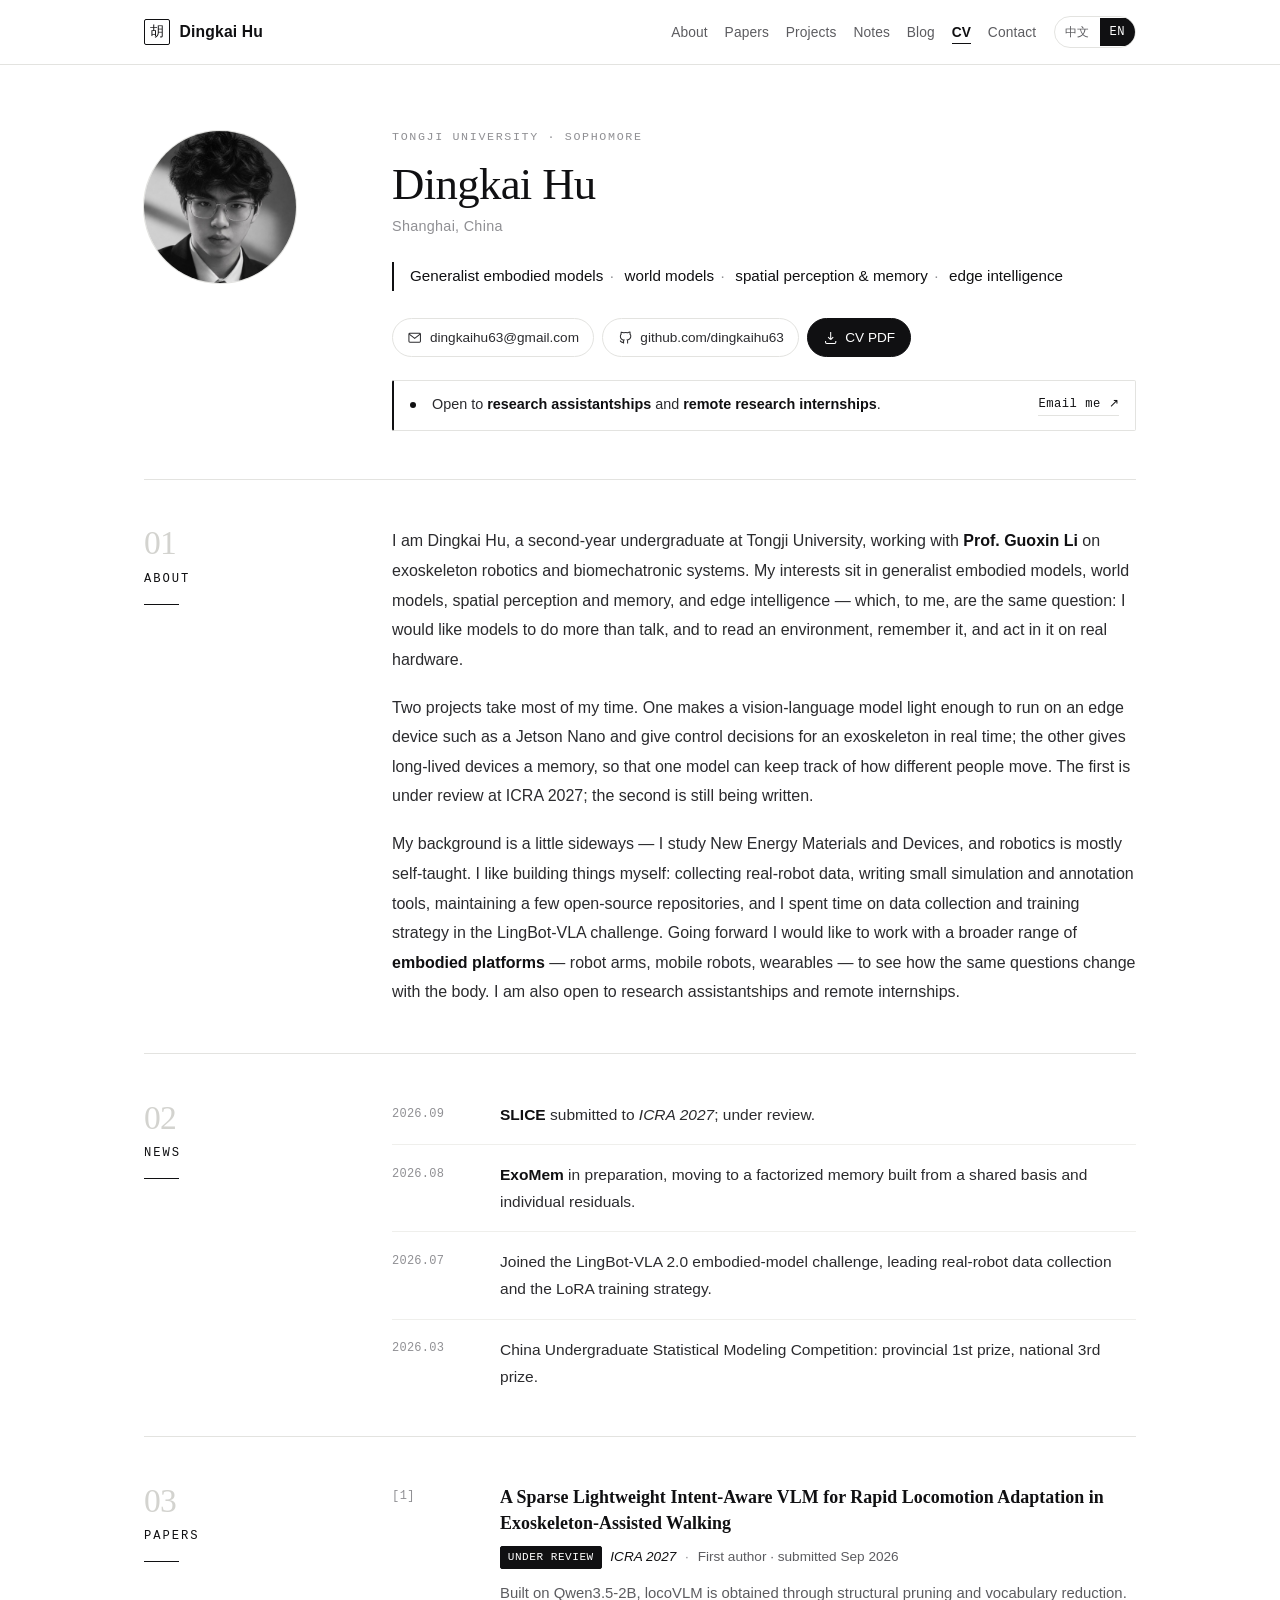
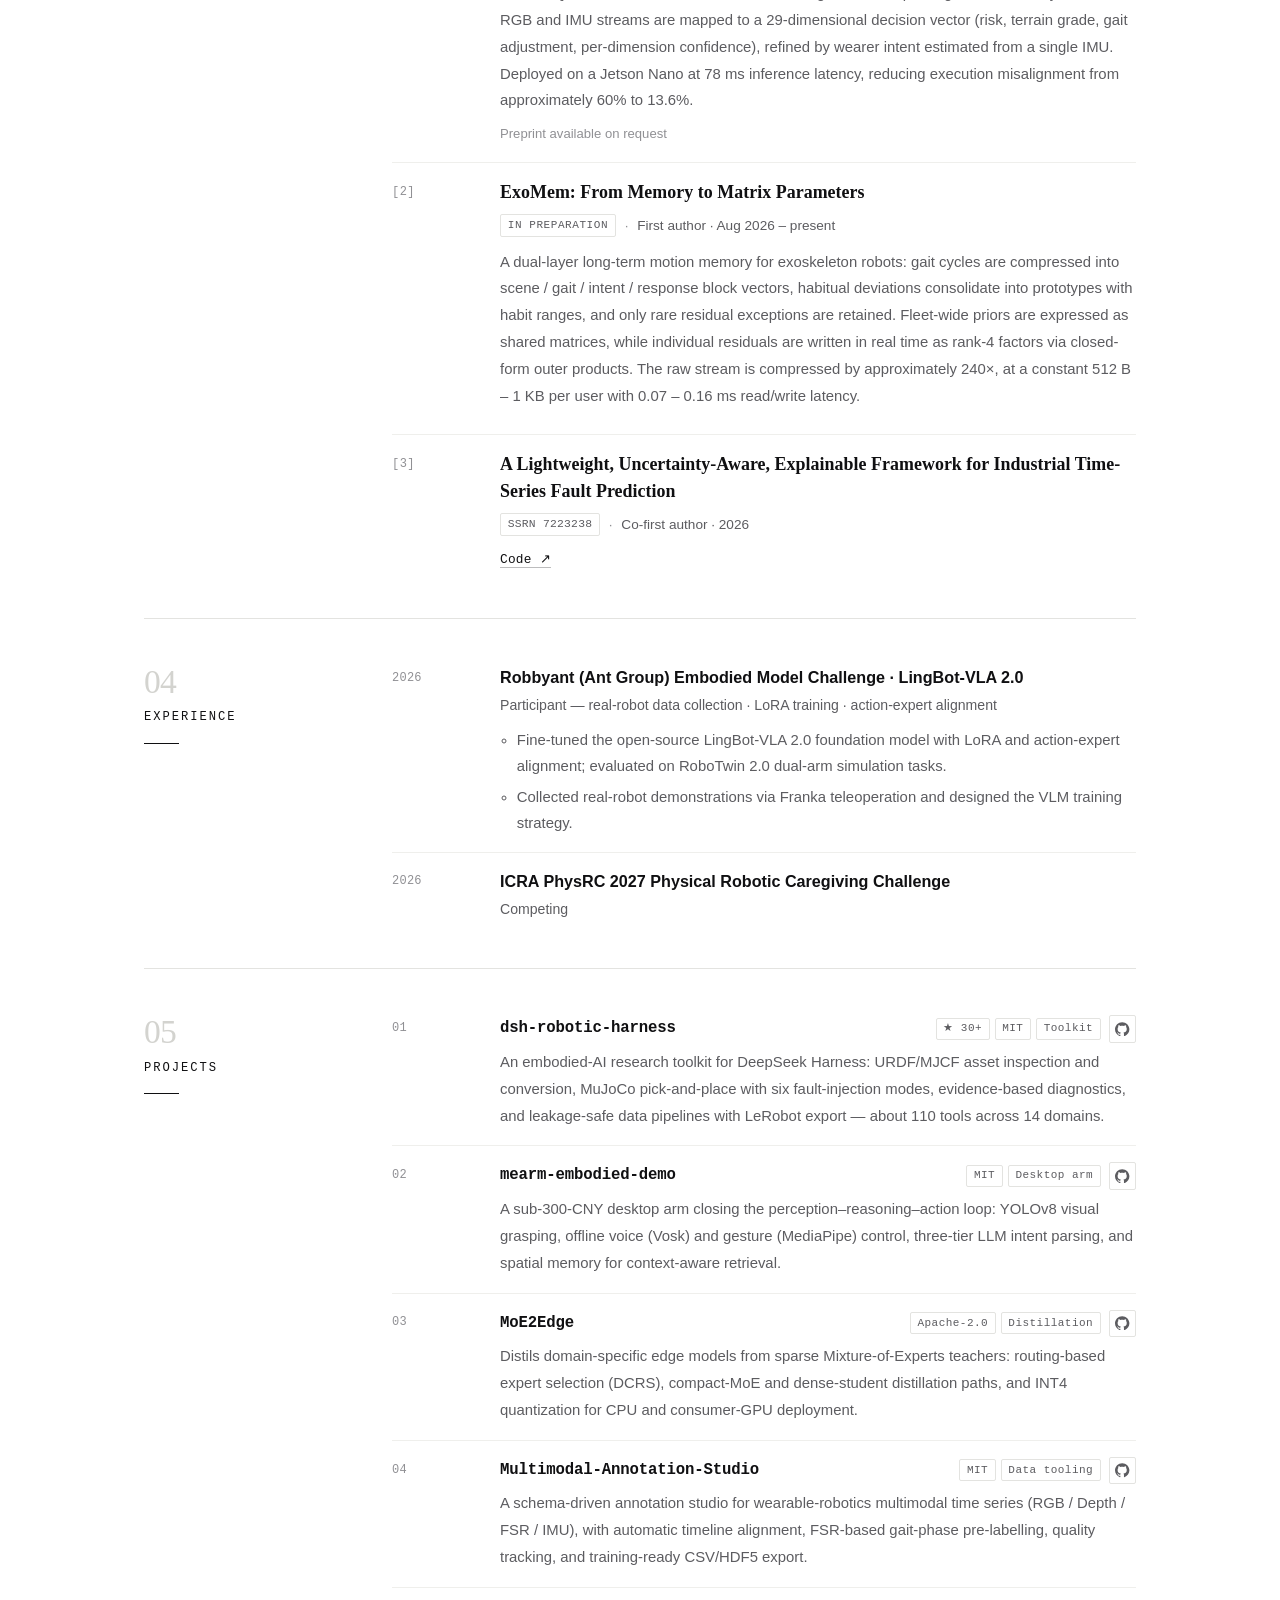
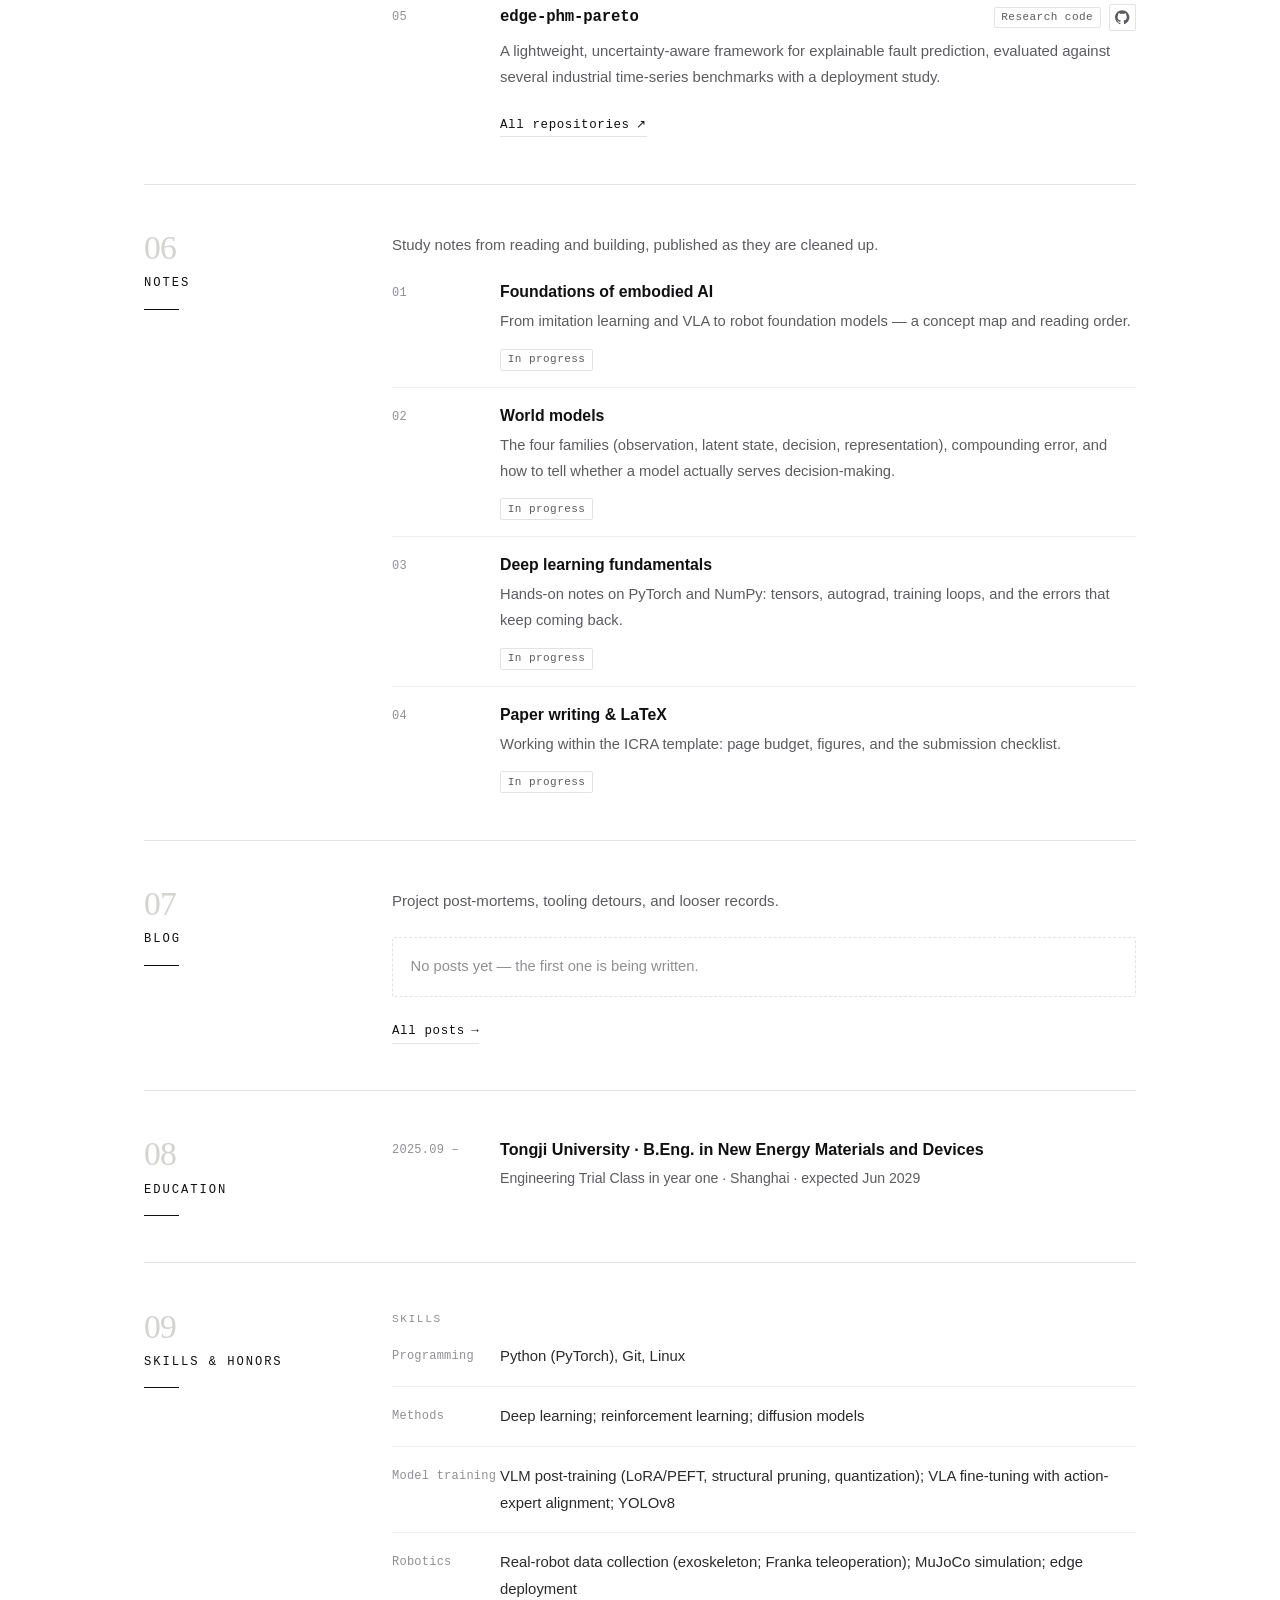
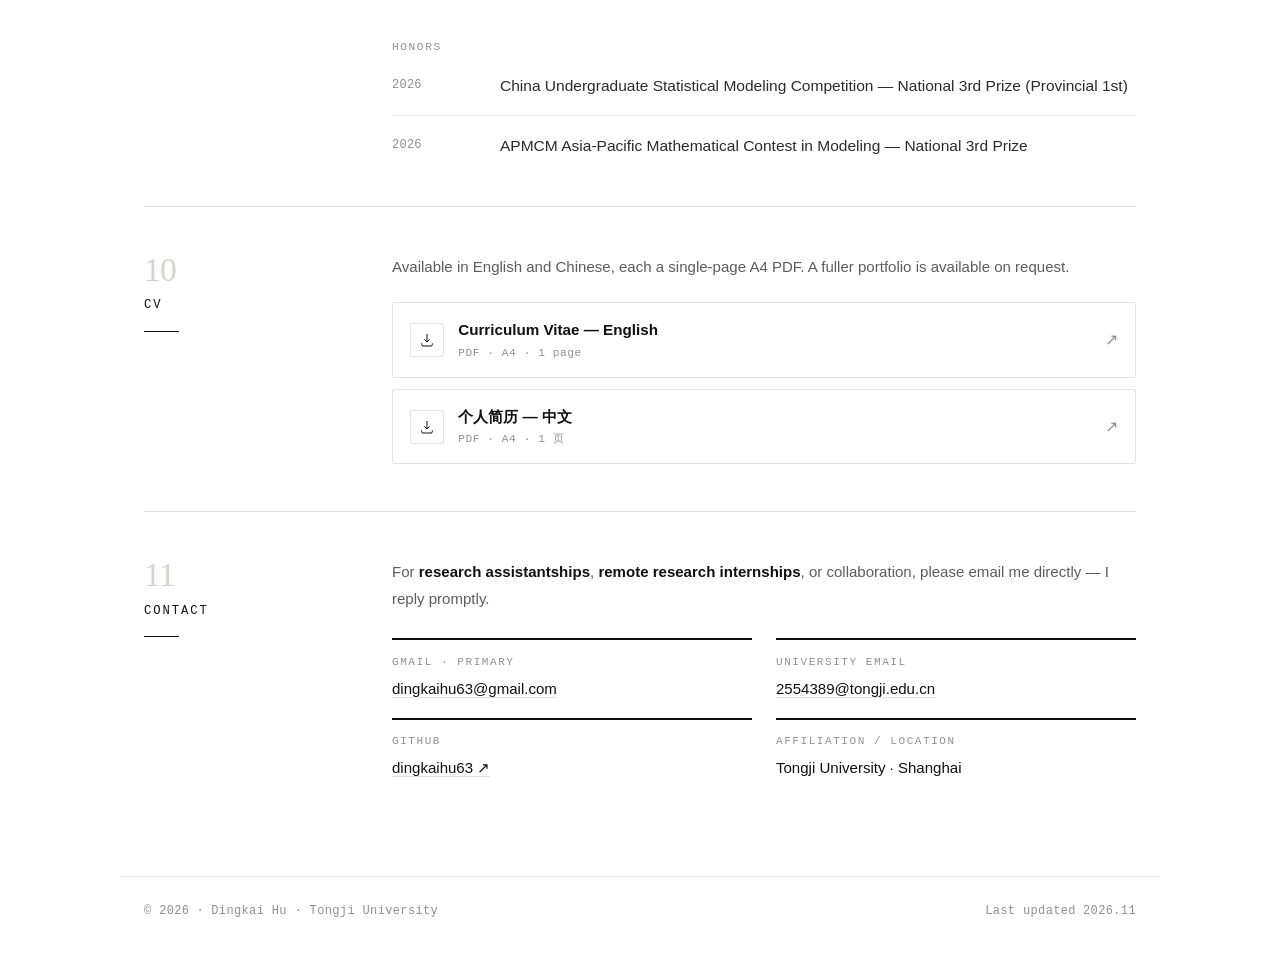
==== index.html @ b49ff292 "Rewrite bio in a plainer voice; switch portrait to circular avatar; pure white surfaces; tighter her" ====
<!DOCTYPE html>
<html lang="en">
  <head>
    <meta charset="utf-8" />
    <meta name="viewport" content="width=device-width, initial-scale=1" />
    <title>Dingkai Hu · Personal Homepage</title>
    <meta
      name="description"
      content="Dingkai Hu (胡定锴), undergraduate at Tongji University. Research interests: generalist embodied models, world models, spatial perception and memory, edge intelligence. Open to research assistantships and remote research internships."
    />
    <meta name="author" content="Dingkai Hu" />
    <meta property="og:title" content="Dingkai Hu · 胡定锴" />
    <meta
      property="og:description"
      content="Generalist embodied models, world models, spatial perception &amp; memory, and edge intelligence."
    />
    <meta property="og:type" content="website" />
    <link rel="stylesheet" href="css/style.css" />
    <script>
      /* 在首帧前套用上次选择的语言，避免默认英文闪一下再切回中文 */
      (function () {
        try {
          var l = localStorage.getItem("site-lang");
          if (l === "zh-CN" || l === "en") document.documentElement.lang = l;
        } catch (e) {}
      })();
    </script>
  </head>
  <body
    id="top"
    data-title-zh="胡定锴 · 个人主页"
    data-title-en="Dingkai Hu · Personal Homepage"
  >
    <header class="site-header">
      <div class="progress" aria-hidden="true"><span id="progress-bar"></span></div>
      <div class="site-header__inner">
        <a class="site-logo" href="#top">
          <span class="site-logo__mark" aria-hidden="true">胡</span>
          <span class="site-logo__text">
            <span data-lang="zh">胡定锴</span>
            <span data-lang="en">Dingkai Hu</span>
          </span>
        </a>

        <div class="header-right">
          <button
            class="nav-toggle"
            type="button"
            aria-expanded="false"
            aria-controls="site-nav"
          >
            <span data-lang="zh">目录</span>
            <span data-lang="en">Index</span>
          </button>
          <nav id="site-nav" aria-label="Site">
            <ul class="nav">
              <li><a href="#about"><span data-lang="zh">关于</span><span data-lang="en">About</span></a></li>
              <li><a href="#publications"><span data-lang="zh">论文</span><span data-lang="en">Papers</span></a></li>
              <li><a href="#projects"><span data-lang="zh">项目</span><span data-lang="en">Projects</span></a></li>
              <li><a href="#notes"><span data-lang="zh">笔记</span><span data-lang="en">Notes</span></a></li>
              <li><a href="#blog"><span data-lang="zh">博客</span><span data-lang="en">Blog</span></a></li>
              <li><a href="#cv"><span data-lang="zh">简历</span><span data-lang="en">CV</span></a></li>
              <li><a href="#contact"><span data-lang="zh">联系</span><span data-lang="en">Contact</span></a></li>
            </ul>
          </nav>
          <div class="lang-switch" role="group" aria-label="Language">
            <button type="button" id="lang-zh" aria-pressed="false">中文</button>
            <button type="button" id="lang-en" aria-pressed="true">EN</button>
          </div>
        </div>
      </div>
    </header>

    <section class="hero">
      <div class="hero__portrait">
        <div class="hero__frame">
          <img src="assets/profile.jpg" alt="Dingkai Hu" width="320" height="320" />
        </div>
      </div>

      <div class="hero__body">
        <p class="hero__eyebrow">
          <span data-lang="zh">同济大学 · 本科二年级</span>
          <span data-lang="en">Tongji University · Sophomore</span>
        </p>
        <h1 class="hero__name">
          <span data-lang="zh">胡定锴</span>
          <span data-lang="en">Dingkai Hu</span>
        </h1>
        <p class="hero__latin">
          <span data-lang="zh">Dingkai Hu</span>
          <span data-lang="en">Shanghai, China</span>
        </p>

        <p class="hero__lede">
          <span data-lang="zh">
            <span class="kw">通用具身智能模型</span>
            <span class="kw">世界模型</span>
            <span class="kw">空间感知与记忆</span>
            <span class="kw">边缘智能</span>
          </span>
          <span data-lang="en">
            <span class="kw">Generalist embodied models</span>
            <span class="kw">world models</span>
            <span class="kw">spatial perception &amp; memory</span>
            <span class="kw">edge intelligence</span>
          </span>
        </p>

        <ul class="chip-row">
          <li>
            <a class="chip" href="mailto:dingkaihu63@gmail.com">
              <svg viewBox="0 0 24 24" fill="none" stroke="currentColor" stroke-width="1.6" aria-hidden="true">
                <rect x="3" y="5" width="18" height="14" rx="1.5" />
                <path d="M3.5 6.5 12 13l8.5-6.5" />
              </svg>
              <span>dingkaihu63@gmail.com</span>
            </a>
          </li>
          <li>
            <a class="chip" href="https://github.com/dingkaihu63" target="_blank" rel="noopener noreferrer">
              <svg viewBox="0 0 24 24" fill="none" stroke="currentColor" stroke-width="1.6" aria-hidden="true">
                <path d="M9 19c-4 1.5-4-2-6-2m12 4v-3.5c0-1 .1-1.4-.5-2 2.8-.3 5.5-1.4 5.5-6a4.6 4.6 0 0 0-1.3-3.2 4.2 4.2 0 0 0-.1-3.2s-1.1-.3-3.5 1.3a12 12 0 0 0-6 0C6.2 3.1 5.1 3.4 5.1 3.4a4.2 4.2 0 0 0-.1 3.2A4.6 4.6 0 0 0 3.7 9.8c0 4.6 2.7 5.7 5.5 6-.6.5-.6 1.2-.5 2V21" />
              </svg>
              <span>github.com/dingkaihu63</span>
            </a>
          </li>
          <li>
            <a class="chip chip--solid" href="assets/cv-en.pdf" download>
              <svg viewBox="0 0 24 24" fill="none" stroke="currentColor" stroke-width="1.6" aria-hidden="true">
                <path d="M12 3v12m0 0 4-4m-4 4-4-4" />
                <path d="M4 17v2a2 2 0 0 0 2 2h12a2 2 0 0 0 2-2v-2" />
              </svg>
              <span data-lang="zh">简历 PDF</span>
              <span data-lang="en">CV PDF</span>
            </a>
          </li>
        </ul>

        <div class="cta">
          <span class="pulse" aria-hidden="true"></span>
          <p class="cta__text">
            <span data-lang="zh">
              正在寻找 <strong>RA</strong> 与<strong>远程科研实习</strong>机会，欢迎来信交流。
            </span>
            <span data-lang="en">
              Open to <strong>research assistantships</strong> and
              <strong>remote research internships</strong>.
            </span>
          </p>
          <a class="cta__link" href="mailto:dingkaihu63@gmail.com">
            <span data-lang="zh">发邮件</span>
            <span data-lang="en">Email me</span>
            <span aria-hidden="true">↗</span>
          </a>
        </div>
      </div>
    </section>

    <main class="main">
      <!-- 01 -->
      <section class="section" id="about">
        <div class="section__rail">
          <span class="section__num">01</span>
          <h2 class="section__label">
            <span data-lang="zh">关于</span>
            <span data-lang="en">About</span>
          </h2>
        </div>
        <div class="section__body">
          <div class="prose">
            <p data-lang="zh">
              我是同济大学本科二年级的胡定锴，现在在<strong>李国欣</strong>老师指导下做外骨骼机器人与生机电系统。
              我的兴趣落在通用具身智能模型、世界模型、空间感知与记忆、边缘智能这几个方向上——
              说到底是同一件事：让模型不只会说，还能在真实设备上看懂环境、记住环境，然后动起来。
            </p>
            <p data-lang="en">
              I am Dingkai Hu, a second-year undergraduate at Tongji University, working with
              <strong>Prof. Guoxin Li</strong> on exoskeleton robotics and biomechatronic systems. My
              interests sit in generalist embodied models, world models, spatial perception and memory, and
              edge intelligence — which, to me, are the same question: I would like models to do more than
              talk, and to read an environment, remember it, and act in it on real hardware.
            </p>
            <p data-lang="zh">
              手上主要在做两件事。一件是把视觉语言模型做轻，让它在 Jetson Nano 这类边缘设备上实时给出
              外骨骼的控制决策；另一件是给长期使用的设备做记忆，让同一个模型能记住不同使用者的习惯。
              前者投了 ICRA 2027，正在审；后者还在写。
            </p>
            <p data-lang="en">
              Two projects take most of my time. One makes a vision-language model light enough to run on an
              edge device such as a Jetson Nano and give control decisions for an exoskeleton in real time;
              the other gives long-lived devices a memory, so that one model can keep track of how different
              people move. The first is under review at ICRA 2027; the second is still being written.
            </p>
            <p data-lang="zh">
              我的背景其实不太对口——本科读的是新能源材料与器件，机器人这块主要靠自学和动手补。
              平时喜欢自己搭东西：采真机数据、写仿真和标注的小工具、维护几个开源仓库，
              也在蚂蚁灵波的 VLA 挑战赛里做过数据采集和训练策略。
              接下来我希望能接触更多不同类型的<strong>具身智能平台</strong>——机械臂、移动机器人、穿戴设备——
              看看同一个问题换到不同本体上会变成什么样。也欢迎 RA 和远程科研实习的机会。
            </p>
            <p data-lang="en">
              My background is a little sideways — I study New Energy Materials and Devices, and robotics is
              mostly self-taught. I like building things myself: collecting real-robot data, writing small
              simulation and annotation tools, maintaining a few open-source repositories, and I spent time
              on data collection and training strategy in the LingBot-VLA challenge. Going forward I would
              like to work with a broader range of <strong>embodied platforms</strong> — robot arms, mobile
              robots, wearables — to see how the same questions change with the body. I am also open to
              research assistantships and remote internships.
            </p>
          </div>
        </div>
      </section>

      <!-- 02 -->
      <section class="section" id="news">
        <div class="section__rail">
          <span class="section__num">02</span>
          <h2 class="section__label">
            <span data-lang="zh">动态</span>
            <span data-lang="en">News</span>
          </h2>
        </div>
        <div class="section__body">
          <ul class="list">
            <li class="row">
              <time class="row__meta" datetime="2026-09">2026.09</time>
              <p class="row__main">
                <span data-lang="zh"><strong>SLICE</strong> 投稿 <em>ICRA 2027</em>，目前在审。</span>
                <span data-lang="en"><strong>SLICE</strong> submitted to <em>ICRA 2027</em>; under review.</span>
              </p>
            </li>
            <li class="row">
              <time class="row__meta" datetime="2026-08">2026.08</time>
              <p class="row__main">
                <span data-lang="zh"><strong>ExoMem</strong> 进入撰写阶段，转向共享基与个体残差的因子化记忆。</span>
                <span data-lang="en">
                  <strong>ExoMem</strong> in preparation, moving to a factorized memory built from a shared
                  basis and individual residuals.
                </span>
              </p>
            </li>
            <li class="row">
              <time class="row__meta" datetime="2026-07">2026.07</time>
              <p class="row__main">
                <span data-lang="zh">
                  参加蚂蚁灵波具身大模型挑战赛（<strong>LingBot-VLA 2.0</strong>），负责真机数据采集与 LoRA 训练策略。
                </span>
                <span data-lang="en">
                  Joined the LingBot-VLA 2.0 embodied-model challenge, leading real-robot data collection
                  and the LoRA training strategy.
                </span>
              </p>
            </li>
            <li class="row">
              <time class="row__meta" datetime="2026-03">2026.03</time>
              <p class="row__main">
                <span data-lang="zh">全国大学生统计建模大赛：省一等奖、国家三等奖。</span>
                <span data-lang="en">
                  China Undergraduate Statistical Modeling Competition: provincial 1st prize, national 3rd
                  prize.
                </span>
              </p>
            </li>
          </ul>
        </div>
      </section>

      <!-- 03 -->
      <section class="section" id="publications">
        <div class="section__rail">
          <span class="section__num">03</span>
          <h2 class="section__label">
            <span data-lang="zh">论文</span>
            <span data-lang="en">Papers</span>
          </h2>
        </div>
        <div class="section__body">
          <ul class="list">
            <li class="row pub">
              <span class="row__meta pub__num">[1]</span>
              <div class="row__main">
                <p class="pub__title">
                  A Sparse Lightweight Intent-Aware VLM for Rapid Locomotion Adaptation in
                  Exoskeleton-Assisted Walking
                </p>
                <p class="pub__meta">
                  <span class="badge badge--live">
                    <span data-lang="zh">在审</span><span data-lang="en">Under review</span>
                  </span>
                  <span class="pub__venue">ICRA 2027</span>
                  <span class="dot" aria-hidden="true">·</span>
                  <span data-lang="zh">第一作者 · 2026.09 投稿</span>
                  <span data-lang="en">First author · submitted Sep 2026</span>
                </p>
                <p class="pub__abstract" data-lang="zh">
                  以 Qwen3.5-2B 为基座，经结构化剪枝与词表压缩构建轻量 VLM（locoVLM）；将 RGB 与 IMU
                  数据流映射为 29 维决策向量（风险、地形等级、步态调整、逐维置信度），再由单 IMU
                  估计的穿戴者意图修正。部署于 Jetson Nano，推理延迟 78 ms，执行错位率由约 60% 降至 13.6%。
                </p>
                <p class="pub__abstract" data-lang="en">
                  Built on Qwen3.5-2B, locoVLM is obtained through structural pruning and vocabulary
                  reduction. RGB and IMU streams are mapped to a 29-dimensional decision vector (risk,
                  terrain grade, gait adjustment, per-dimension confidence), refined by wearer intent
                  estimated from a single IMU. Deployed on a Jetson Nano at 78 ms inference latency,
                  reducing execution misalignment from approximately 60% to 13.6%.
                </p>
                <p class="pub__note">
                  <span data-lang="zh">预印本可邮件索取</span>
                  <span data-lang="en">Preprint available on request</span>
                </p>
              </div>
            </li>

            <li class="row pub">
              <span class="row__meta pub__num">[2]</span>
              <div class="row__main">
                <p class="pub__title">ExoMem: From Memory to Matrix Parameters</p>
                <p class="pub__meta">
                  <span class="badge">
                    <span data-lang="zh">撰写中</span><span data-lang="en">In preparation</span>
                  </span>
                  <span class="dot" aria-hidden="true">·</span>
                  <span data-lang="zh">第一作者 · 2026.08 – 至今</span>
                  <span data-lang="en">First author · Aug 2026 – present</span>
                </p>
                <p class="pub__abstract" data-lang="zh">
                  面向外骨骼机器人的双层长期运动记忆：步态周期压缩为场景 / 步态 / 意图 /
                  响应分块向量，习惯偏差固化为原型与习惯范围，仅保留罕见残差例外；群体先验表示为共享矩阵，
                  个体残差以 rank-4 因子经闭式外积实时写入。数据流压缩约 240×，单用户记忆恒定于 512 B – 1 KB，
                  读写延迟 0.07 – 0.16 ms。
                </p>
                <p class="pub__abstract" data-lang="en">
                  A dual-layer long-term motion memory for exoskeleton robots: gait cycles are compressed
                  into scene / gait / intent / response block vectors, habitual deviations consolidate
                  into prototypes with habit ranges, and only rare residual exceptions are retained.
                  Fleet-wide priors are expressed as shared matrices, while individual residuals are written
                  in real time as rank-4 factors via closed-form outer products. The raw stream is
                  compressed by approximately 240×, at a constant 512 B – 1 KB per user with 0.07 – 0.16 ms
                  read/write latency.
                </p>
              </div>
            </li>

            <li class="row pub">
              <span class="row__meta pub__num">[3]</span>
              <div class="row__main">
                <p class="pub__title">
                  <span data-lang="zh">轻量、不确定性感知的可解释工业时序故障预测框架</span>
                  <span data-lang="en">
                    A Lightweight, Uncertainty-Aware, Explainable Framework for Industrial Time-Series Fault Prediction
                  </span>
                </p>
                <p class="pub__meta">
                  <span class="badge badge--soft">SSRN 7223238</span>
                  <span class="dot" aria-hidden="true">·</span>
                  <span data-lang="zh">共同第一作者 · 2026</span>
                  <span data-lang="en">Co-first author · 2026</span>
                </p>
                <p class="pub__note">
                  <a class="inline-link" href="https://github.com/dingkaihu63/edge-phm-pareto" target="_blank" rel="noopener noreferrer">Code ↗</a>
                </p>
              </div>
            </li>
          </ul>
        </div>
      </section>

      <!-- 04 -->
      <section class="section" id="experience">
        <div class="section__rail">
          <span class="section__num">04</span>
          <h2 class="section__label">
            <span data-lang="zh">经历</span>
            <span data-lang="en">Experience</span>
          </h2>
        </div>
        <div class="section__body">
          <ul class="list">
            <li class="row entry">
              <span class="row__meta">2026</span>
              <div class="row__main">
                <h3 class="entry__title">
                  <span data-lang="zh">蚂蚁灵波具身大模型挑战赛 · LingBot-VLA 2.0</span>
                  <span data-lang="en">Robbyant (Ant Group) Embodied Model Challenge · LingBot-VLA 2.0</span>
                </h3>
                <p class="entry__role">
                  <span data-lang="zh">参赛者 — 真机数据采集 · LoRA 训练策略 · action expert 对齐</span>
                  <span data-lang="en">Participant — real-robot data collection · LoRA training · action-expert alignment</span>
                </p>
                <ul class="bullets">
                  <li>
                    <span data-lang="zh">
                      以 LoRA 微调开源具身基础模型 LingBot-VLA 2.0，并与 action expert 对齐；赛事在
                      RoboTwin 2.0 双臂仿真任务上评测。
                    </span>
                    <span data-lang="en">
                      Fine-tuned the open-source LingBot-VLA 2.0 foundation model with LoRA and
                      action-expert alignment; evaluated on RoboTwin 2.0 dual-arm simulation tasks.
                    </span>
                  </li>
                  <li>
                    <span data-lang="zh">负责 Franka 机械臂遥操作的真机演示数据采集，并设计 VLM 训练策略。</span>
                    <span data-lang="en">
                      Collected real-robot demonstrations via Franka teleoperation and designed the VLM
                      training strategy.
                    </span>
                  </li>
                </ul>
              </div>
            </li>

            <li class="row entry">
              <span class="row__meta">2026</span>
              <div class="row__main">
                <h3 class="entry__title">
                  <span data-lang="zh">ICRA PhysRC 2027 物理护理机器人挑战赛</span>
                  <span data-lang="en">ICRA PhysRC 2027 Physical Robotic Caregiving Challenge</span>
                </h3>
                <p class="entry__role">
                  <span data-lang="zh">参赛中</span>
                  <span data-lang="en">Competing</span>
                </p>
              </div>
            </li>
          </ul>
        </div>
      </section>

      <!-- 05 -->
      <section class="section" id="projects">
        <div class="section__rail">
          <span class="section__num">05</span>
          <h2 class="section__label">
            <span data-lang="zh">项目</span>
            <span data-lang="en">Projects</span>
          </h2>
        </div>
        <div class="section__body">
          <ul class="list">
            <li class="row repo">
              <span class="row__meta">01</span>
              <div class="row__main">
                <div class="repo__head">
                  <h3 class="repo__name">
                    <a href="https://github.com/dingkaihu63/dsh-robotic-harness" target="_blank" rel="noopener noreferrer">dsh-robotic-harness</a>
                  </h3>
                  <div class="repo__side">
                    <p class="repo__tags">
                      <span class="tag">★ 30+</span><span class="tag">MIT</span>
                      <span class="tag" data-lang="zh">工具集</span><span class="tag" data-lang="en">Toolkit</span>
                    </p>
                    <a class="repo__link" href="https://github.com/dingkaihu63/dsh-robotic-harness" target="_blank" rel="noopener noreferrer" aria-label="Open dsh-robotic-harness on GitHub">
                      <svg viewBox="0 0 24 24" aria-hidden="true"><path fill="currentColor" d="M12 .297c-6.63 0-12 5.373-12 12 0 5.303 3.438 9.8 8.205 11.385.6.113.82-.258.82-.577 0-.285-.01-1.04-.015-2.04-3.338.724-4.042-1.61-4.042-1.61C4.422 18.07 3.633 17.7 3.633 17.7c-1.087-.744.084-.729.084-.729 1.205.084 1.838 1.236 1.838 1.236 1.07 1.835 2.809 1.305 3.495.998.108-.776.417-1.305.76-1.605-2.665-.3-5.466-1.332-5.466-5.93 0-1.31.465-2.38 1.235-3.22-.135-.303-.54-1.523.105-3.176 0 0 1.005-.322 3.3 1.23.96-.267 1.98-.399 3-.405 1.02.006 2.04.138 3 .405 2.28-1.552 3.285-1.23 3.285-1.23.645 1.653.24 2.873.12 3.176.765.84 1.23 1.91 1.23 3.22 0 4.61-2.805 5.625-5.475 5.92.42.36.81 1.096.81 2.22 0 1.606-.015 2.896-.015 3.286 0 .315.21.69.825.57C20.565 22.092 24 17.592 24 12.297c0-6.627-5.373-12-12-12"/></svg>
                    </a>
                  </div>
                </div>
                <p class="repo__desc" data-lang="zh">
                  面向 DeepSeek Harness 的具身智能研究工具集：URDF/MJCF 资产检查与转换、MuJoCo 抓放仿真与
                  6 类故障注入、证据化诊断、防泄漏数据管线与 LeRobot 导出，约 110 个工具覆盖 14 个领域。
                </p>
                <p class="repo__desc" data-lang="en">
                  An embodied-AI research toolkit for DeepSeek Harness: URDF/MJCF asset inspection and
                  conversion, MuJoCo pick-and-place with six fault-injection modes, evidence-based
                  diagnostics, and leakage-safe data pipelines with LeRobot export — about 110 tools across
                  14 domains.
                </p>
              </div>
            </li>

            <li class="row repo">
              <span class="row__meta">02</span>
              <div class="row__main">
                <div class="repo__head">
                  <h3 class="repo__name">
                    <a href="https://github.com/dingkaihu63/mearm-embodied-demo" target="_blank" rel="noopener noreferrer">mearm-embodied-demo</a>
                  </h3>
                  <div class="repo__side">
                    <p class="repo__tags">
                      <span class="tag">MIT</span>
                      <span class="tag" data-lang="zh">桌面机械臂</span><span class="tag" data-lang="en">Desktop arm</span>
                    </p>
                    <a class="repo__link" href="https://github.com/dingkaihu63/mearm-embodied-demo" target="_blank" rel="noopener noreferrer" aria-label="Open mearm-embodied-demo on GitHub">
                      <svg viewBox="0 0 24 24" aria-hidden="true"><path fill="currentColor" d="M12 .297c-6.63 0-12 5.373-12 12 0 5.303 3.438 9.8 8.205 11.385.6.113.82-.258.82-.577 0-.285-.01-1.04-.015-2.04-3.338.724-4.042-1.61-4.042-1.61C4.422 18.07 3.633 17.7 3.633 17.7c-1.087-.744.084-.729.084-.729 1.205.084 1.838 1.236 1.838 1.236 1.07 1.835 2.809 1.305 3.495.998.108-.776.417-1.305.76-1.605-2.665-.3-5.466-1.332-5.466-5.93 0-1.31.465-2.38 1.235-3.22-.135-.303-.54-1.523.105-3.176 0 0 1.005-.322 3.3 1.23.96-.267 1.98-.399 3-.405 1.02.006 2.04.138 3 .405 2.28-1.552 3.285-1.23 3.285-1.23.645 1.653.24 2.873.12 3.176.765.84 1.23 1.91 1.23 3.22 0 4.61-2.805 5.625-5.475 5.92.42.36.81 1.096.81 2.22 0 1.606-.015 2.896-.015 3.286 0 .315.21.69.825.57C20.565 22.092 24 17.592 24 12.297c0-6.627-5.373-12-12-12"/></svg>
                    </a>
                  </div>
                </div>
                <p class="repo__desc" data-lang="zh">
                  成本低于 300 元的桌面机械臂，打通「感知 — 推理 — 行动」闭环：YOLOv8 视觉抓取、Vosk
                  离线语音与 MediaPipe 手势控制、三层 LLM 意图解析、空间记忆上下文检索。
                </p>
                <p class="repo__desc" data-lang="en">
                  A sub-300-CNY desktop arm closing the perception–reasoning–action loop: YOLOv8 visual
                  grasping, offline voice (Vosk) and gesture (MediaPipe) control, three-tier LLM intent
                  parsing, and spatial memory for context-aware retrieval.
                </p>
              </div>
            </li>

            <li class="row repo">
              <span class="row__meta">03</span>
              <div class="row__main">
                <div class="repo__head">
                  <h3 class="repo__name">
                    <a href="https://github.com/dingkaihu63/MoE2Edge" target="_blank" rel="noopener noreferrer">MoE2Edge</a>
                  </h3>
                  <div class="repo__side">
                    <p class="repo__tags">
                      <span class="tag">Apache-2.0</span>
                      <span class="tag" data-lang="zh">模型蒸馏</span><span class="tag" data-lang="en">Distillation</span>
                    </p>
                    <a class="repo__link" href="https://github.com/dingkaihu63/MoE2Edge" target="_blank" rel="noopener noreferrer" aria-label="Open MoE2Edge on GitHub">
                      <svg viewBox="0 0 24 24" aria-hidden="true"><path fill="currentColor" d="M12 .297c-6.63 0-12 5.373-12 12 0 5.303 3.438 9.8 8.205 11.385.6.113.82-.258.82-.577 0-.285-.01-1.04-.015-2.04-3.338.724-4.042-1.61-4.042-1.61C4.422 18.07 3.633 17.7 3.633 17.7c-1.087-.744.084-.729.084-.729 1.205.084 1.838 1.236 1.838 1.236 1.07 1.835 2.809 1.305 3.495.998.108-.776.417-1.305.76-1.605-2.665-.3-5.466-1.332-5.466-5.93 0-1.31.465-2.38 1.235-3.22-.135-.303-.54-1.523.105-3.176 0 0 1.005-.322 3.3 1.23.96-.267 1.98-.399 3-.405 1.02.006 2.04.138 3 .405 2.28-1.552 3.285-1.23 3.285-1.23.645 1.653.24 2.873.12 3.176.765.84 1.23 1.91 1.23 3.22 0 4.61-2.805 5.625-5.475 5.92.42.36.81 1.096.81 2.22 0 1.606-.015 2.896-.015 3.286 0 .315.21.69.825.57C20.565 22.092 24 17.592 24 12.297c0-6.627-5.373-12-12-12"/></svg>
                    </a>
                  </div>
                </div>
                <p class="repo__desc" data-lang="zh">
                  从稀疏 MoE 教师模型蒸馏领域专用边缘模型：基于路由的专家选择（DCRS）、Compact-MoE /
                  稠密学生两条蒸馏路径，以及面向 CPU 与消费级 GPU 的 INT4 量化部署。
                </p>
                <p class="repo__desc" data-lang="en">
                  Distils domain-specific edge models from sparse Mixture-of-Experts teachers:
                  routing-based expert selection (DCRS), compact-MoE and dense-student distillation paths,
                  and INT4 quantization for CPU and consumer-GPU deployment.
                </p>
              </div>
            </li>

            <li class="row repo">
              <span class="row__meta">04</span>
              <div class="row__main">
                <div class="repo__head">
                  <h3 class="repo__name">
                    <a href="https://github.com/dingkaihu63/Multimodal-Annotation-Studio" target="_blank" rel="noopener noreferrer">Multimodal-Annotation-Studio</a>
                  </h3>
                  <div class="repo__side">
                    <p class="repo__tags">
                      <span class="tag">MIT</span>
                      <span class="tag" data-lang="zh">数据工具</span><span class="tag" data-lang="en">Data tooling</span>
                    </p>
                    <a class="repo__link" href="https://github.com/dingkaihu63/Multimodal-Annotation-Studio" target="_blank" rel="noopener noreferrer" aria-label="Open Multimodal-Annotation-Studio on GitHub">
                      <svg viewBox="0 0 24 24" aria-hidden="true"><path fill="currentColor" d="M12 .297c-6.63 0-12 5.373-12 12 0 5.303 3.438 9.8 8.205 11.385.6.113.82-.258.82-.577 0-.285-.01-1.04-.015-2.04-3.338.724-4.042-1.61-4.042-1.61C4.422 18.07 3.633 17.7 3.633 17.7c-1.087-.744.084-.729.084-.729 1.205.084 1.838 1.236 1.838 1.236 1.07 1.835 2.809 1.305 3.495.998.108-.776.417-1.305.76-1.605-2.665-.3-5.466-1.332-5.466-5.93 0-1.31.465-2.38 1.235-3.22-.135-.303-.54-1.523.105-3.176 0 0 1.005-.322 3.3 1.23.96-.267 1.98-.399 3-.405 1.02.006 2.04.138 3 .405 2.28-1.552 3.285-1.23 3.285-1.23.645 1.653.24 2.873.12 3.176.765.84 1.23 1.91 1.23 3.22 0 4.61-2.805 5.625-5.475 5.92.42.36.81 1.096.81 2.22 0 1.606-.015 2.896-.015 3.286 0 .315.21.69.825.57C20.565 22.092 24 17.592 24 12.297c0-6.627-5.373-12-12-12"/></svg>
                    </a>
                  </div>
                </div>
                <p class="repo__desc" data-lang="zh">
                  面向可穿戴机器人多模态时序数据（RGB / Depth / FSR / IMU）的标注工具：时间线自动对齐、
                  基于 FSR 的步态相位预标注、质量追踪，以及可直接用于训练的 CSV/HDF5 导出。
                </p>
                <p class="repo__desc" data-lang="en">
                  A schema-driven annotation studio for wearable-robotics multimodal time series (RGB /
                  Depth / FSR / IMU), with automatic timeline alignment, FSR-based gait-phase
                  pre-labelling, quality tracking, and training-ready CSV/HDF5 export.
                </p>
              </div>
            </li>

            <li class="row repo">
              <span class="row__meta">05</span>
              <div class="row__main">
                <div class="repo__head">
                  <h3 class="repo__name">
                    <a href="https://github.com/dingkaihu63/edge-phm-pareto" target="_blank" rel="noopener noreferrer">edge-phm-pareto</a>
                  </h3>
                  <div class="repo__side">
                    <p class="repo__tags">
                      <span class="tag" data-lang="zh">科研代码</span><span class="tag" data-lang="en">Research code</span>
                    </p>
                    <a class="repo__link" href="https://github.com/dingkaihu63/edge-phm-pareto" target="_blank" rel="noopener noreferrer" aria-label="Open edge-phm-pareto on GitHub">
                      <svg viewBox="0 0 24 24" aria-hidden="true"><path fill="currentColor" d="M12 .297c-6.63 0-12 5.373-12 12 0 5.303 3.438 9.8 8.205 11.385.6.113.82-.258.82-.577 0-.285-.01-1.04-.015-2.04-3.338.724-4.042-1.61-4.042-1.61C4.422 18.07 3.633 17.7 3.633 17.7c-1.087-.744.084-.729.084-.729 1.205.084 1.838 1.236 1.838 1.236 1.07 1.835 2.809 1.305 3.495.998.108-.776.417-1.305.76-1.605-2.665-.3-5.466-1.332-5.466-5.93 0-1.31.465-2.38 1.235-3.22-.135-.303-.54-1.523.105-3.176 0 0 1.005-.322 3.3 1.23.96-.267 1.98-.399 3-.405 1.02.006 2.04.138 3 .405 2.28-1.552 3.285-1.23 3.285-1.23.645 1.653.24 2.873.12 3.176.765.84 1.23 1.91 1.23 3.22 0 4.61-2.805 5.625-5.475 5.92.42.36.81 1.096.81 2.22 0 1.606-.015 2.896-.015 3.286 0 .315.21.69.825.57C20.565 22.092 24 17.592 24 12.297c0-6.627-5.373-12-12-12"/></svg>
                    </a>
                  </div>
                </div>
                <p class="repo__desc" data-lang="zh">
                  轻量、不确定度感知的可解释工业故障预测框架，在多个工业时序基准上完成对比实验与部署评估。
                </p>
                <p class="repo__desc" data-lang="en">
                  A lightweight, uncertainty-aware framework for explainable fault prediction, evaluated
                  against several industrial time-series benchmarks with a deployment study.
                </p>
              </div>
            </li>
          </ul>
          <p class="more more--indent">
            <a class="more__link" href="https://github.com/dingkaihu63?tab=repositories" target="_blank" rel="noopener noreferrer">
              <span data-lang="zh">查看全部仓库</span>
              <span data-lang="en">All repositories</span>
              <span aria-hidden="true">↗</span>
            </a>
          </p>
        </div>
      </section>

      <!-- 06 · 学习笔记 -->
      <section class="section" id="notes">
        <div class="section__rail">
          <span class="section__num">06</span>
          <h2 class="section__label">
            <span data-lang="zh">笔记</span>
            <span data-lang="en">Notes</span>
          </h2>
        </div>
        <div class="section__body">
          <p class="section__lede">
            <span data-lang="zh">读论文与动手过程中整理的学习内容，会陆续放上来。</span>
            <span data-lang="en">Study notes from reading and building, published as they are cleaned up.</span>
          </p>
          <ul class="list">
            <li class="row">
              <span class="row__meta">01</span>
              <div class="row__main">
                <h3 class="note__title">
                  <span data-lang="zh">具身智能基础</span>
                  <span data-lang="en">Foundations of embodied AI</span>
                </h3>
                <p class="note__desc">
                  <span data-lang="zh">从模仿学习、VLA 到机器人基础模型：概念地图与阅读顺序。</span>
                  <span data-lang="en">From imitation learning and VLA to robot foundation models — a concept map and reading order.</span>
                </p>
                <p class="note__status">
                  <span class="tag" data-lang="zh">整理中</span>
                  <span class="tag" data-lang="en">In progress</span>
                </p>
              </div>
            </li>
            <li class="row">
              <span class="row__meta">02</span>
              <div class="row__main">
                <h3 class="note__title">
                  <span data-lang="zh">世界模型</span>
                  <span data-lang="en">World models</span>
                </h3>
                <p class="note__desc">
                  <span data-lang="zh">四条路线（观测 / 潜状态 / 决策量 / 表征）的区别、复合误差，以及如何判断一个模型是否真服务于决策。</span>
                  <span data-lang="en">The four families (observation, latent state, decision, representation), compounding error, and how to tell whether a model actually serves decision-making.</span>
                </p>
                <p class="note__status">
                  <span class="tag" data-lang="zh">整理中</span>
                  <span class="tag" data-lang="en">In progress</span>
                </p>
              </div>
            </li>
            <li class="row">
              <span class="row__meta">03</span>
              <div class="row__main">
                <h3 class="note__title">
                  <span data-lang="zh">深度学习基础</span>
                  <span data-lang="en">Deep learning fundamentals</span>
                </h3>
                <p class="note__desc">
                  <span data-lang="zh">PyTorch 与 NumPy 的动手笔记：张量、自动求导、训练循环与常见报错。</span>
                  <span data-lang="en">Hands-on notes on PyTorch and NumPy: tensors, autograd, training loops, and the errors that keep coming back.</span>
                </p>
                <p class="note__status">
                  <span class="tag" data-lang="zh">整理中</span>
                  <span class="tag" data-lang="en">In progress</span>
                </p>
              </div>
            </li>
            <li class="row">
              <span class="row__meta">04</span>
              <div class="row__main">
                <h3 class="note__title">
                  <span data-lang="zh">论文写作与 LaTeX</span>
                  <span data-lang="en">Paper writing &amp; LaTeX</span>
                </h3>
                <p class="note__desc">
                  <span data-lang="zh">ICRA 模板下的版面控制、图表规范与投稿流程记录。</span>
                  <span data-lang="en">Working within the ICRA template: page budget, figures, and the submission checklist.</span>
                </p>
                <p class="note__status">
                  <span class="tag" data-lang="zh">整理中</span>
                  <span class="tag" data-lang="en">In progress</span>
                </p>
              </div>
            </li>
          </ul>
        </div>
      </section>

      <!-- 07 · 博客 -->
      <section class="section" id="blog">
        <div class="section__rail">
          <span class="section__num">07</span>
          <h2 class="section__label">
            <span data-lang="zh">博客</span>
            <span data-lang="en">Blog</span>
          </h2>
        </div>
        <div class="section__body">
          <p class="section__lede">
            <span data-lang="zh">项目复盘、工具踩坑，以及一些不成体系的记录。</span>
            <span data-lang="en">Project post-mortems, tooling detours, and looser records.</span>
          </p>
          <p class="empty">
            <span data-lang="zh">还没有发布文章，第一篇正在写。</span>
            <span data-lang="en">No posts yet — the first one is being written.</span>
          </p>
          <p class="more">
            <a class="more__link" href="blog/">
              <span data-lang="zh">查看全部文章</span>
              <span data-lang="en">All posts</span>
              <span aria-hidden="true">→</span>
            </a>
          </p>
        </div>
      </section>

      <!-- 08 -->
      <section class="section" id="education">
        <div class="section__rail">
          <span class="section__num">08</span>
          <h2 class="section__label">
            <span data-lang="zh">教育</span>
            <span data-lang="en">Education</span>
          </h2>
        </div>
        <div class="section__body">
          <ul class="list">
            <li class="row entry">
              <span class="row__meta">2025.09 –</span>
              <div class="row__main">
                <h3 class="entry__title">
                  <span data-lang="zh">同济大学 · 新能源材料与器件（本科）</span>
                  <span data-lang="en">Tongji University · B.Eng. in New Energy Materials and Devices</span>
                </h3>
                <p class="entry__role">
                  <span data-lang="zh">大一为工科试验班 · 上海 · 预计 2029.06 毕业</span>
                  <span data-lang="en">Engineering Trial Class in year one · Shanghai · expected Jun 2029</span>
                </p>
              </div>
            </li>
          </ul>
        </div>
      </section>

      <!-- 09 · 技能与荣誉 -->
      <section class="section" id="skills">
        <div class="section__rail">
          <span class="section__num">09</span>
          <h2 class="section__label">
            <span data-lang="zh">技能与荣誉</span>
            <span data-lang="en">Skills &amp; Honors</span>
          </h2>
        </div>
        <div class="section__body">
          <p class="subhead">
            <span data-lang="zh">技能</span><span data-lang="en">Skills</span>
          </p>
          <dl class="list skill-table">
            <div class="row skill-row">
              <dt class="row__meta">
                <span data-lang="zh">编程</span><span data-lang="en">Programming</span>
              </dt>
              <dd class="row__main">Python (PyTorch), Git, Linux</dd>
            </div>
            <div class="row skill-row">
              <dt class="row__meta">
                <span data-lang="zh">方法</span><span data-lang="en">Methods</span>
              </dt>
              <dd class="row__main">
                <span data-lang="zh">深度学习；强化学习；扩散模型</span>
                <span data-lang="en">Deep learning; reinforcement learning; diffusion models</span>
              </dd>
            </div>
            <div class="row skill-row">
              <dt class="row__meta">
                <span data-lang="zh">模型训练</span><span data-lang="en">Model training</span>
              </dt>
              <dd class="row__main">
                <span data-lang="zh">VLM 后训练（LoRA/PEFT、结构化剪枝、量化）；VLA 微调与 action expert 对齐；YOLOv8</span>
                <span data-lang="en">VLM post-training (LoRA/PEFT, structural pruning, quantization); VLA fine-tuning with action-expert alignment; YOLOv8</span>
              </dd>
            </div>
            <div class="row skill-row">
              <dt class="row__meta">
                <span data-lang="zh">机器人</span><span data-lang="en">Robotics</span>
              </dt>
              <dd class="row__main">
                <span data-lang="zh">真机数据采集（外骨骼、Franka 遥操作）；MuJoCo 仿真；边缘部署</span>
                <span data-lang="en">Real-robot data collection (exoskeleton; Franka teleoperation); MuJoCo simulation; edge deployment</span>
              </dd>
            </div>
          </dl>

          <p class="subhead subhead--gap">
            <span data-lang="zh">荣誉</span><span data-lang="en">Honors</span>
          </p>
          <ul class="list">
            <li class="row">
              <span class="row__meta">2026</span>
              <p class="row__main">
                <span data-lang="zh">全国大学生统计建模大赛 — 国家三等奖（省一等奖）</span>
                <span data-lang="en">China Undergraduate Statistical Modeling Competition — National 3rd Prize (Provincial 1st)</span>
              </p>
            </li>
            <li class="row">
              <span class="row__meta">2026</span>
              <p class="row__main">
                <span data-lang="zh">APMCM 亚太地区大学生数学建模竞赛 — 国家三等奖</span>
                <span data-lang="en">APMCM Asia-Pacific Mathematical Contest in Modeling — National 3rd Prize</span>
              </p>
            </li>
          </ul>
        </div>
      </section>

      <!-- 10 · 简历（只下载，不展示） -->
      <section class="section" id="cv">
        <div class="section__rail">
          <span class="section__num">10</span>
          <h2 class="section__label">
            <span data-lang="zh">简历</span>
            <span data-lang="en">CV</span>
          </h2>
        </div>
        <div class="section__body">
          <p class="section__lede">
            <span data-lang="zh">提供中英两个版本，均为单页 A4 PDF。需要更完整的材料，欢迎来信索取。</span>
            <span data-lang="en">Available in English and Chinese, each a single-page A4 PDF. A fuller portfolio is available on request.</span>
          </p>
          <ul class="download-list">
            <li>
              <a class="download" href="assets/cv-en.pdf" download>
                <span class="download__icon" aria-hidden="true">
                  <svg viewBox="0 0 24 24" fill="none" stroke="currentColor" stroke-width="1.5">
                    <path d="M12 3v12m0 0 4-4m-4 4-4-4" />
                    <path d="M4 17v2a2 2 0 0 0 2 2h12a2 2 0 0 0 2-2v-2" />
                  </svg>
                </span>
                <span class="download__text">
                  <span class="download__name">Curriculum Vitae — English</span>
                  <span class="download__hint">PDF · A4 · 1 page</span>
                </span>
                <span class="download__arrow" aria-hidden="true">↗</span>
              </a>
            </li>
            <li>
              <a class="download" href="assets/cv-zh.pdf" download>
                <span class="download__icon" aria-hidden="true">
                  <svg viewBox="0 0 24 24" fill="none" stroke="currentColor" stroke-width="1.5">
                    <path d="M12 3v12m0 0 4-4m-4 4-4-4" />
                    <path d="M4 17v2a2 2 0 0 0 2 2h12a2 2 0 0 0 2-2v-2" />
                  </svg>
                </span>
                <span class="download__text">
                  <span class="download__name">个人简历 — 中文</span>
                  <span class="download__hint">PDF · A4 · 1 页</span>
                </span>
                <span class="download__arrow" aria-hidden="true">↗</span>
              </a>
            </li>
          </ul>
        </div>
      </section>

      <!-- 11 -->
      <section class="section" id="contact">
        <div class="section__rail">
          <span class="section__num">11</span>
          <h2 class="section__label">
            <span data-lang="zh">联系</span>
            <span data-lang="en">Contact</span>
          </h2>
        </div>
        <div class="section__body">
          <p class="section__lede contact__lede">
            <span data-lang="zh">
              如果有 <strong>RA</strong>、<strong>远程科研实习</strong> 或合作机会，欢迎直接发邮件给我，我会尽快回复。
            </span>
            <span data-lang="en">
              For <strong>research assistantships</strong>, <strong>remote research internships</strong>, or
              collaboration, please email me directly — I reply promptly.
            </span>
          </p>
          <ul class="contact-grid">
            <li class="contact-card">
              <p class="contact-card__label">Gmail · Primary</p>
              <p class="contact-card__value">
                <a href="mailto:dingkaihu63@gmail.com">dingkaihu63@gmail.com</a>
              </p>
            </li>
            <li class="contact-card">
              <p class="contact-card__label">
                <span data-lang="zh">校内邮箱</span><span data-lang="en">University email</span>
              </p>
              <p class="contact-card__value">
                <a href="mailto:2554389@tongji.edu.cn">2554389@tongji.edu.cn</a>
              </p>
            </li>
            <li class="contact-card">
              <p class="contact-card__label">GitHub</p>
              <p class="contact-card__value">
                <a href="https://github.com/dingkaihu63" target="_blank" rel="noopener noreferrer">dingkaihu63 ↗</a>
              </p>
            </li>
            <li class="contact-card">
              <p class="contact-card__label">
                <span data-lang="zh">单位 / 地点</span><span data-lang="en">Affiliation / Location</span>
              </p>
              <p class="contact-card__value">
                <span data-lang="zh">同济大学 · 上海</span>
                <span data-lang="en">Tongji University · Shanghai</span>
              </p>
            </li>
          </ul>
        </div>
      </section>
    </main>

    <footer class="site-footer">
      <p class="site-footer__line">
        <span>© <span id="year">2026</span></span>
        <span class="dot" aria-hidden="true">·</span>
        <span data-lang="zh">胡定锴 · 同济大学</span>
        <span data-lang="en">Dingkai Hu · Tongji University</span>
      </p>
      <p class="site-footer__meta">
        <span data-lang="zh">最后更新</span>
        <span data-lang="en">Last updated</span>
        <span>2026.11</span>
      </p>
    </footer>

    <script src="js/main.js"></script>
  </body>
</html>
---- css/style.css ----
/* ==========================================================================
   胡定锴 · 个人主页 — 学术编辑风（黑白灰阶 / 左侧栏目 + 统一内容网格）
   All sections share one rail, one body column and one meta gutter.
   ========================================================================== */

:root {
  --paper: #ffffff;
  --ink: #101012;
  --body: #2b2b2e;
  --muted: #5c5c60;
  --faint: #909094;
  --rule: #e3e3e0;
  --rule-soft: #efefec;
  --wash: #ffffff;
  --header-h: 64px;
  --content: 1040px;
  --rail: 200px;
  --gap: 3rem;
  --sub: 5.5rem;
  --sub-gap: 1.25rem;
  --font-sans: "Helvetica Neue", Helvetica, Arial, "PingFang SC",
    "Hiragino Sans GB", "Microsoft YaHei", "Noto Sans SC", sans-serif;
  --font-serif: Georgia, "Iowan Old Style", "Times New Roman", "Songti SC",
    "SimSun", serif;
  --font-mono: ui-monospace, SFMono-Regular, "SF Mono", Menlo, Consolas,
    "Liberation Mono", monospace;
}

*,
*::before,
*::after {
  box-sizing: border-box;
}

html {
  scroll-behavior: smooth;
  -webkit-text-size-adjust: 100%;
}

@media (prefers-reduced-motion: reduce) {
  html {
    scroll-behavior: auto;
  }
  *,
  *::before,
  *::after {
    animation-duration: 0.01ms !important;
    animation-iteration-count: 1 !important;
    transition-duration: 0.01ms !important;
  }
}

body {
  margin: 0;
  background: var(--paper);
  color: var(--body);
  font-family: var(--font-sans);
  font-size: 16px;
  line-height: 1.72;
  -webkit-font-smoothing: antialiased;
  text-rendering: optimizeLegibility;
  overflow-wrap: break-word;
}

img {
  max-width: 100%;
  display: block;
}

a {
  color: var(--ink);
  text-decoration: none;
  border-bottom: 1px solid rgba(16, 16, 18, 0.28);
  transition: border-color 0.18s ease, color 0.18s ease, opacity 0.18s ease;
}

a:hover {
  border-bottom-color: var(--ink);
}

a:focus-visible,
button:focus-visible {
  outline: 2px solid var(--ink);
  outline-offset: 3px;
}

strong {
  font-weight: 600;
  color: var(--ink);
}

em {
  font-style: italic;
}

/* —— i18n：只隐藏「非当前语言」，不覆盖组件自身 display —— */

html:not([lang="zh-CN"]):not([lang="en"]) [data-lang] {
  display: none;
}

html[lang="zh-CN"] [data-lang="en"],
html[lang="en"] [data-lang="zh"] {
  display: none;
}

/* ==========================================================================
   Header
   ========================================================================== */

.site-header {
  position: sticky;
  top: 0;
  z-index: 60;
  background: rgba(255, 255, 255, 0.9);
  backdrop-filter: saturate(180%) blur(14px);
  -webkit-backdrop-filter: saturate(180%) blur(14px);
  border-bottom: 1px solid var(--rule);
}

.progress {
  position: absolute;
  inset: 0 0 auto 0;
  height: 2px;
  pointer-events: none;
}

.progress span {
  display: block;
  height: 100%;
  width: 100%;
  background: var(--ink);
  transform: scaleX(0);
  transform-origin: 0 50%;
  transition: transform 0.1s linear;
}

.site-header__inner {
  max-width: var(--content);
  margin: 0 auto;
  height: var(--header-h);
  padding: 0 1.5rem;
  display: flex;
  align-items: center;
  justify-content: space-between;
  gap: 1rem;
}

.site-logo {
  display: inline-flex;
  align-items: center;
  gap: 0.6rem;
  border: 0;
  color: var(--ink);
  white-space: nowrap;
}

.site-logo__mark {
  display: grid;
  place-items: center;
  width: 26px;
  height: 26px;
  border: 1px solid var(--ink);
  border-radius: 2px;
  font-family: var(--font-serif);
  font-size: 0.86rem;
  line-height: 1;
}

.site-logo__text {
  font-size: 0.98rem;
  font-weight: 600;
  letter-spacing: 0.01em;
}

.header-right {
  display: flex;
  align-items: center;
  gap: 0.5rem 1.1rem;
  min-width: 0;
}

.nav {
  display: flex;
  flex-wrap: wrap;
  align-items: center;
  gap: 0.1rem 1.05rem;
  list-style: none;
  margin: 0;
  padding: 0;
}

.nav a {
  border: 0;
  color: var(--muted);
  font-size: 0.86rem;
  letter-spacing: 0.01em;
  padding: 0.15rem 0;
  position: relative;
}

.nav a::after {
  content: "";
  position: absolute;
  left: 0;
  right: 0;
  bottom: -1px;
  height: 1px;
  background: var(--ink);
  transform: scaleX(0);
  transform-origin: 0 50%;
  transition: transform 0.22s ease;
}

.nav a:hover {
  color: var(--ink);
}

.nav a:hover::after,
.nav a[aria-current="true"]::after {
  transform: scaleX(1);
}

.nav a[aria-current="true"] {
  color: var(--ink);
  font-weight: 600;
}

.lang-switch {
  display: inline-flex;
  align-items: center;
  border: 1px solid var(--rule);
  border-radius: 999px;
  overflow: hidden;
  font-family: var(--font-mono);
  font-size: 0.76rem;
  line-height: 1;
  flex-shrink: 0;
}

.lang-switch button {
  appearance: none;
  border: 0;
  background: transparent;
  color: var(--muted);
  font-family: inherit;
  font-size: inherit;
  letter-spacing: 0.04em;
  padding: 0.42rem 0.62rem;
  cursor: pointer;
  transition: background 0.18s ease, color 0.18s ease;
}

.lang-switch button:hover {
  color: var(--ink);
}

.lang-switch button[aria-pressed="true"] {
  background: var(--ink);
  color: #fff;
}

.nav-toggle {
  display: none;
  appearance: none;
  background: transparent;
  border: 1px solid var(--rule);
  border-radius: 2px;
  color: var(--ink);
  font-family: inherit;
  font-size: 0.8rem;
  padding: 0.34rem 0.6rem;
  cursor: pointer;
}

/* ==========================================================================
   Hero — 与下方各版块共用同一左栏与同一内容起点
   ========================================================================== */

.hero {
  max-width: var(--content);
  margin: 0 auto;
  padding: 3.9rem 1.5rem 3rem;
  display: grid;
  grid-template-columns: var(--rail) minmax(0, 1fr);
  gap: var(--gap);
  align-items: start;
}

.hero__portrait {
  padding-top: 0.2rem;
  max-width: 152px;
}

.hero__frame {
  width: 100%;
  aspect-ratio: 1;
  border-radius: 50%;
  overflow: hidden;
  box-shadow: 0 0 0 1px var(--rule);
  background: var(--paper);
}

.hero__frame img {
  width: 100%;
  height: 100%;
  object-fit: cover;
}

.hero__eyebrow {
  margin: 0 0 0.8rem;
  font-family: var(--font-mono);
  font-size: 0.73rem;
  letter-spacing: 0.14em;
  text-transform: uppercase;
  color: var(--faint);
}

.hero__name {
  margin: 0 0 0.25rem;
  font-family: var(--font-serif);
  font-size: clamp(2.2rem, 4.4vw, 2.8rem);
  font-weight: 500;
  letter-spacing: -0.015em;
  line-height: 1.1;
  color: var(--ink);
}

.hero__latin {
  margin: 0 0 1.5rem;
  font-size: 0.9rem;
  color: var(--faint);
  letter-spacing: 0.02em;
}

.hero__lede {
  margin: 0 0 1.7rem;
  padding-left: 1rem;
  border-left: 2px solid var(--ink);
  font-size: 0.95rem;
  line-height: 1.9;
  color: var(--ink);
}

.hero__lede .kw {
  display: inline-block;
  white-space: nowrap;
}

.hero__lede .kw:not(:last-child)::after {
  content: "·";
  margin: 0 0.4rem;
  color: var(--faint);
  font-weight: 400;
}

.chip-row {
  display: flex;
  flex-wrap: wrap;
  gap: 0.5rem;
  margin: 0 0 1.4rem;
  padding: 0;
  list-style: none;
}

.chip {
  display: inline-flex;
  align-items: center;
  gap: 0.45rem;
  border: 1px solid var(--rule);
  border-radius: 999px;
  padding: 0.42rem 0.9rem;
  font-size: 0.85rem;
  color: var(--body);
  background: var(--paper);
  transition: border-color 0.18s ease, background 0.18s ease, color 0.18s ease;
}

.chip svg {
  width: 0.96rem;
  height: 0.96rem;
  flex-shrink: 0;
}

.chip:hover {
  border-color: var(--ink);
  color: var(--ink);
}

.chip--solid {
  background: var(--ink);
  border-color: var(--ink);
  color: #fff;
}

.chip--solid:hover {
  background: #000;
  color: #fff;
}

.cta {
  display: flex;
  flex-wrap: wrap;
  align-items: center;
  gap: 0.55rem 1rem;
  padding: 0.8rem 1rem;
  border: 1px solid var(--rule);
  border-left: 2px solid var(--ink);
  background: var(--wash);
  border-radius: 2px;
}

.pulse {
  width: 6px;
  height: 6px;
  border-radius: 50%;
  background: var(--ink);
  flex-shrink: 0;
  animation: pulse 2.4s ease-in-out infinite;
}

@keyframes pulse {
  0%,
  100% {
    opacity: 1;
    box-shadow: 0 0 0 0 rgba(16, 16, 18, 0.28);
  }
  50% {
    opacity: 0.55;
    box-shadow: 0 0 0 5px rgba(16, 16, 18, 0);
  }
}

.cta__text {
  margin: 0;
  flex: 1 1 20rem;
  font-size: 0.9rem;
  line-height: 1.65;
}

.cta__link {
  flex-shrink: 0;
  font-family: var(--font-mono);
  font-size: 0.76rem;
  letter-spacing: 0.04em;
  border-bottom-color: var(--rule);
  white-space: nowrap;
}

.cta__link:hover {
  border-bottom-color: var(--ink);
}

/* ==========================================================================
   Sections — 左栏（编号 + 标题）/ 右栏（内容）
   ========================================================================== */

.main {
  max-width: var(--content);
  margin: 0 auto;
  padding: 0 1.5rem 3rem;
}

.section {
  scroll-margin-top: calc(var(--header-h) + 1.25rem);
  display: grid;
  grid-template-columns: var(--rail) minmax(0, 1fr);
  column-gap: var(--gap);
  padding: 2.9rem 0;
  border-top: 1px solid var(--rule);
}

.section__rail {
  position: sticky;
  top: calc(var(--header-h) + 2rem);
  align-self: start;
}

.section__num {
  display: block;
  font-family: var(--font-serif);
  font-size: 2.1rem;
  line-height: 1;
  letter-spacing: -0.02em;
  color: #d3d3cf;
}

.section__label {
  margin: 0.55rem 0 0;
  font-family: var(--font-mono);
  font-size: 0.76rem;
  font-weight: 500;
  letter-spacing: 0.16em;
  text-transform: uppercase;
  color: var(--ink);
}

.section__rail::after {
  content: "";
  display: block;
  width: 2.2rem;
  height: 1px;
  margin-top: 0.9rem;
  background: var(--ink);
}

.section__body {
  min-width: 0;
}

.section__lede {
  margin: 0 0 1.4rem;
  font-size: 0.94rem;
  line-height: 1.8;
  color: var(--muted);
}

.prose p {
  margin: 0 0 1.15rem;
  font-size: 1rem;
  line-height: 1.85;
}

.prose p:last-child {
  margin-bottom: 0;
}

/* —— 统一行网格：所有日期 / 编号 / 标签落在同一宽度 —— */

.list {
  list-style: none;
  margin: 0;
  padding: 0;
}

.row {
  display: grid;
  grid-template-columns: var(--sub) minmax(0, 1fr);
  column-gap: var(--sub-gap);
  align-items: start;
  padding: 1rem 0;
  border-bottom: 1px solid var(--rule-soft);
}

.row:first-child {
  padding-top: 0;
}

.row:last-child {
  border-bottom: 0;
  padding-bottom: 0;
}

.row__meta {
  display: block;
  margin: 0;
  padding-top: 0.18rem;
  font-family: var(--font-mono);
  font-size: 0.75rem;
  line-height: 1.8;
  letter-spacing: 0.02em;
  color: var(--faint);
  font-variant-numeric: tabular-nums;
  white-space: nowrap;
}

.row__main {
  min-width: 0;
  margin: 0;
  font-size: 0.97rem;
  line-height: 1.75;
}

.dot {
  color: var(--faint);
}

/* —— 论文 —— */

.pub__num {
  letter-spacing: 0.04em;
}

.pub__title {
  margin: 0 0 0.5rem;
  font-family: var(--font-serif);
  font-size: 1.12rem;
  font-weight: 600;
  line-height: 1.5;
  color: var(--ink);
  letter-spacing: 0.002em;
}

.pub__meta {
  display: flex;
  flex-wrap: wrap;
  align-items: center;
  gap: 0.35rem 0.55rem;
  margin: 0 0 0.7rem;
  font-size: 0.85rem;
  color: var(--muted);
}

.pub__venue {
  font-style: italic;
  color: var(--ink);
}

.badge {
  display: inline-block;
  border: 1px solid var(--rule);
  border-radius: 2px;
  padding: 0.05rem 0.42rem;
  font-family: var(--font-mono);
  font-size: 0.69rem;
  letter-spacing: 0.05em;
  text-transform: uppercase;
  color: var(--muted);
  background: var(--paper);
}

.badge--live {
  background: var(--ink);
  border-color: var(--ink);
  color: #fff;
}

.badge--soft {
  font-size: 0.71rem;
  text-transform: none;
  letter-spacing: 0.02em;
}

.pub__abstract {
  margin: 0 0 0.55rem;
  font-size: 0.93rem;
  line-height: 1.8;
  color: var(--muted);
}

.pub__note {
  margin: 0;
  font-size: 0.82rem;
  color: var(--faint);
}

.inline-link {
  font-family: var(--font-mono);
  font-size: 0.8rem;
  letter-spacing: 0.02em;
}

/* —— 经历 / 教育 —— */

.entry__title {
  margin: 0 0 0.25rem;
  font-size: 1.01rem;
  font-weight: 600;
  line-height: 1.5;
  color: var(--ink);
}

.entry__role {
  margin: 0;
  font-size: 0.88rem;
  color: var(--muted);
}

.bullets {
  margin: 0.55rem 0 0;
  padding-left: 1.05rem;
  font-size: 0.93rem;
  color: var(--muted);
}

.bullets li {
  margin-bottom: 0.3rem;
}

.bullets li:last-child {
  margin-bottom: 0;
}

/* —— 开源项目 —— */

.repo__head {
  display: flex;
  flex-wrap: wrap;
  align-items: center;
  justify-content: space-between;
  gap: 0.4rem 1rem;
  margin-bottom: 0.4rem;
}

.repo__side {
  display: flex;
  flex-wrap: wrap;
  align-items: center;
  gap: 0.5rem;
}

/* GitHub 图标按钮：整块可点 */
.repo__link {
  display: inline-flex;
  align-items: center;
  justify-content: center;
  width: 1.7rem;
  height: 1.7rem;
  border: 1px solid var(--rule);
  border-radius: 2px;
  color: var(--muted);
  background: var(--paper);
  transition: background 0.18s ease, color 0.18s ease, border-color 0.18s ease;
}

.repo__link svg {
  width: 0.9rem;
  height: 0.9rem;
  display: block;
}

.repo__link:hover {
  background: var(--ink);
  border-color: var(--ink);
  color: #fff;
}

.repo__name {
  margin: 0;
  font-family: var(--font-mono);
  font-size: 0.98rem;
  font-weight: 600;
  letter-spacing: -0.01em;
  color: var(--ink);
}

.repo__name a {
  border-bottom: 1px solid transparent;
}

.repo__name a:hover {
  border-bottom-color: var(--ink);
}

.repo__tags {
  display: flex;
  flex-wrap: wrap;
  gap: 0.3rem;
  margin: 0;
}

.tag {
  display: inline-block;
  border: 1px solid var(--rule);
  border-radius: 2px;
  padding: 0.02rem 0.42rem;
  font-family: var(--font-mono);
  font-size: 0.69rem;
  letter-spacing: 0.04em;
  color: var(--muted);
  white-space: nowrap;
}

.repo__desc {
  margin: 0;
  font-size: 0.93rem;
  line-height: 1.8;
  color: var(--muted);
}

/* —— 技能 —— */

.skill-row dd {
  margin: 0;
  font-size: 0.93rem;
  line-height: 1.8;
  color: var(--body);
}

/* —— 技能 / 荣誉 分组小标题 —— */

.subhead {
  margin: 0 0 0.9rem;
  font-family: var(--font-mono);
  font-size: 0.7rem;
  letter-spacing: 0.14em;
  text-transform: uppercase;
  color: var(--faint);
}

.subhead--gap {
  margin-top: 2.2rem;
}

/* —— 学习笔记 —— */

.note__title {
  margin: 0 0 0.2rem;
  font-size: 0.99rem;
  font-weight: 600;
  line-height: 1.55;
  color: var(--ink);
}

.note__desc {
  margin: 0 0 0.55rem;
  font-size: 0.92rem;
  line-height: 1.78;
  color: var(--muted);
}

.note__status {
  margin: 0;
}

/* —— 博客空状态 —— */

.empty {
  margin: 0;
  padding: 1.05rem 1.1rem;
  border: 1px dashed var(--rule);
  border-radius: 2px;
  background: var(--wash);
  font-size: 0.92rem;
  color: var(--faint);
}

.more {
  margin: 1.1rem 0 0;
}

/* 与上方列表行的正文列对齐 */
.more--indent {
  padding-left: calc(var(--sub) + var(--sub-gap));
}

.more__link {
  display: inline-flex;
  align-items: center;
  gap: 0.4rem;
  font-family: var(--font-mono);
  font-size: 0.78rem;
  letter-spacing: 0.05em;
  border-bottom-color: var(--rule);
}

.more__link:hover {
  border-bottom-color: var(--ink);
}

/* —— 简历下载（只下载，不展示内容） —— */

.download-list {
  display: grid;
  gap: 0.7rem;
  list-style: none;
  margin: 0;
  padding: 0;
}

.download {
  display: flex;
  align-items: center;
  gap: 0.9rem;
  padding: 0.85rem 1.05rem;
  border: 1px solid var(--rule);
  border-radius: 2px;
  background: var(--paper);
  transition: border-color 0.2s ease, background 0.2s ease;
}

.download:hover {
  border-color: var(--ink);
  background: var(--wash);
}

.download__icon {
  display: grid;
  place-items: center;
  width: 34px;
  height: 34px;
  border: 1px solid var(--rule);
  border-radius: 2px;
  flex-shrink: 0;
}

.download__icon svg {
  width: 1rem;
  height: 1rem;
}

.download__text {
  display: flex;
  flex-direction: column;
  gap: 0.05rem;
  min-width: 0;
  flex: 1;
}

.download__name {
  font-size: 0.95rem;
  font-weight: 600;
  color: var(--ink);
}

.download__hint {
  font-family: var(--font-mono);
  font-size: 0.7rem;
  letter-spacing: 0.05em;
  color: var(--faint);
}

.download__arrow {
  font-size: 1rem;
  color: var(--faint);
  flex-shrink: 0;
}

/* —— 联系 —— */

.contact__lede {
  margin-bottom: 1.6rem;
}

.contact-grid {
  display: grid;
  grid-template-columns: repeat(2, minmax(0, 1fr));
  gap: 1rem 1.5rem;
  margin: 0;
  padding: 0;
  list-style: none;
}

.contact-card {
  border-top: 2px solid var(--ink);
  padding: 0.8rem 0 0;
}

.contact-card__label {
  margin: 0 0 0.25rem;
  font-family: var(--font-mono);
  font-size: 0.69rem;
  letter-spacing: 0.14em;
  text-transform: uppercase;
  color: var(--faint);
}

.contact-card__value {
  margin: 0;
  font-size: 0.94rem;
  color: var(--ink);
}

.contact-card__value a {
  border-bottom-color: var(--rule);
}

/* ==========================================================================
   Footer
   ========================================================================== */

.site-footer {
  max-width: var(--content);
  margin: 0 auto;
  padding: 1.5rem 1.5rem 3rem;
  border-top: 1px solid var(--rule);
  display: flex;
  flex-wrap: wrap;
  align-items: baseline;
  justify-content: space-between;
  gap: 0.4rem 1rem;
  font-family: var(--font-mono);
  font-size: 0.75rem;
  letter-spacing: 0.03em;
  color: var(--faint);
}

.site-footer p {
  margin: 0;
  display: flex;
  flex-wrap: wrap;
  align-items: baseline;
  gap: 0.45rem;
}

/* ==========================================================================
   Responsive
   ========================================================================== */

@media (max-width: 900px) {
  :root {
    --rail: 160px;
    --gap: 2.25rem;
    --sub: 5rem;
    --sub-gap: 1rem;
  }
}

@media (max-width: 820px) {
  .hero {
    grid-template-columns: 1fr;
    padding-top: 2.75rem;
    gap: 2rem;
  }

  .hero__portrait {
    max-width: 132px;
  }

  .section {
    display: block;
    padding: 2.6rem 0;
  }

  .section__rail {
    position: static;
    display: flex;
    align-items: baseline;
    gap: 0.65rem;
    margin-bottom: 1.2rem;
  }

  .section__num {
    font-size: 1rem;
    color: var(--faint);
    font-family: var(--font-mono);
  }

  .section__label {
    margin: 0;
    font-size: 1.05rem;
    letter-spacing: 0.02em;
    text-transform: none;
    font-family: var(--font-sans);
    font-weight: 600;
  }

  .section__rail::after {
    content: "";
    flex: 1;
    width: auto;
    height: 1px;
    margin: 0 0 0.2rem;
    background: var(--rule);
  }

  /* 顶栏重排：logo 左，目录 + 语言靠右，展开的目录以下拉浮层呈现 */
  .site-header__inner {
    position: relative;
    display: flex;
    flex-wrap: nowrap;
    align-items: center;
    justify-content: space-between;
    gap: 0.5rem;
    height: var(--header-h);
    padding: 0 1.5rem;
  }

  .header-right {
    display: flex;
    align-items: center;
    gap: 0.5rem;
    width: auto;
  }

  .nav-toggle {
    display: inline-flex;
    flex-shrink: 0;
  }

  .lang-switch {
    flex-shrink: 0;
  }

  .nav {
    position: absolute;
    top: 100%;
    left: 0;
    right: 0;
    display: none;
    flex-direction: column;
    align-items: stretch;
    gap: 0;
    padding: 0.35rem 1.5rem 0.9rem;
    background: var(--paper);
    border-bottom: 1px solid var(--rule);
    box-shadow: 0 14px 26px -20px rgba(0, 0, 0, 0.45);
  }

  .nav.is-open {
    display: flex;
  }

  .nav a {
    display: block;
    width: 100%;
    padding: 0.42rem 0;
    font-size: 0.92rem;
  }

  .nav a::after {
    display: none;
  }

  .contact-grid {
    grid-template-columns: 1fr;
  }
}

@media (max-width: 520px) {
  .row {
    grid-template-columns: 1fr;
    row-gap: 0.2rem;
  }

  .more--indent {
    padding-left: 0;
  }

  .row__meta {
    padding-top: 0;
    white-space: normal;
  }

  .main,
  .hero {
    padding-left: 1.1rem;
    padding-right: 1.1rem;
  }

  .site-header__inner,
  .site-footer {
    padding-left: 1.1rem;
    padding-right: 1.1rem;
  }

  .hero__name {
    font-size: 2.1rem;
  }

  .cta {
    display: grid;
    grid-template-columns: auto minmax(0, 1fr);
    align-items: start;
    gap: 0.45rem 0.6rem;
  }

  .pulse {
    margin-top: 0.5rem;
  }

  .cta__text {
    grid-column: 2;
    flex: 0 0 auto;
  }

  .cta__link {
    grid-column: 2;
  }
}

/* ==========================================================================
   Blog index page
   ========================================================================== */

.blog-back {
  font-family: var(--font-mono);
  font-size: 0.78rem;
  letter-spacing: 0.05em;
  color: var(--muted);
  border-bottom-color: transparent;
}

.blog-back:hover {
  color: var(--ink);
  border-bottom-color: var(--ink);
}

.blog-wrap {
  max-width: 760px;
  margin: 0 auto;
  padding: 4.25rem 1.5rem 4rem;
}

.blog-title {
  margin: 0 0 0.5rem;
  font-family: var(--font-serif);
  font-size: clamp(2rem, 4vw, 2.5rem);
  font-weight: 500;
  letter-spacing: -0.02em;
  color: var(--ink);
}

.blog-intro {
  margin: 0 0 2.4rem;
  font-size: 0.96rem;
  line-height: 1.85;
  color: var(--muted);
}

.post-list {
  list-style: none;
  margin: 0;
  padding: 0;
}

.post {
  display: grid;
  grid-template-columns: 7rem minmax(0, 1fr);
  gap: 0.2rem 1.4rem;
  padding: 1.15rem 0;
  border-bottom: 1px solid var(--rule-soft);
}

.post:last-child {
  border-bottom: 0;
}

.post__date {
  font-family: var(--font-mono);
  font-size: 0.74rem;
  letter-spacing: 0.02em;
  color: var(--faint);
  padding-top: 0.2rem;
}

.post__title {
  margin: 0 0 0.25rem;
  font-size: 1rem;
  font-weight: 600;
  line-height: 1.5;
}

.post__title a {
  border-bottom-color: transparent;
}

.post__title a:hover {
  border-bottom-color: var(--ink);
}

.post__desc {
  margin: 0;
  font-size: 0.92rem;
  line-height: 1.75;
  color: var(--muted);
}

.blog-foot {
  margin: 3rem 0 0;
  padding-top: 1.25rem;
  border-top: 1px solid var(--rule);
  font-family: var(--font-mono);
  font-size: 0.73rem;
  letter-spacing: 0.03em;
  color: var(--faint);
  display: flex;
  flex-wrap: wrap;
  gap: 0.4rem;
}

@media (max-width: 520px) {
  .post {
    grid-template-columns: 1fr;
  }

  .blog-wrap {
    padding: 2.75rem 1.1rem 3rem;
  }
}

/* ==========================================================================
   Print
   ========================================================================== */

@media print {
  .site-header,
  .lang-switch,
  .nav-toggle,
  .progress,
  .chip-row,
  .cta__link {
    display: none !important;
  }

  body {
    font-size: 11pt;
  }

  .section {
    break-inside: avoid;
    padding: 1.2rem 0;
  }

  .section__rail {
    position: static;
  }

  a {
    border-bottom: 0;
    color: #000;
  }
}
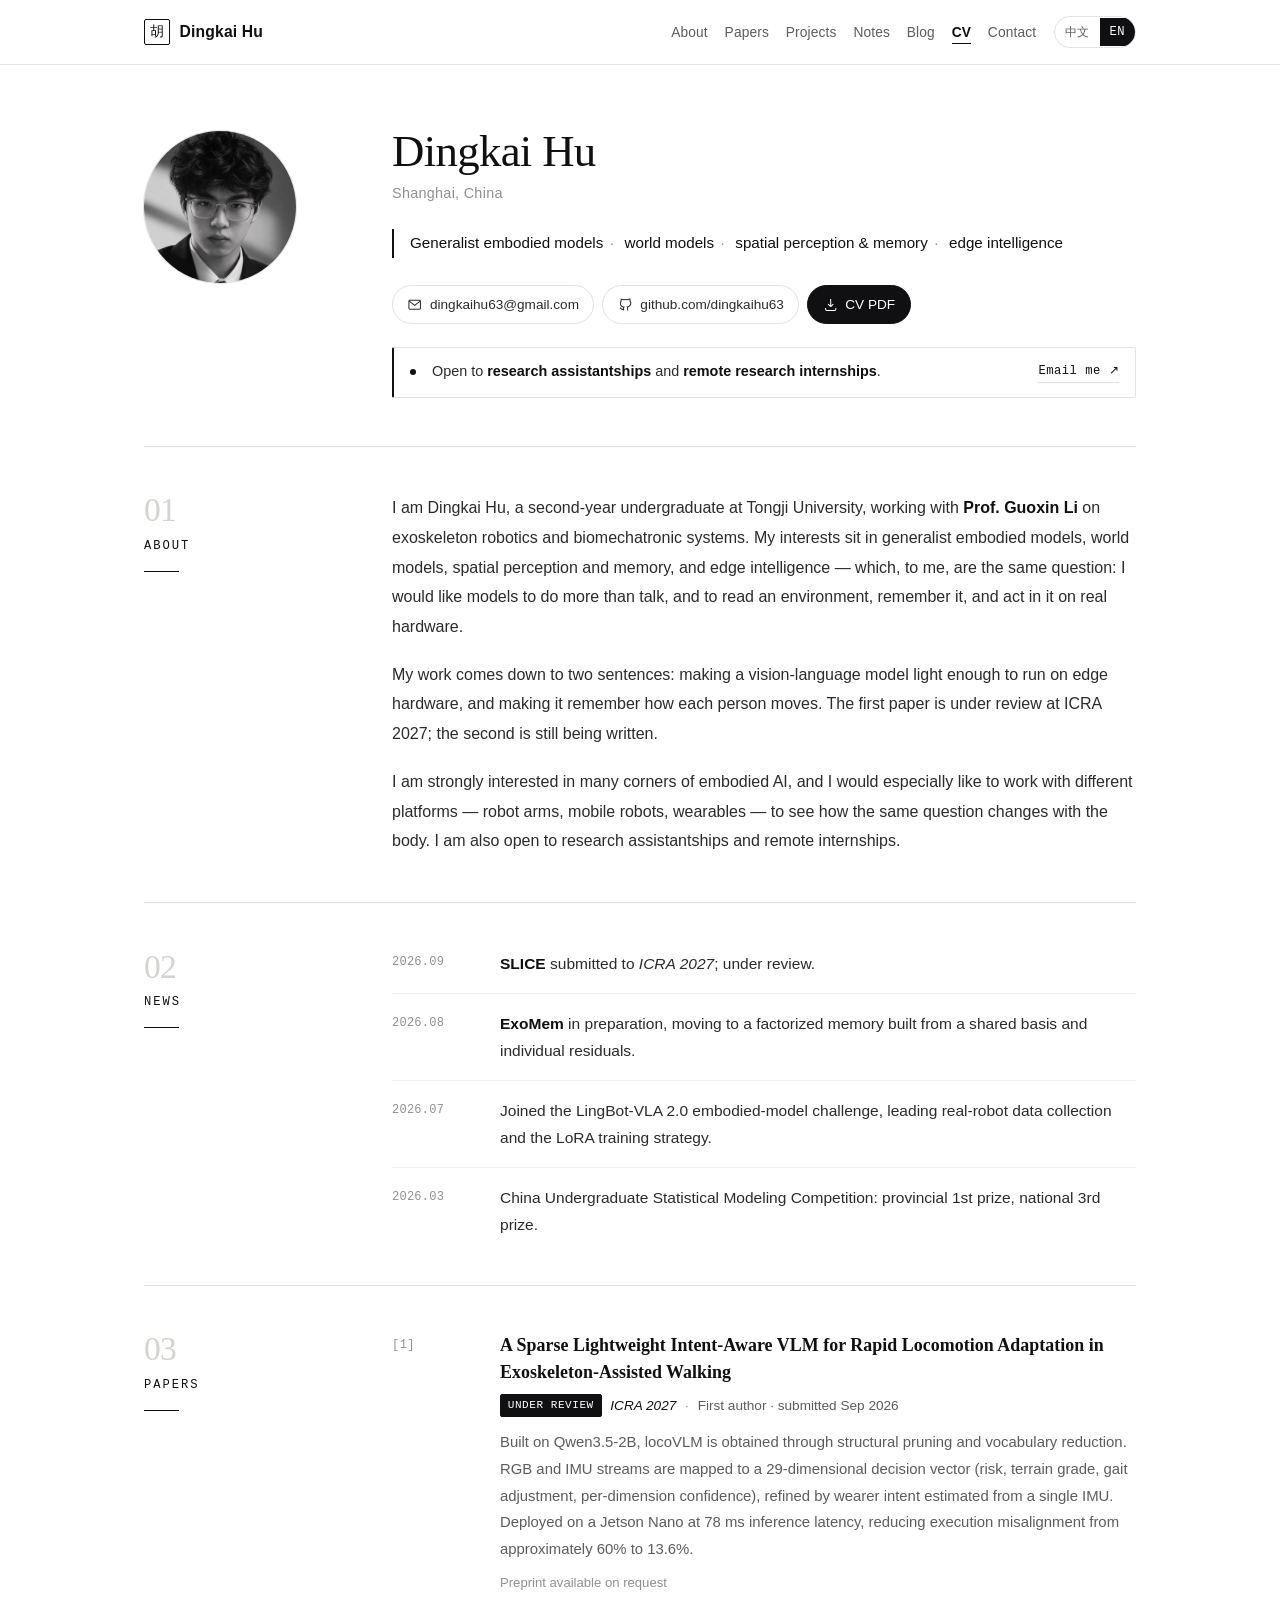
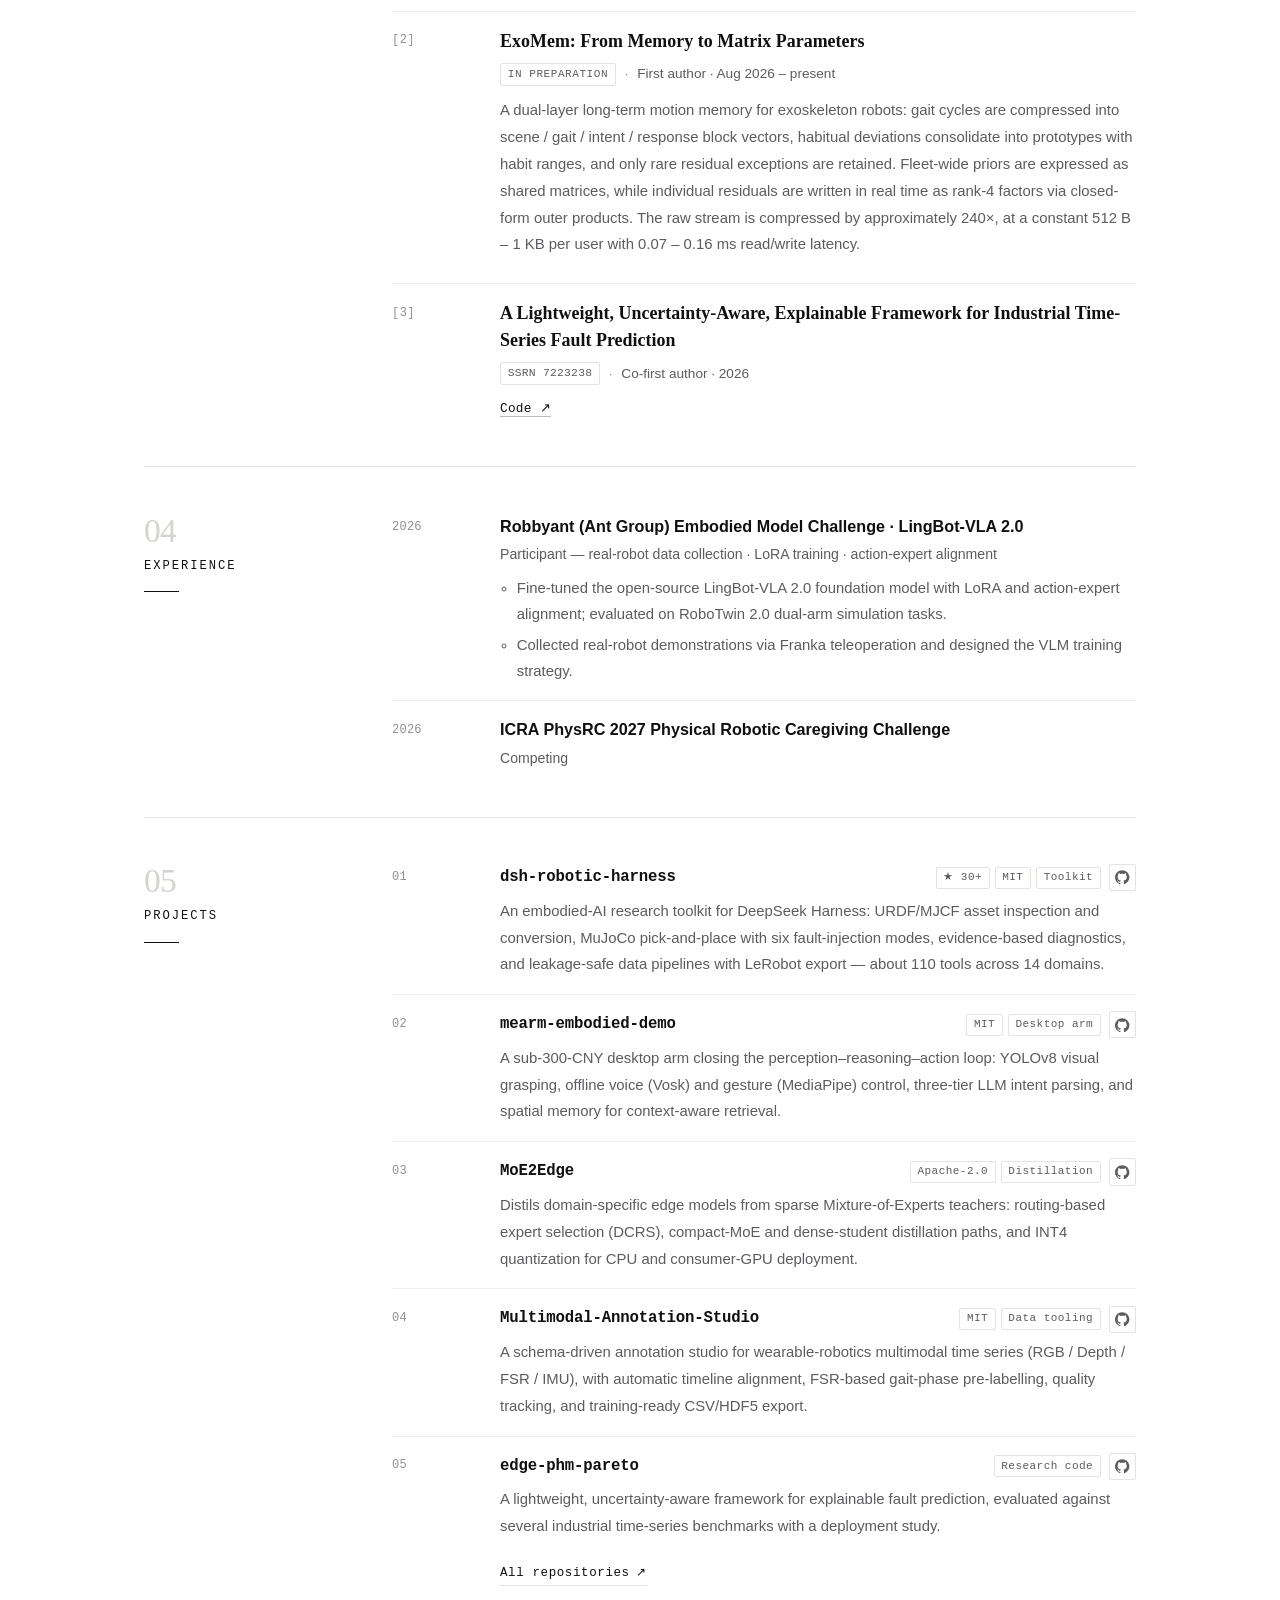
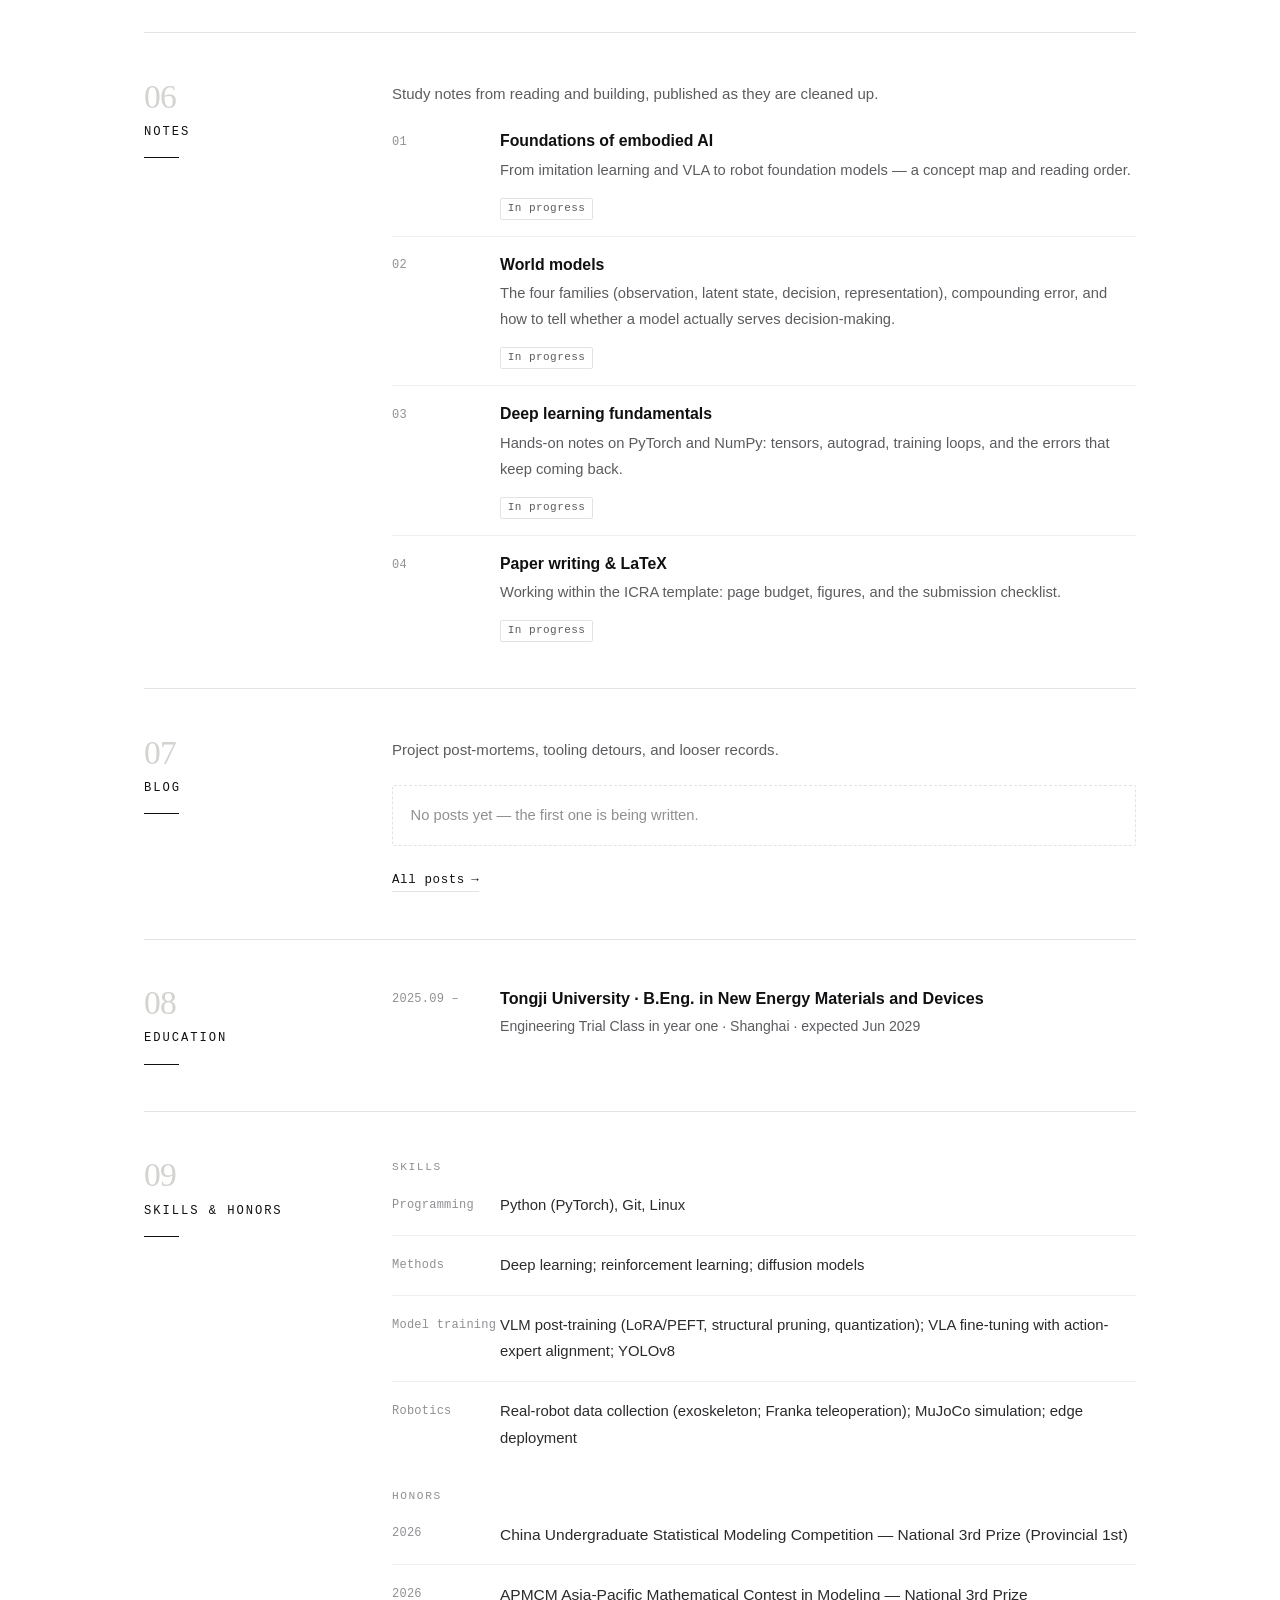
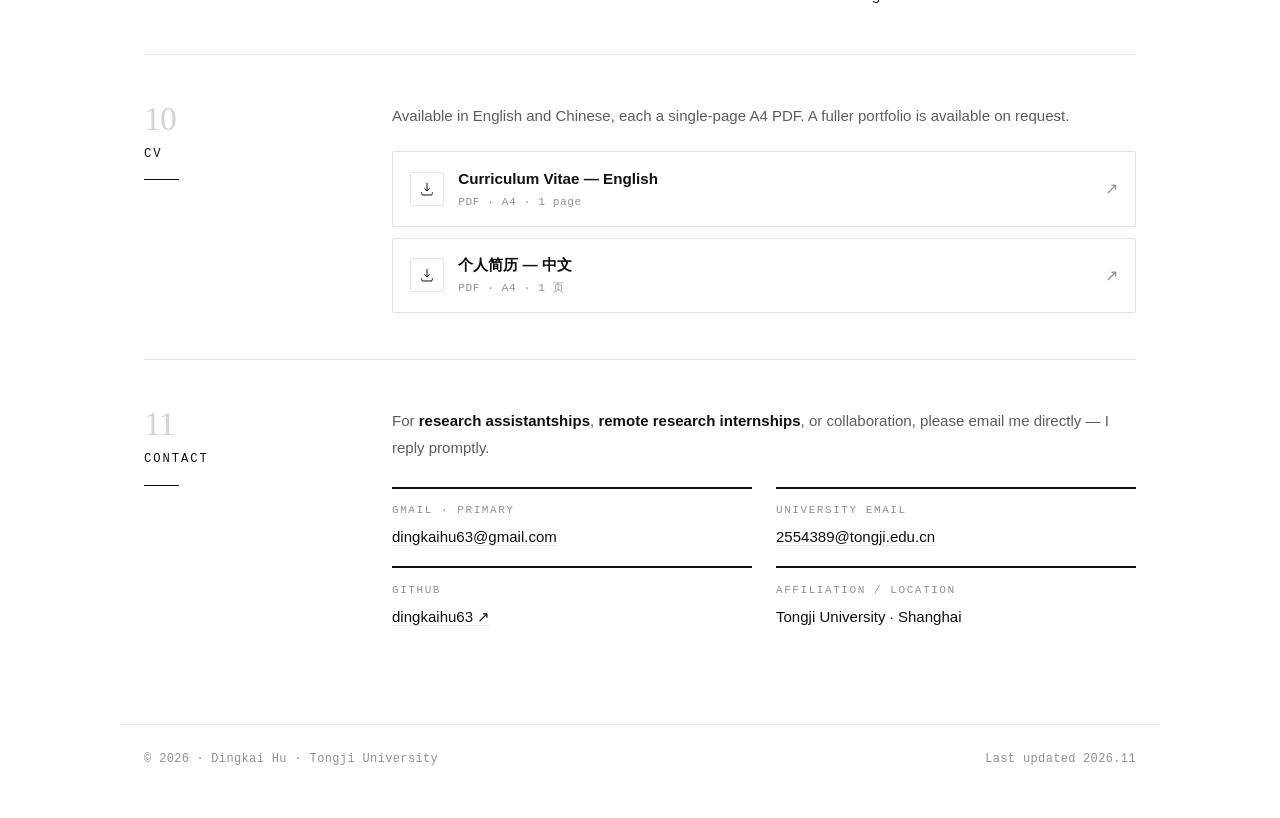
==== commit d3658f0c: "Start in English every visit; tighten bio to two short paragraphs; drop the uppercase affiliation li" ====
--- a/index.html
+++ b/index.html
@@ -17,10 +17,10 @@
     <meta property="og:type" content="website" />
     <link rel="stylesheet" href="css/style.css" />
     <script>
-      /* 在首帧前套用上次选择的语言，避免默认英文闪一下再切回中文 */
+      /* 在首帧前套用本会话内选择的语言；新会话一律英文 */
       (function () {
         try {
-          var l = localStorage.getItem("site-lang");
+          var l = sessionStorage.getItem("site-lang");
           if (l === "zh-CN" || l === "en") document.documentElement.lang = l;
         } catch (e) {}
       })();
@@ -79,10 +79,6 @@
       </div>
 
       <div class="hero__body">
-        <p class="hero__eyebrow">
-          <span data-lang="zh">同济大学 · 本科二年级</span>
-          <span data-lang="en">Tongji University · Sophomore</span>
-        </p>
         <h1 class="hero__name">
           <span data-lang="zh">胡定锴</span>
           <span data-lang="en">Dingkai Hu</span>
@@ -182,31 +178,22 @@
               talk, and to read an environment, remember it, and act in it on real hardware.
             </p>
             <p data-lang="zh">
-              手上主要在做两件事。一件是把视觉语言模型做轻，让它在 Jetson Nano 这类边缘设备上实时给出
-              外骨骼的控制决策；另一件是给长期使用的设备做记忆，让同一个模型能记住不同使用者的习惯。
-              前者投了 ICRA 2027，正在审；后者还在写。
+              我的工作大致可以概括成两句：让视觉语言模型在外骨骼这类边缘设备上跑得动，
+              也让它记得住不同使用者的习惯。第一篇投了 ICRA 2027，正在审；第二篇还在写。
             </p>
             <p data-lang="en">
-              Two projects take most of my time. One makes a vision-language model light enough to run on an
-              edge device such as a Jetson Nano and give control decisions for an exoskeleton in real time;
-              the other gives long-lived devices a memory, so that one model can keep track of how different
-              people move. The first is under review at ICRA 2027; the second is still being written.
+              My work comes down to two sentences: making a vision-language model light enough to run on
+              edge hardware, and making it remember how each person moves. The first paper is under review
+              at ICRA 2027; the second is still being written.
             </p>
             <p data-lang="zh">
-              我的背景其实不太对口——本科读的是新能源材料与器件，机器人这块主要靠自学和动手补。
-              平时喜欢自己搭东西：采真机数据、写仿真和标注的小工具、维护几个开源仓库，
-              也在蚂蚁灵波的 VLA 挑战赛里做过数据采集和训练策略。
-              接下来我希望能接触更多不同类型的<strong>具身智能平台</strong>——机械臂、移动机器人、穿戴设备——
-              看看同一个问题换到不同本体上会变成什么样。也欢迎 RA 和远程科研实习的机会。
+              我对具身智能的很多方向都有强烈兴趣，接下来特别想接触不同类型的平台——机械臂、移动机器人、
+              穿戴设备——看看同一个问题换到不同本体上会变成什么样。也欢迎 RA 和远程科研实习的机会。
             </p>
             <p data-lang="en">
-              My background is a little sideways — I study New Energy Materials and Devices, and robotics is
-              mostly self-taught. I like building things myself: collecting real-robot data, writing small
-              simulation and annotation tools, maintaining a few open-source repositories, and I spent time
-              on data collection and training strategy in the LingBot-VLA challenge. Going forward I would
-              like to work with a broader range of <strong>embodied platforms</strong> — robot arms, mobile
-              robots, wearables — to see how the same questions change with the body. I am also open to
-              research assistantships and remote internships.
+              I am strongly interested in many corners of embodied AI, and I would especially like to work
+              with different platforms — robot arms, mobile robots, wearables — to see how the same question
+              changes with the body. I am also open to research assistantships and remote internships.
             </p>
           </div>
         </div>
--- a/css/style.css
+++ b/css/style.css
@@ -307,15 +307,6 @@
   object-fit: cover;
 }
 
-.hero__eyebrow {
-  margin: 0 0 0.8rem;
-  font-family: var(--font-mono);
-  font-size: 0.73rem;
-  letter-spacing: 0.14em;
-  text-transform: uppercase;
-  color: var(--faint);
-}
-
 .hero__name {
   margin: 0 0 0.25rem;
   font-family: var(--font-serif);
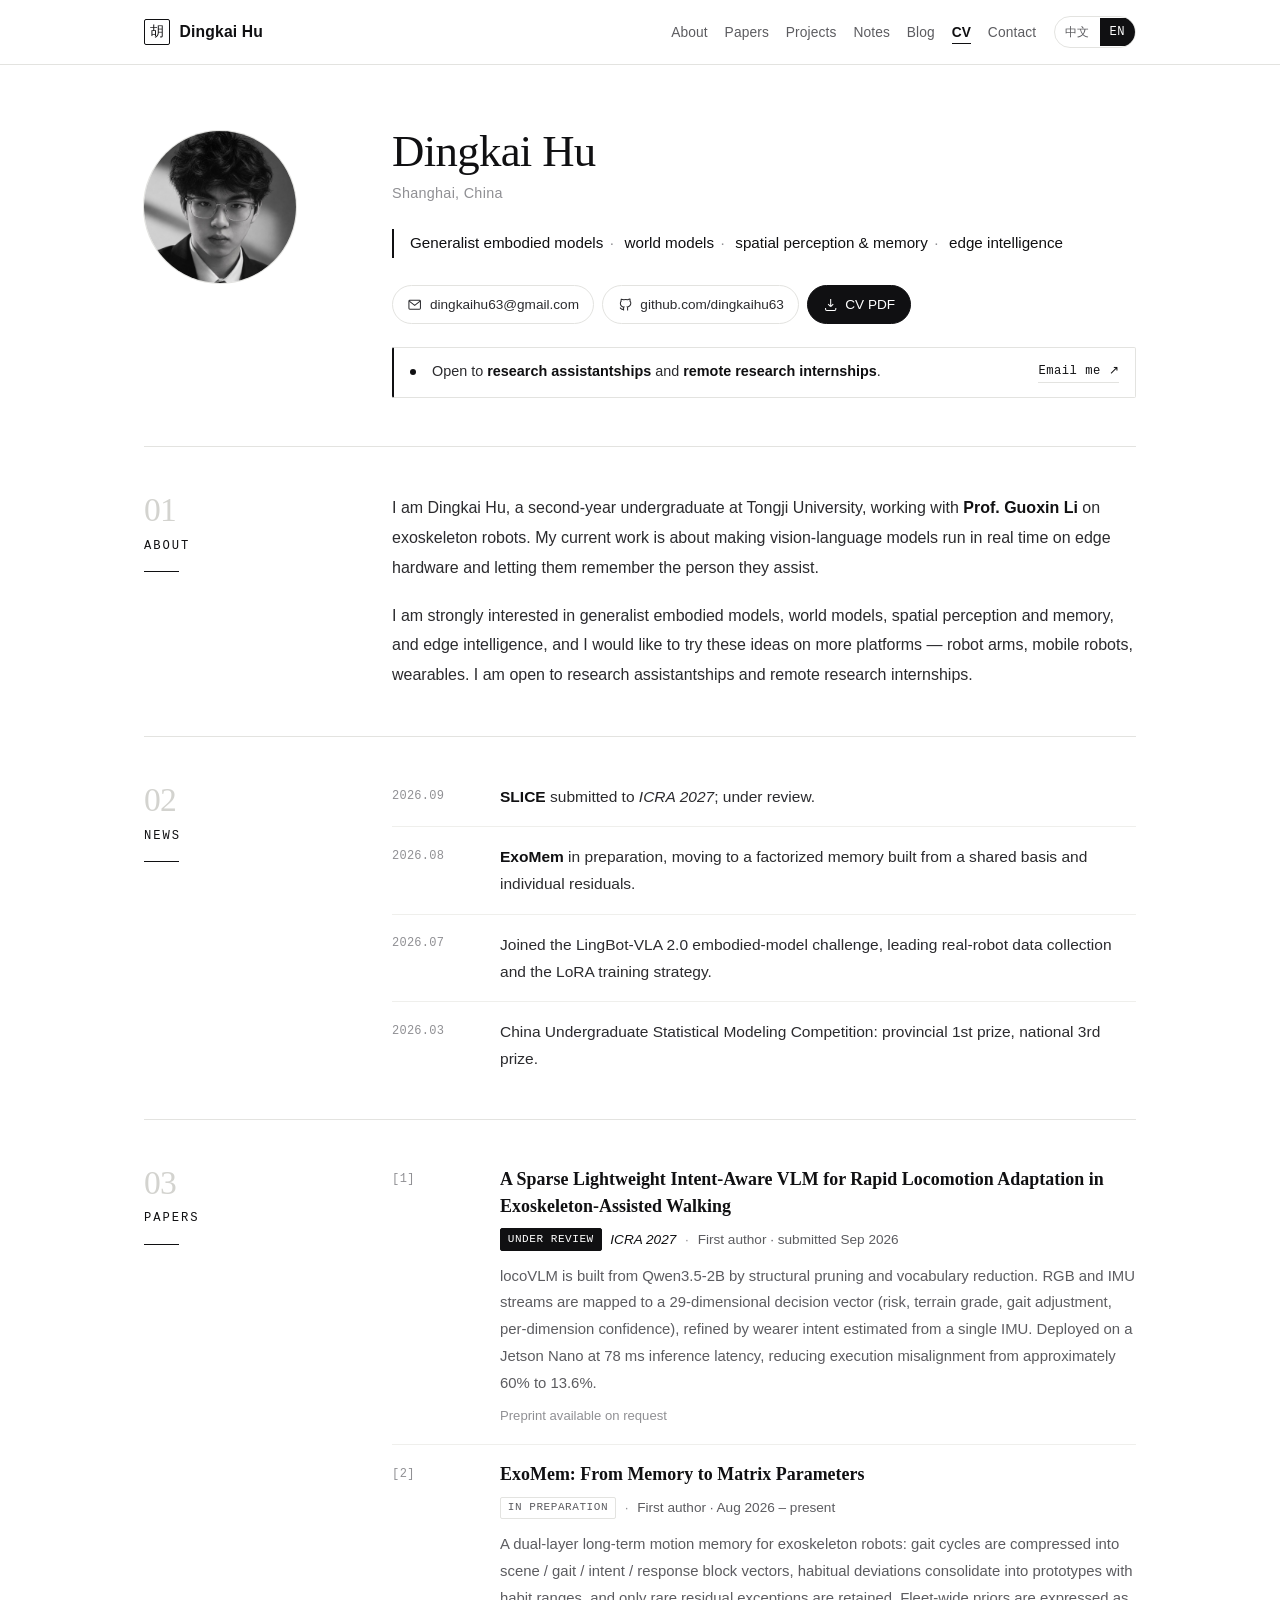
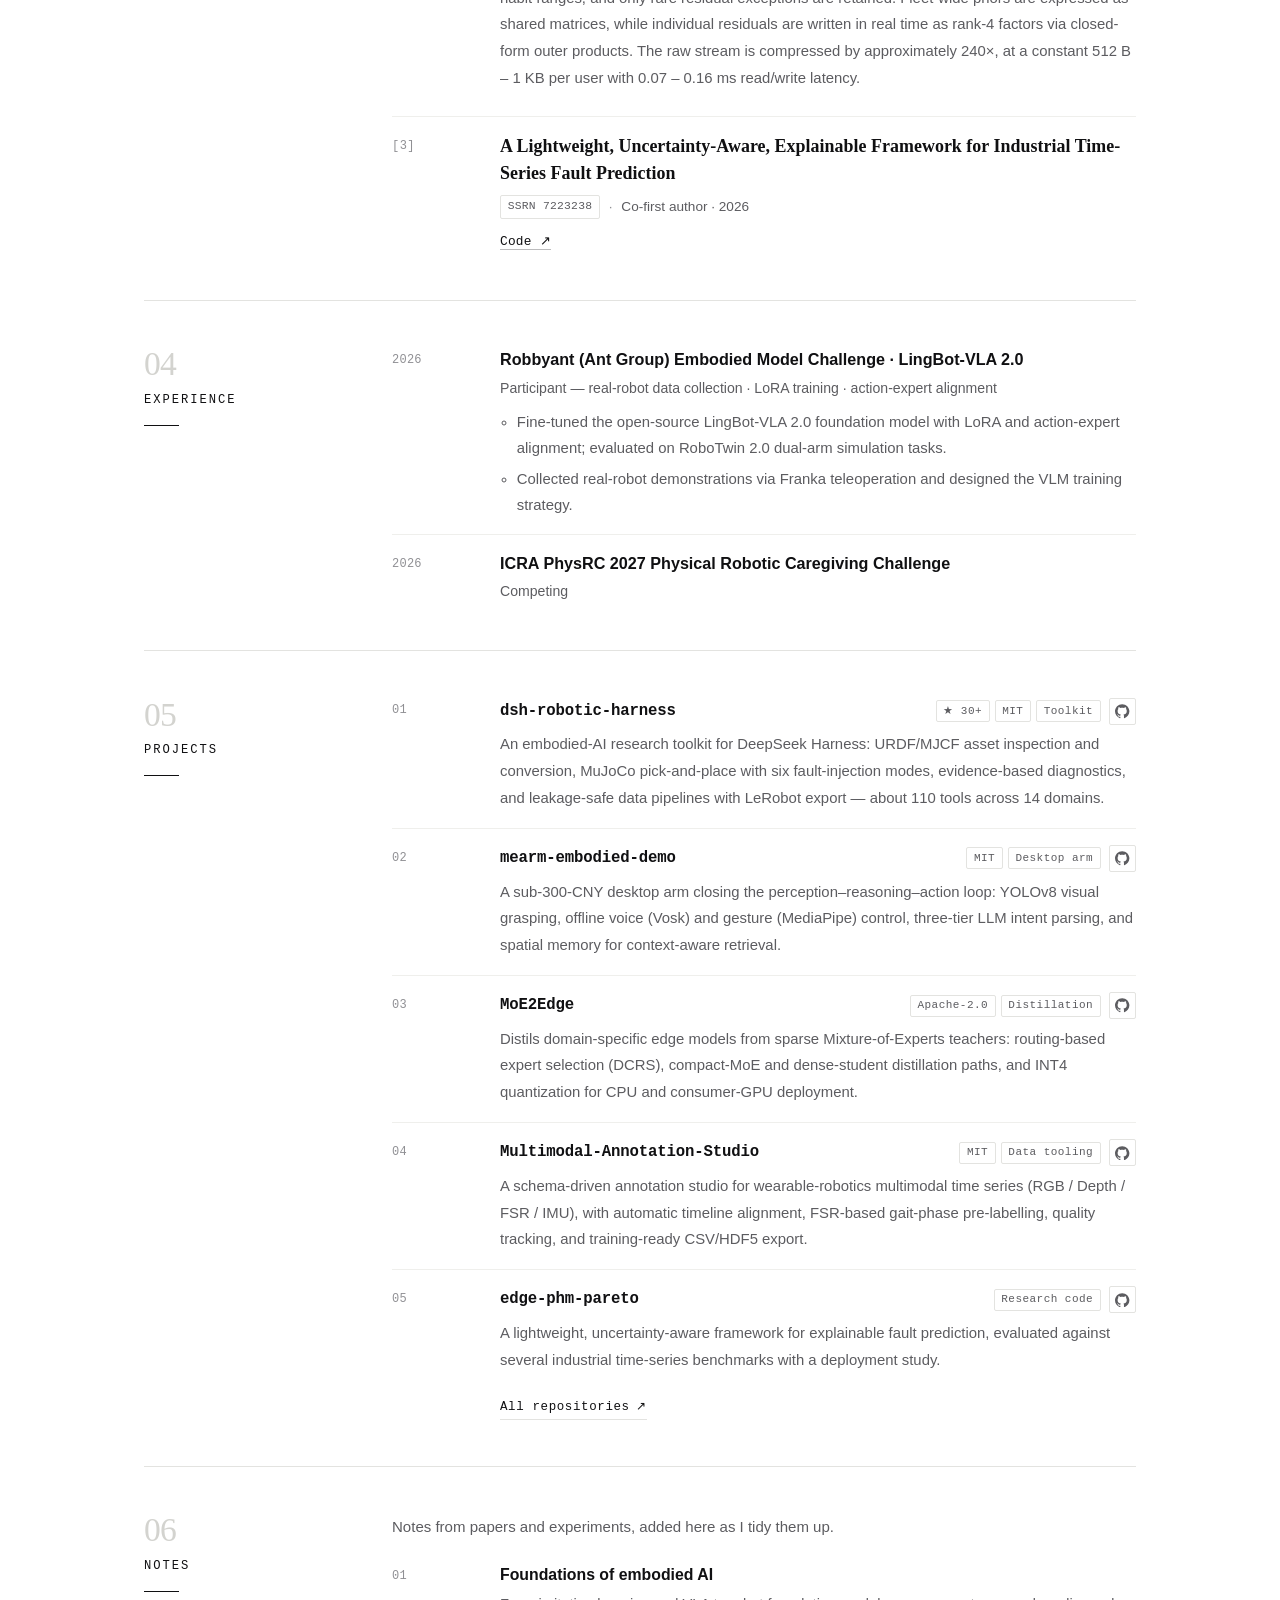
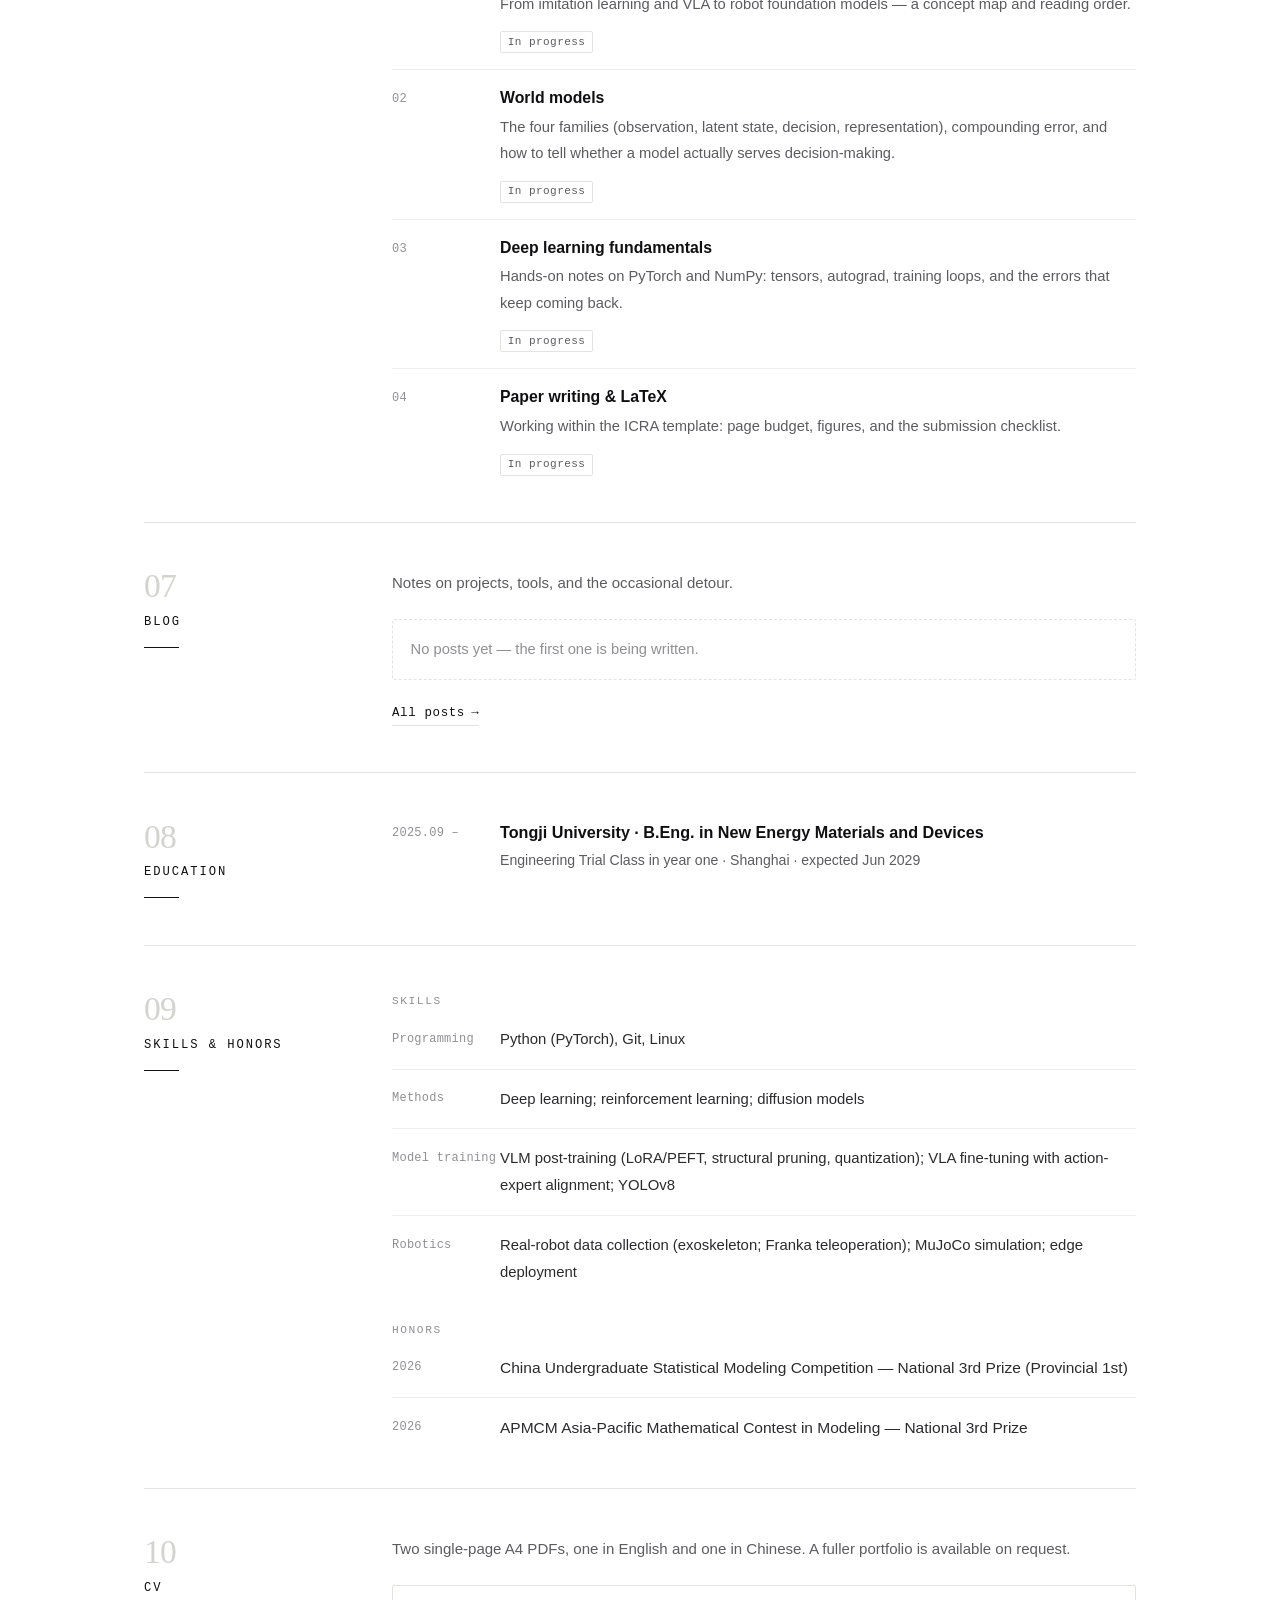
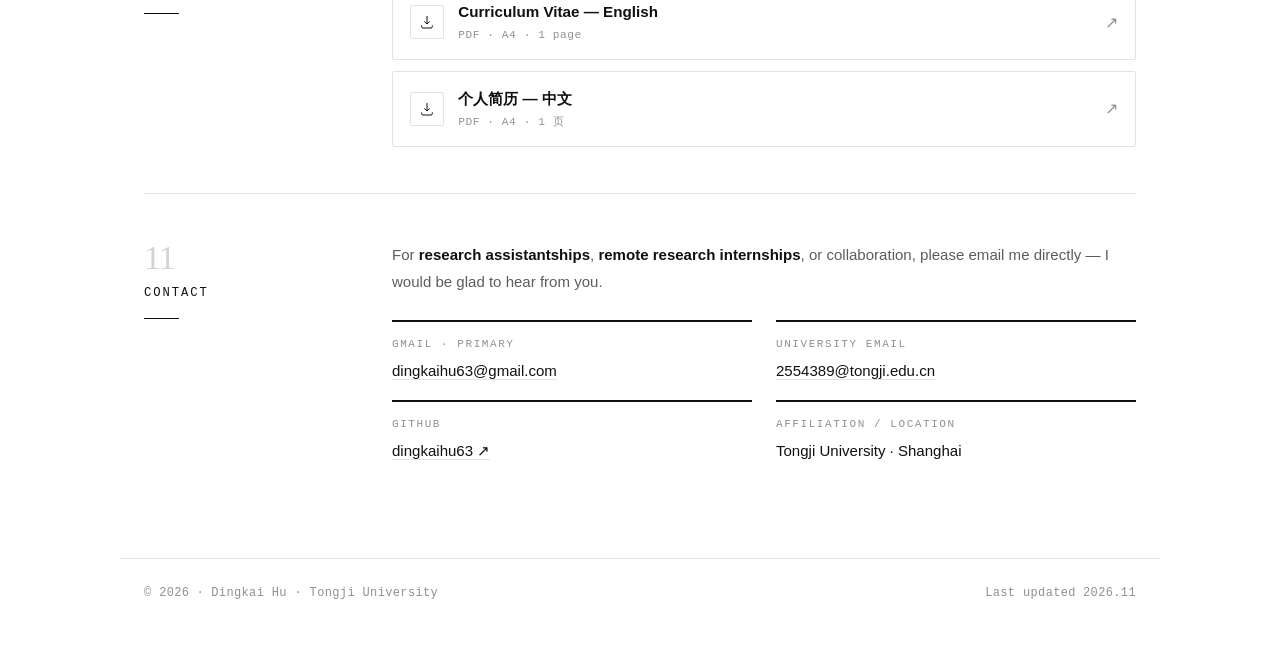
==== commit 99482c3a: "Polish copy throughout; shorten bio to the two-sentence academic-homepage style" ====
--- a/index.html
+++ b/index.html
@@ -166,34 +166,25 @@
         <div class="section__body">
           <div class="prose">
             <p data-lang="zh">
-              我是同济大学本科二年级的胡定锴，现在在<strong>李国欣</strong>老师指导下做外骨骼机器人与生机电系统。
-              我的兴趣落在通用具身智能模型、世界模型、空间感知与记忆、边缘智能这几个方向上——
-              说到底是同一件事：让模型不只会说，还能在真实设备上看懂环境、记住环境，然后动起来。
+              我是同济大学本科二年级的胡定锴，在<strong>李国欣</strong>老师指导下做外骨骼机器人。
+              我目前的工作，是让视觉语言模型能在边缘设备上实时运行，并记住它所协助的人。
             </p>
             <p data-lang="en">
               I am Dingkai Hu, a second-year undergraduate at Tongji University, working with
-              <strong>Prof. Guoxin Li</strong> on exoskeleton robotics and biomechatronic systems. My
-              interests sit in generalist embodied models, world models, spatial perception and memory, and
-              edge intelligence — which, to me, are the same question: I would like models to do more than
-              talk, and to read an environment, remember it, and act in it on real hardware.
+              <strong>Prof. Guoxin Li</strong> on exoskeleton robots. My current work is about making
+              vision-language models run in real time on edge hardware and letting them remember the person
+              they assist.
             </p>
             <p data-lang="zh">
-              我的工作大致可以概括成两句：让视觉语言模型在外骨骼这类边缘设备上跑得动，
-              也让它记得住不同使用者的习惯。第一篇投了 ICRA 2027，正在审；第二篇还在写。
+              我对通用具身智能模型、世界模型、空间感知与记忆、边缘智能有强烈的兴趣，
+              也希望把这些想法放到更多平台上试一试——机械臂、移动机器人、穿戴设备。
+              欢迎 RA 与远程科研实习的机会。
             </p>
             <p data-lang="en">
-              My work comes down to two sentences: making a vision-language model light enough to run on
-              edge hardware, and making it remember how each person moves. The first paper is under review
-              at ICRA 2027; the second is still being written.
-            </p>
-            <p data-lang="zh">
-              我对具身智能的很多方向都有强烈兴趣，接下来特别想接触不同类型的平台——机械臂、移动机器人、
-              穿戴设备——看看同一个问题换到不同本体上会变成什么样。也欢迎 RA 和远程科研实习的机会。
-            </p>
-            <p data-lang="en">
-              I am strongly interested in many corners of embodied AI, and I would especially like to work
-              with different platforms — robot arms, mobile robots, wearables — to see how the same question
-              changes with the body. I am also open to research assistantships and remote internships.
+              I am strongly interested in generalist embodied models, world models, spatial
+              perception and memory, and edge intelligence, and I would like to try these ideas on
+              more platforms — robot arms, mobile robots, wearables. I am open to research assistantships
+              and remote research internships.
             </p>
           </div>
         </div>
@@ -286,8 +277,8 @@
                   估计的穿戴者意图修正。部署于 Jetson Nano，推理延迟 78 ms，执行错位率由约 60% 降至 13.6%。
                 </p>
                 <p class="pub__abstract" data-lang="en">
-                  Built on Qwen3.5-2B, locoVLM is obtained through structural pruning and vocabulary
-                  reduction. RGB and IMU streams are mapped to a 29-dimensional decision vector (risk,
+                  locoVLM is built from Qwen3.5-2B by structural pruning and vocabulary reduction.
+                  RGB and IMU streams are mapped to a 29-dimensional decision vector (risk,
                   terrain grade, gait adjustment, per-dimension confidence), refined by wearer intent
                   estimated from a single IMU. Deployed on a Jetson Nano at 78 ms inference latency,
                   reducing execution misalignment from approximately 60% to 13.6%.
@@ -589,8 +580,8 @@
         </div>
         <div class="section__body">
           <p class="section__lede">
-            <span data-lang="zh">读论文与动手过程中整理的学习内容，会陆续放上来。</span>
-            <span data-lang="en">Study notes from reading and building, published as they are cleaned up.</span>
+            <span data-lang="zh">读论文、做实验时记下的东西，整理好就放上来。</span>
+            <span data-lang="en">Notes from papers and experiments, added here as I tidy them up.</span>
           </p>
           <ul class="list">
             <li class="row">
@@ -676,8 +667,8 @@
         </div>
         <div class="section__body">
           <p class="section__lede">
-            <span data-lang="zh">项目复盘、工具踩坑，以及一些不成体系的记录。</span>
-            <span data-lang="en">Project post-mortems, tooling detours, and looser records.</span>
+            <span data-lang="zh">项目记录、工具踩坑，和一些零散想法。</span>
+            <span data-lang="en">Notes on projects, tools, and the occasional detour.</span>
           </p>
           <p class="empty">
             <span data-lang="zh">还没有发布文章，第一篇正在写。</span>
@@ -803,8 +794,8 @@
         </div>
         <div class="section__body">
           <p class="section__lede">
-            <span data-lang="zh">提供中英两个版本，均为单页 A4 PDF。需要更完整的材料，欢迎来信索取。</span>
-            <span data-lang="en">Available in English and Chinese, each a single-page A4 PDF. A fuller portfolio is available on request.</span>
+            <span data-lang="zh">提供中英两个版本，均为单页 A4 PDF。需要更完整的材料，欢迎来信。</span>
+            <span data-lang="en">Two single-page A4 PDFs, one in English and one in Chinese. A fuller portfolio is available on request.</span>
           </p>
           <ul class="download-list">
             <li>
@@ -853,11 +844,11 @@
         <div class="section__body">
           <p class="section__lede contact__lede">
             <span data-lang="zh">
-              如果有 <strong>RA</strong>、<strong>远程科研实习</strong> 或合作机会，欢迎直接发邮件给我，我会尽快回复。
+              如果有 <strong>RA</strong>、<strong>远程科研实习</strong> 或合作机会，欢迎直接发邮件给我。
             </span>
             <span data-lang="en">
               For <strong>research assistantships</strong>, <strong>remote research internships</strong>, or
-              collaboration, please email me directly — I reply promptly.
+              collaboration, please email me directly — I would be glad to hear from you.
             </span>
           </p>
           <ul class="contact-grid">
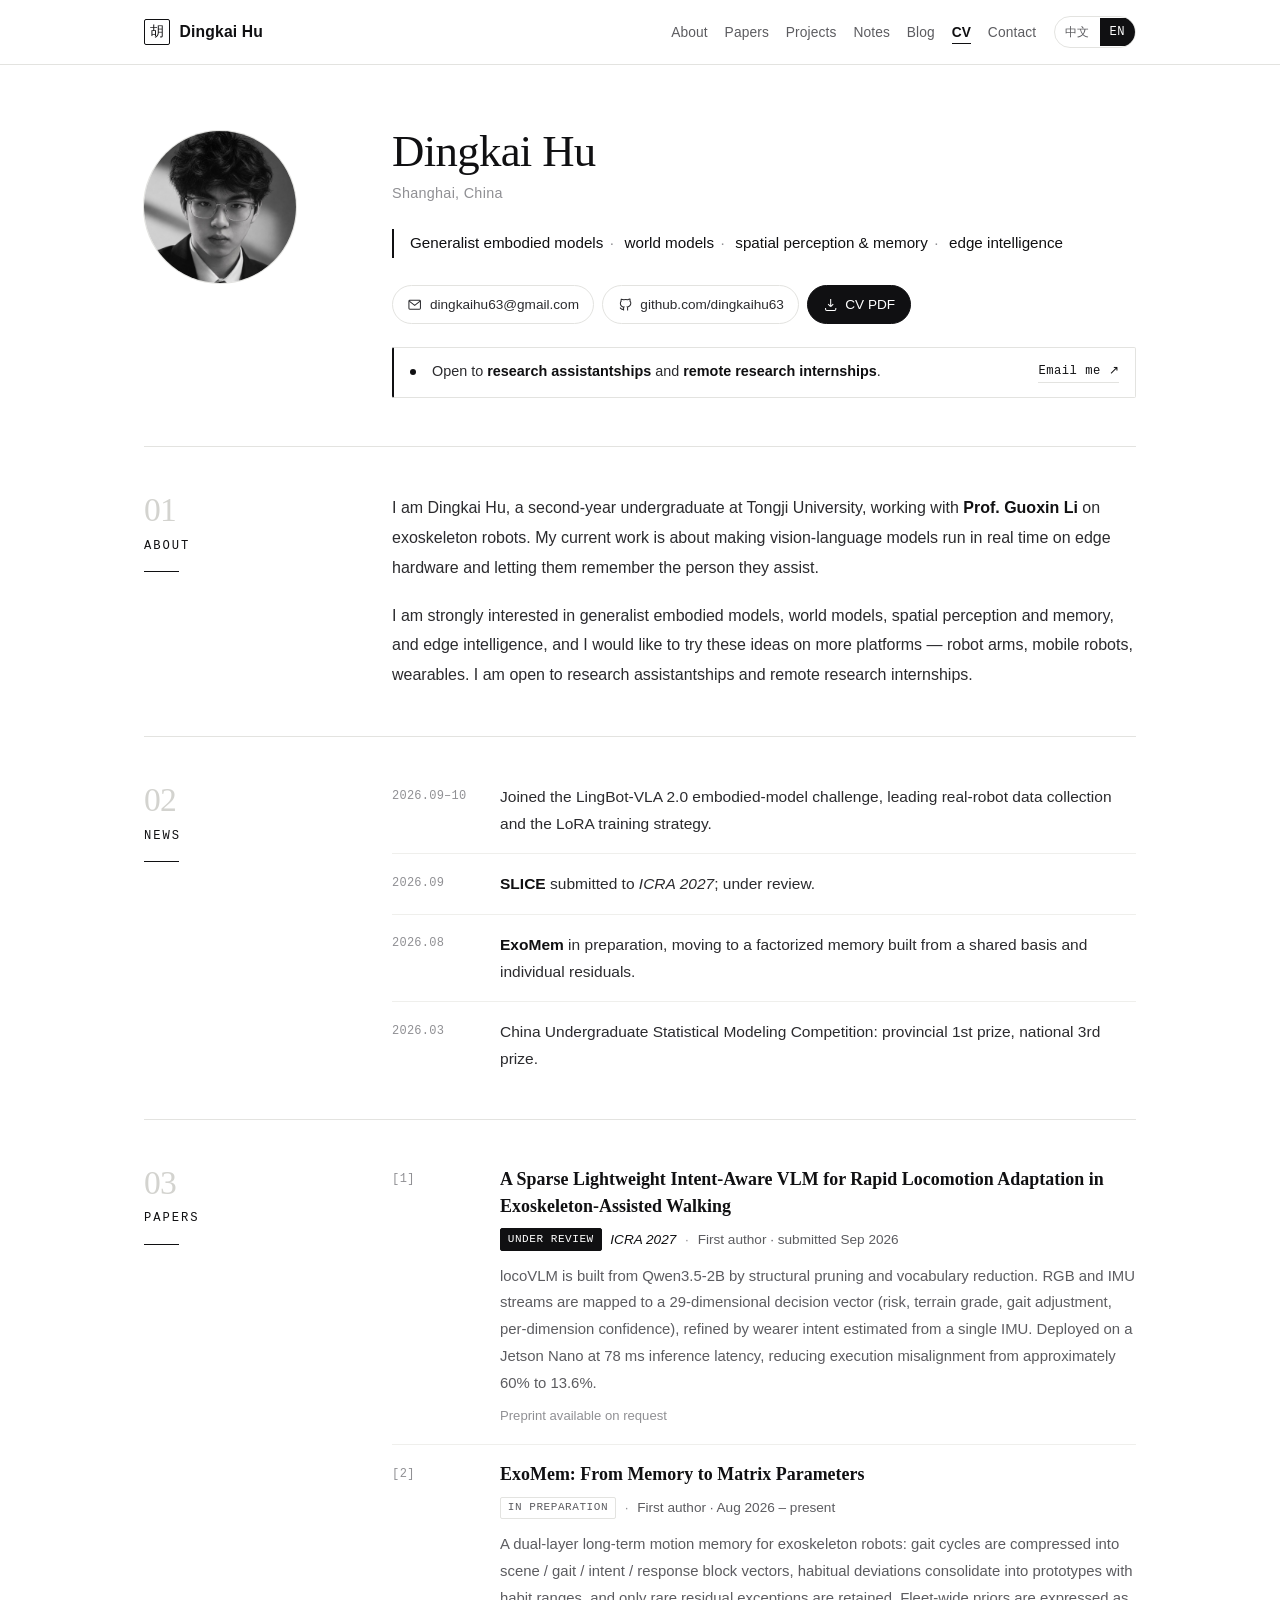
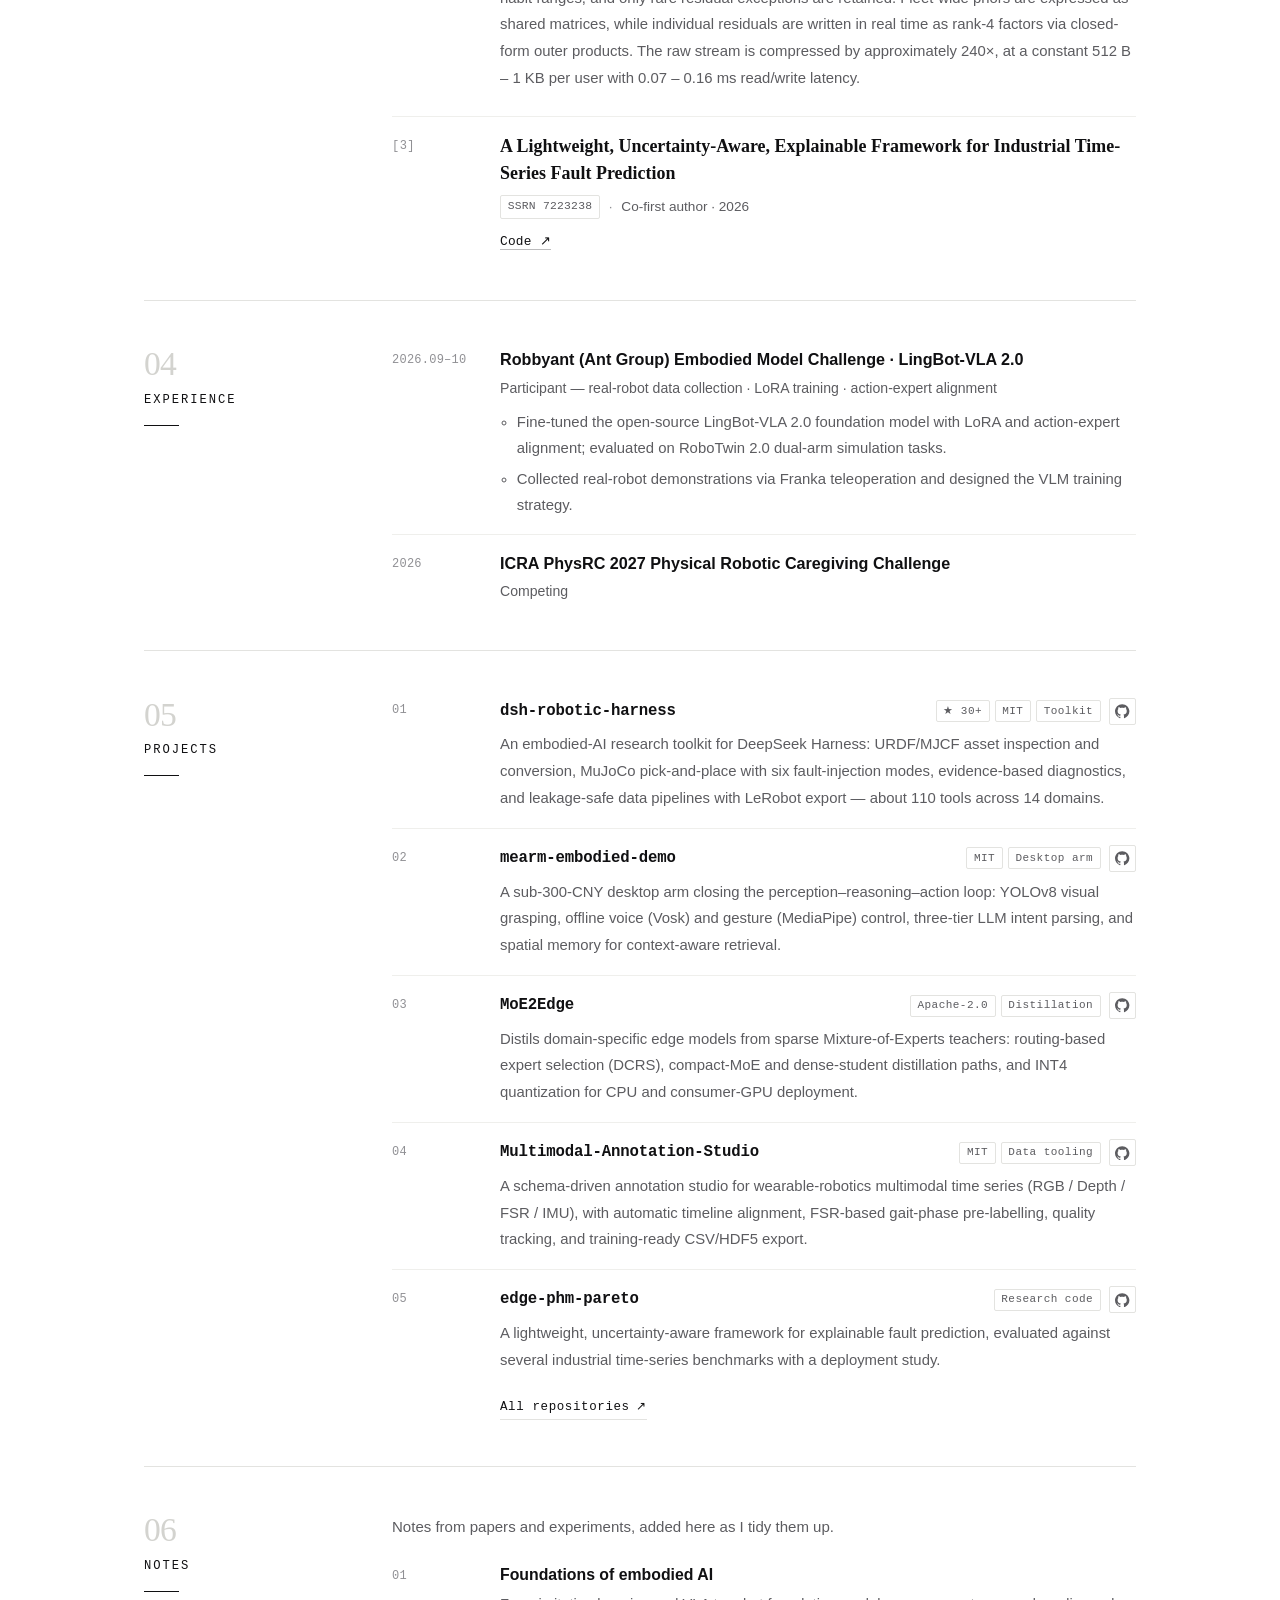
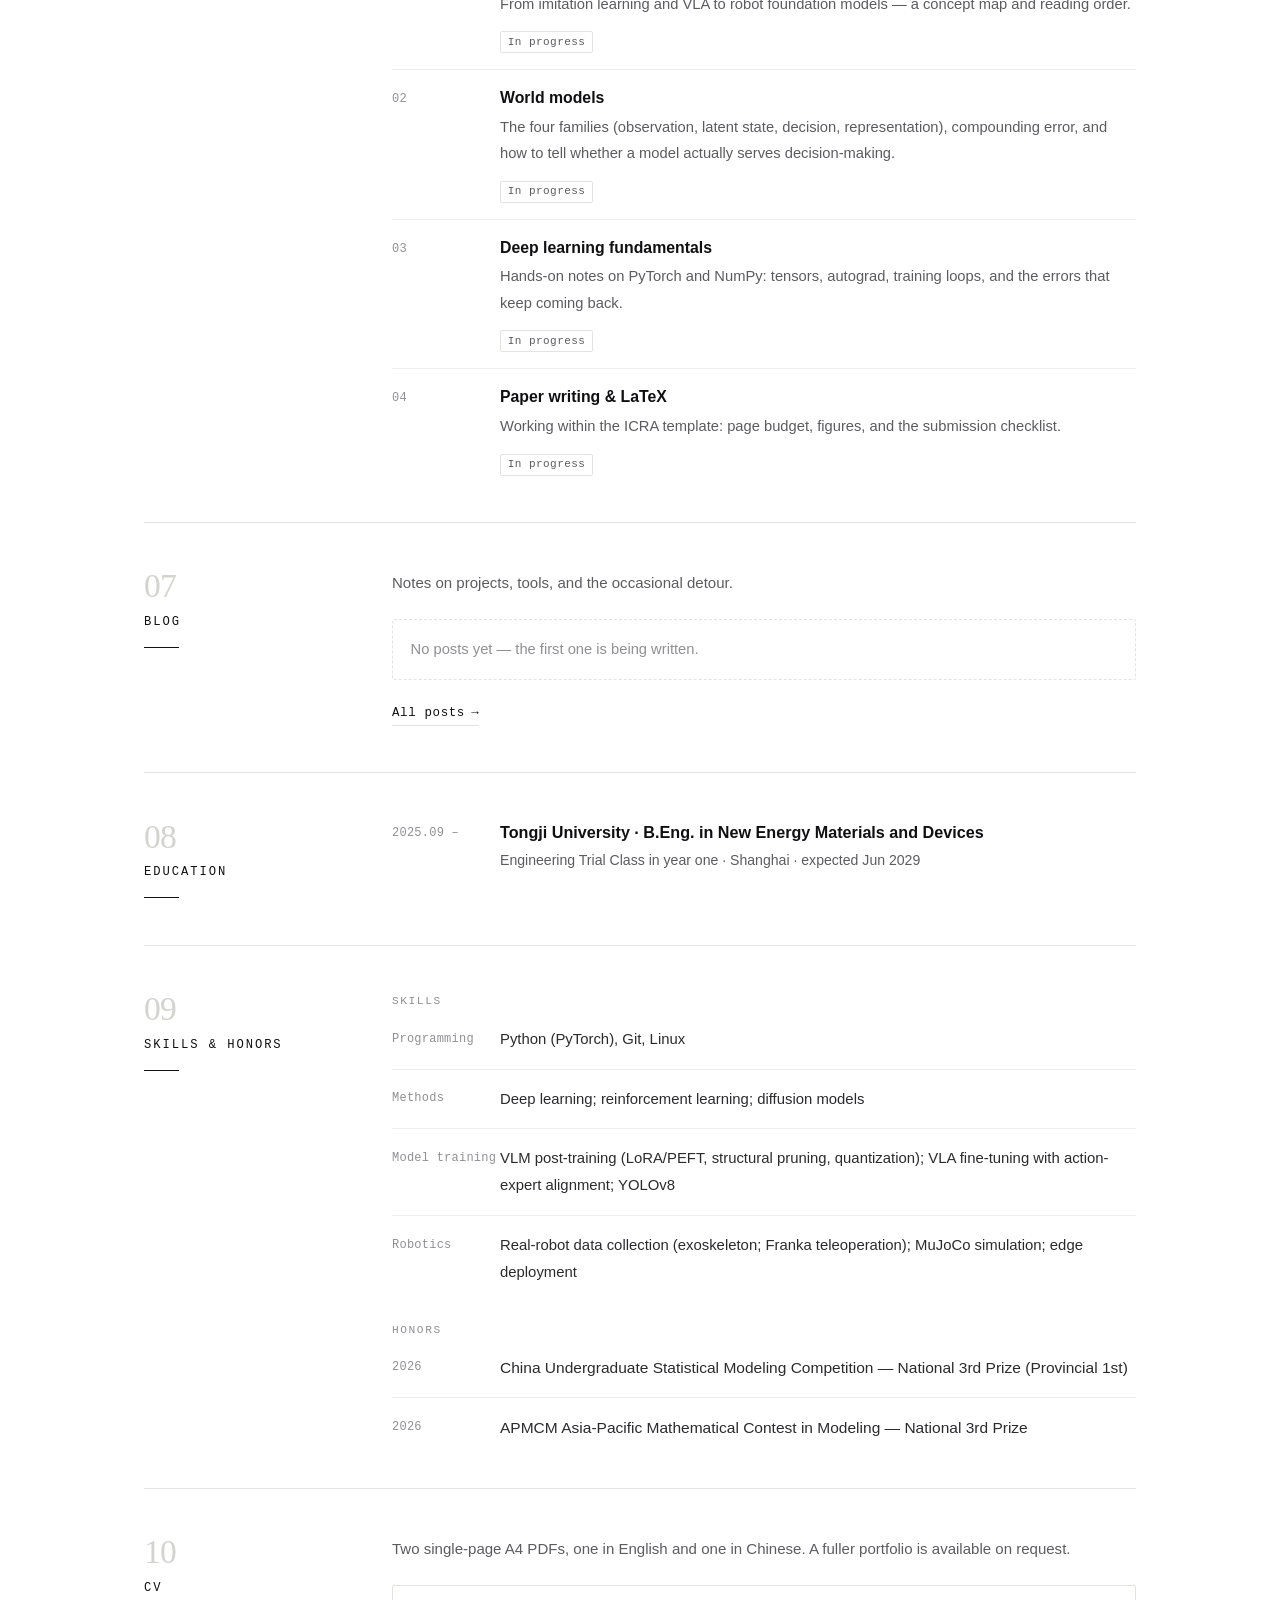
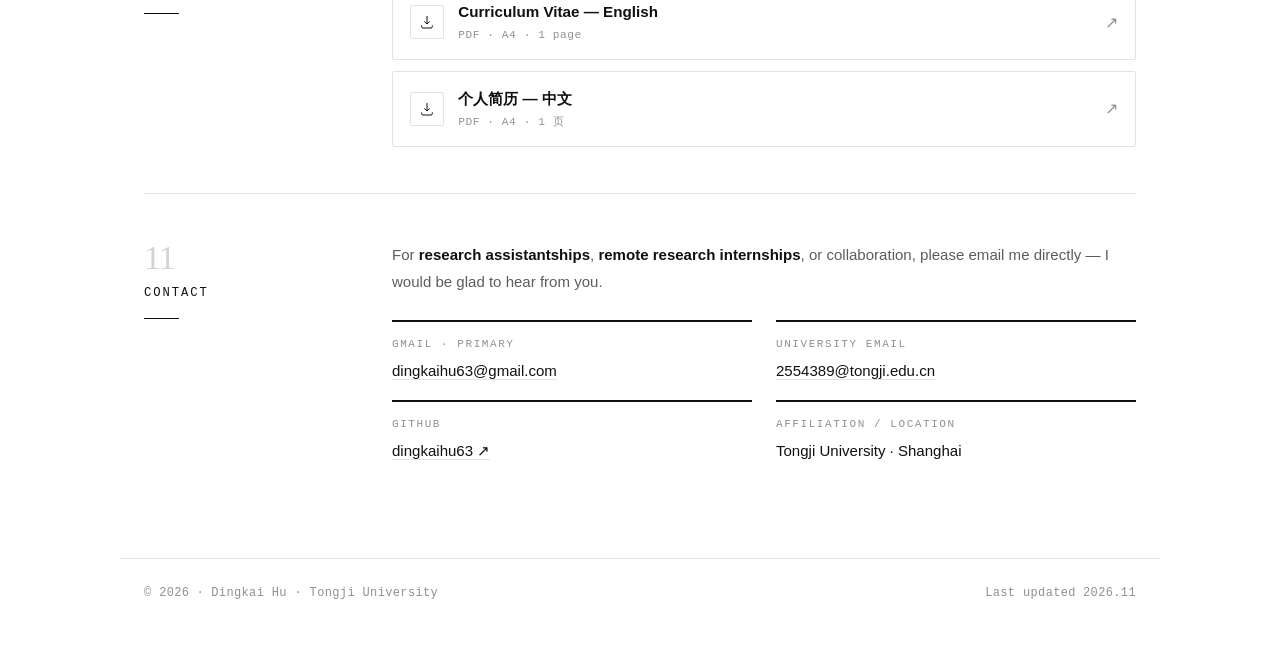
==== commit a71c193e: "Fix LingBot challenge dates to 2026.09-10 and move the news entry up" ====
--- a/index.html
+++ b/index.html
@@ -202,6 +202,18 @@
         <div class="section__body">
           <ul class="list">
             <li class="row">
+              <time class="row__meta" datetime="2026-09">2026.09–10</time>
+              <p class="row__main">
+                <span data-lang="zh">
+                  参加蚂蚁灵波具身大模型挑战赛（<strong>LingBot-VLA 2.0</strong>），负责真机数据采集与 LoRA 训练策略。
+                </span>
+                <span data-lang="en">
+                  Joined the LingBot-VLA 2.0 embodied-model challenge, leading real-robot data collection
+                  and the LoRA training strategy.
+                </span>
+              </p>
+            </li>
+            <li class="row">
               <time class="row__meta" datetime="2026-09">2026.09</time>
               <p class="row__main">
                 <span data-lang="zh"><strong>SLICE</strong> 投稿 <em>ICRA 2027</em>，目前在审。</span>
@@ -219,18 +231,6 @@
               </p>
             </li>
             <li class="row">
-              <time class="row__meta" datetime="2026-07">2026.07</time>
-              <p class="row__main">
-                <span data-lang="zh">
-                  参加蚂蚁灵波具身大模型挑战赛（<strong>LingBot-VLA 2.0</strong>），负责真机数据采集与 LoRA 训练策略。
-                </span>
-                <span data-lang="en">
-                  Joined the LingBot-VLA 2.0 embodied-model challenge, leading real-robot data collection
-                  and the LoRA training strategy.
-                </span>
-              </p>
-            </li>
-            <li class="row">
               <time class="row__meta" datetime="2026-03">2026.03</time>
               <p class="row__main">
                 <span data-lang="zh">全国大学生统计建模大赛：省一等奖、国家三等奖。</span>
@@ -356,7 +356,7 @@
         <div class="section__body">
           <ul class="list">
             <li class="row entry">
-              <span class="row__meta">2026</span>
+              <span class="row__meta">2026.09–10</span>
               <div class="row__main">
                 <h3 class="entry__title">
                   <span data-lang="zh">蚂蚁灵波具身大模型挑战赛 · LingBot-VLA 2.0</span>
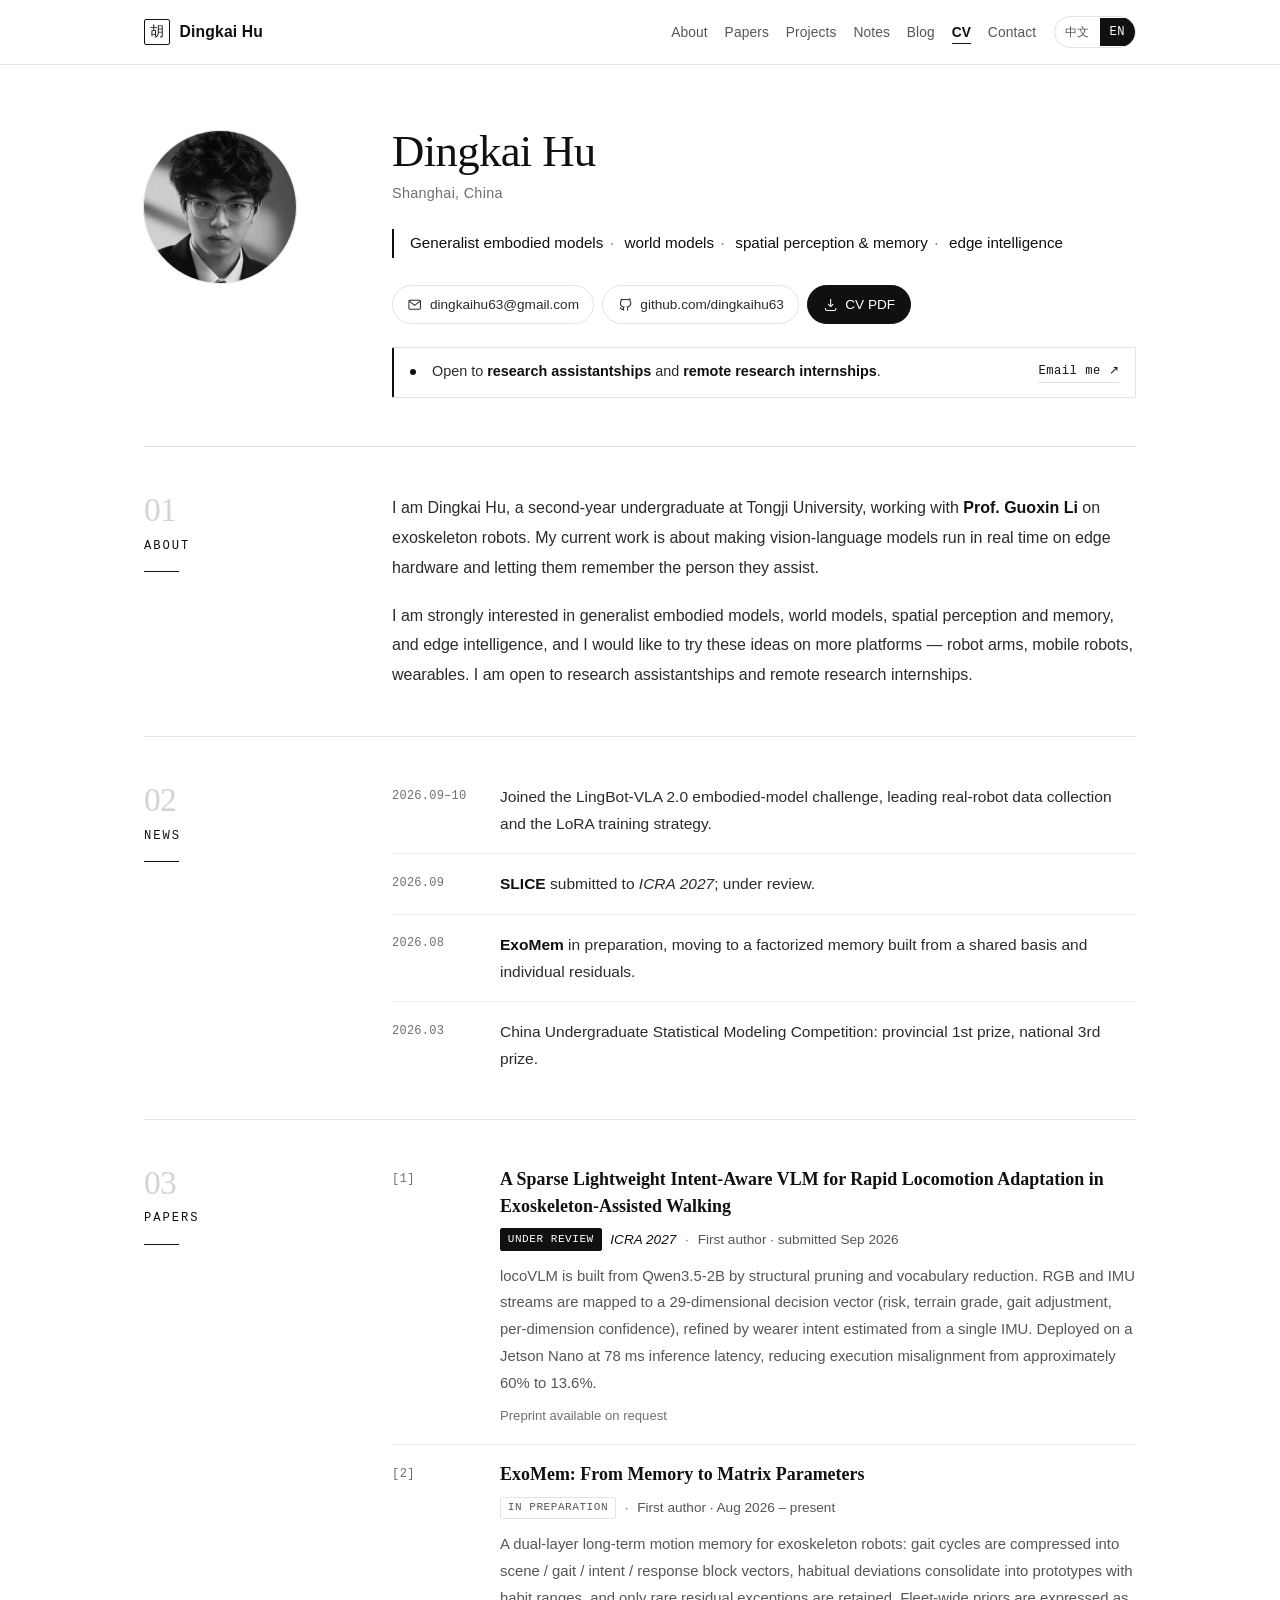
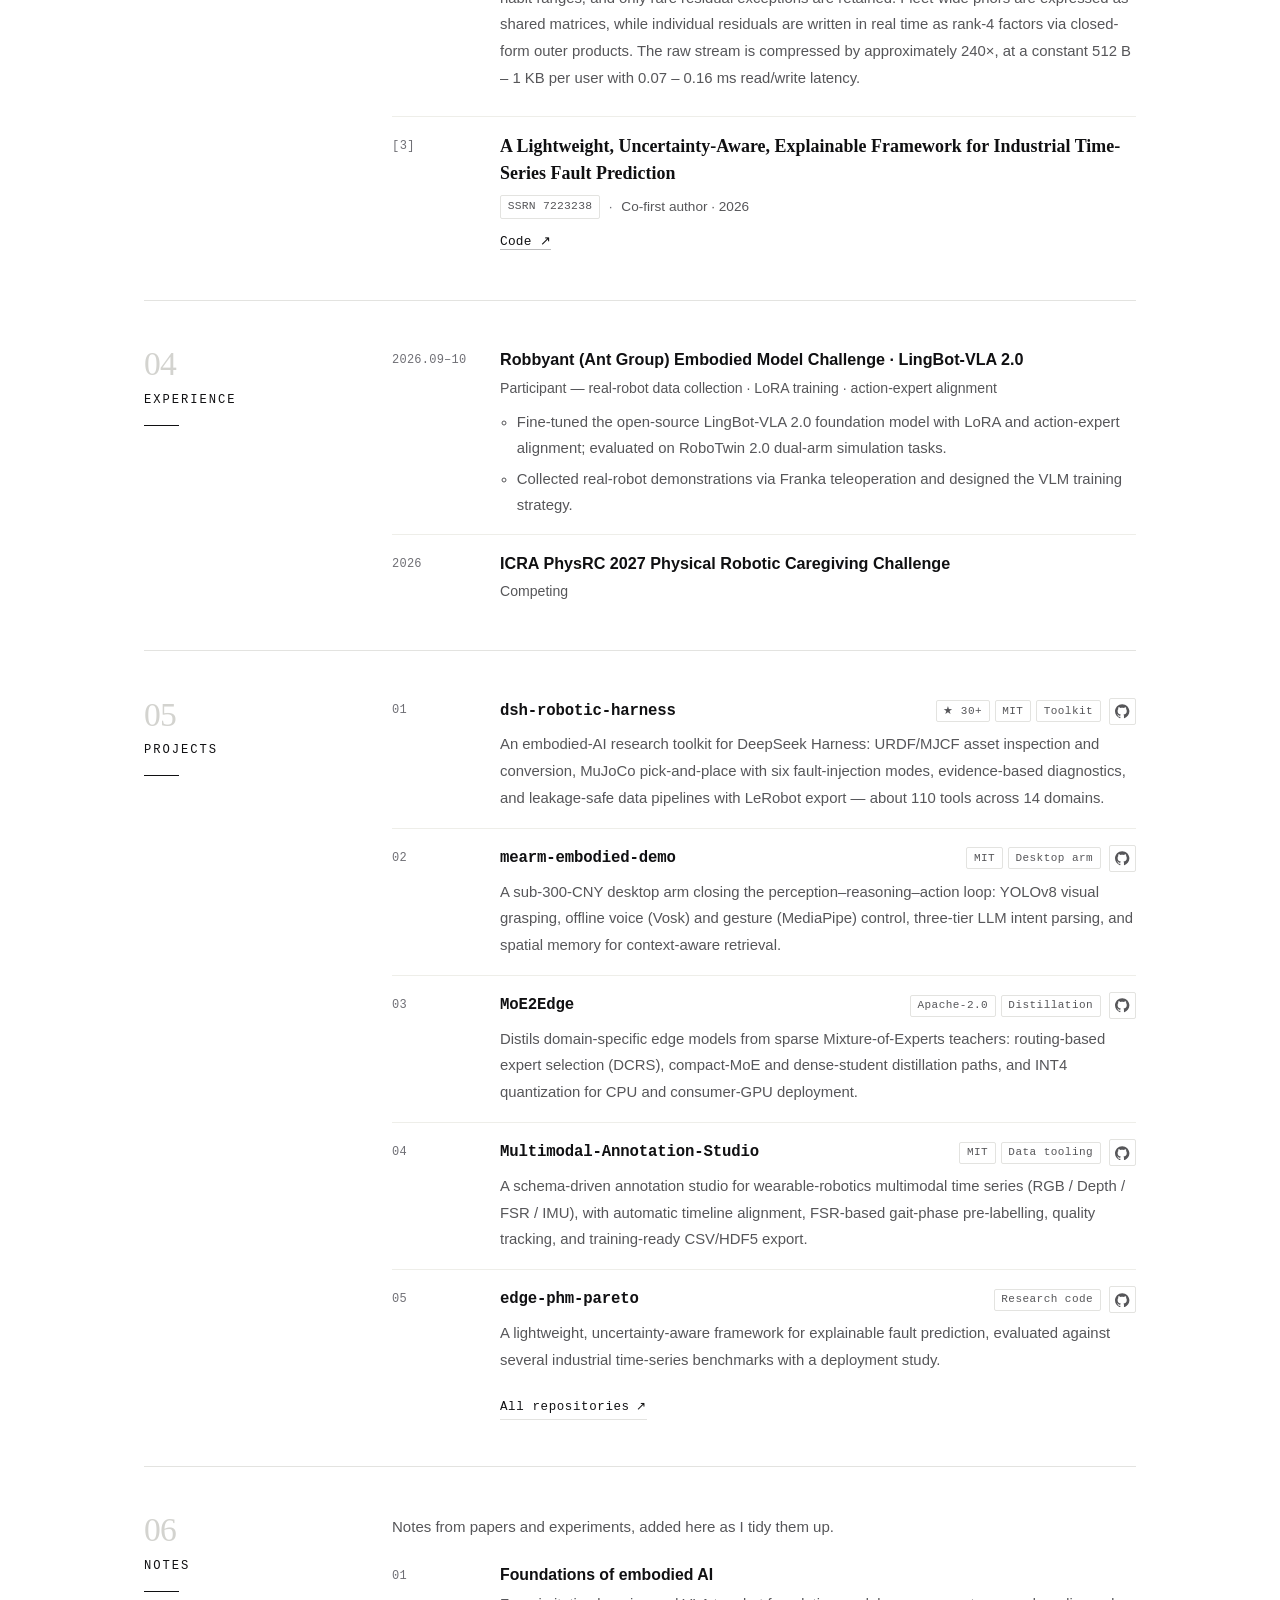
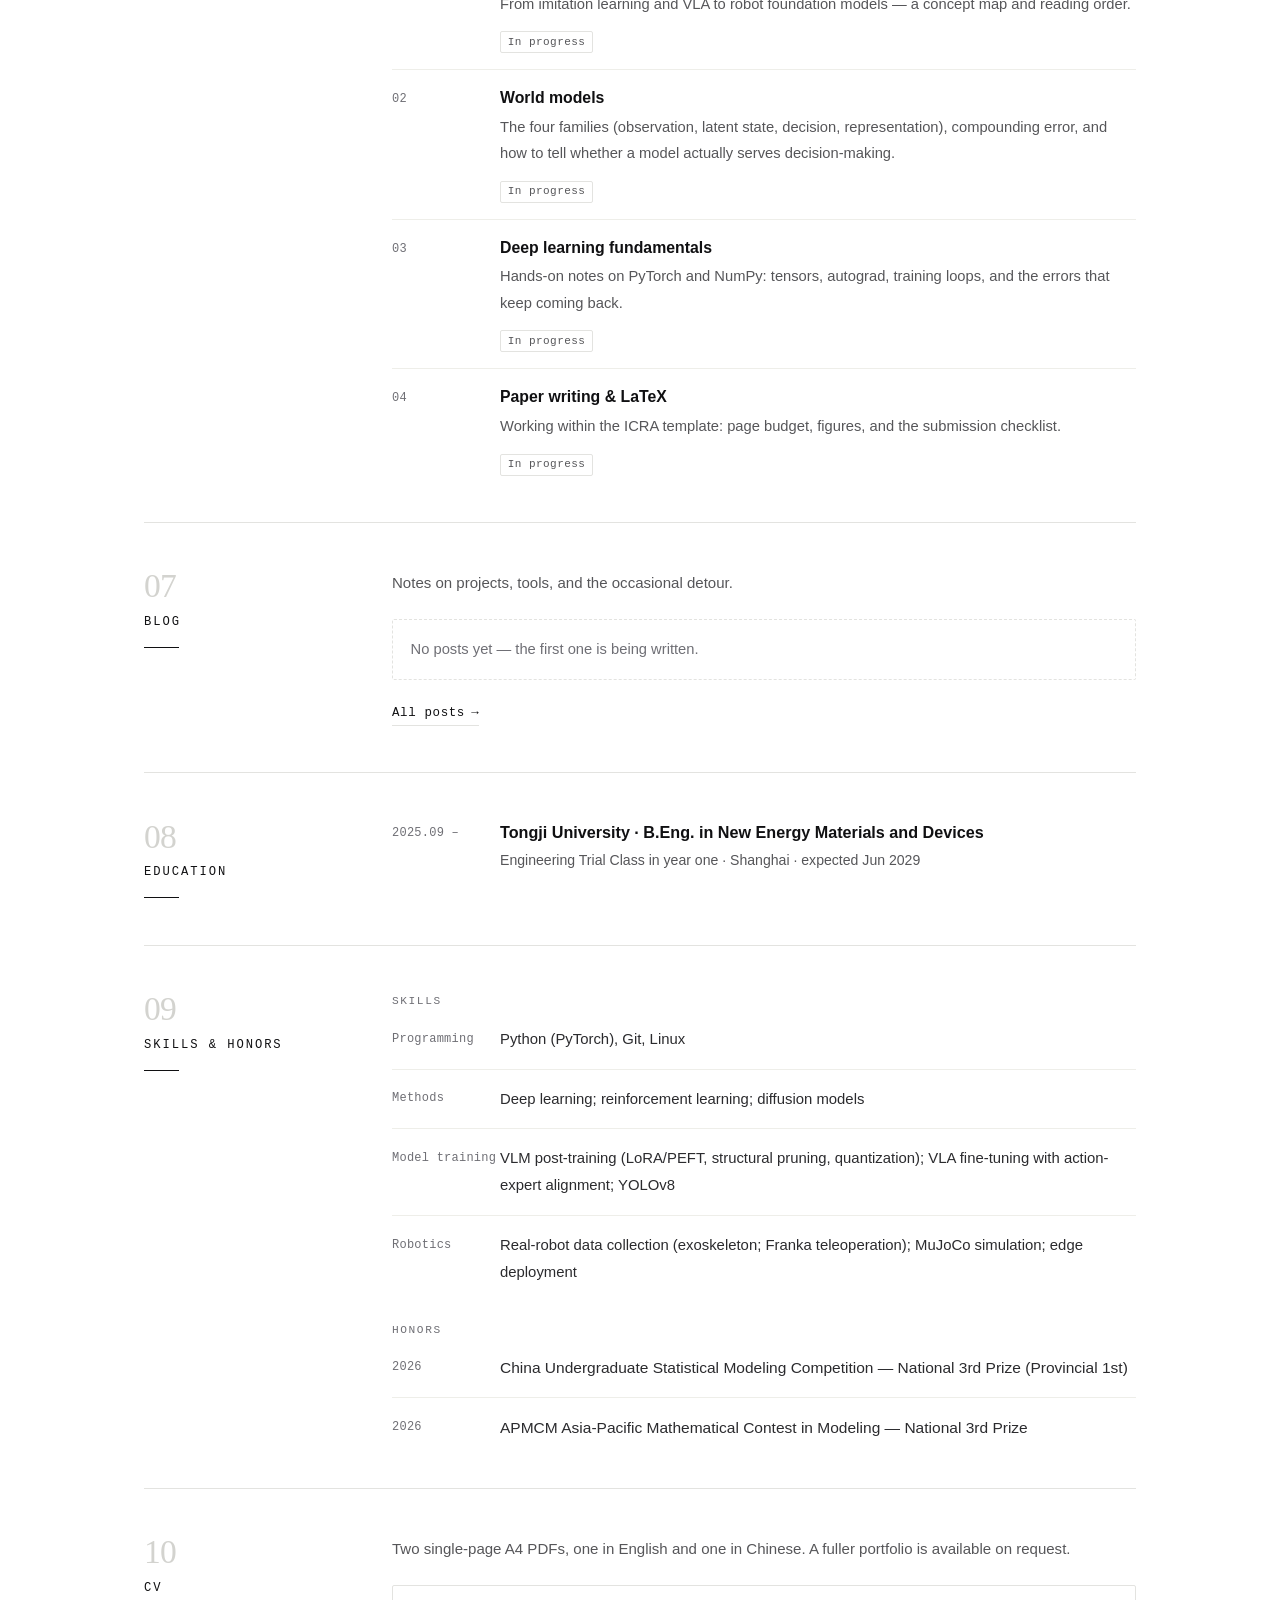
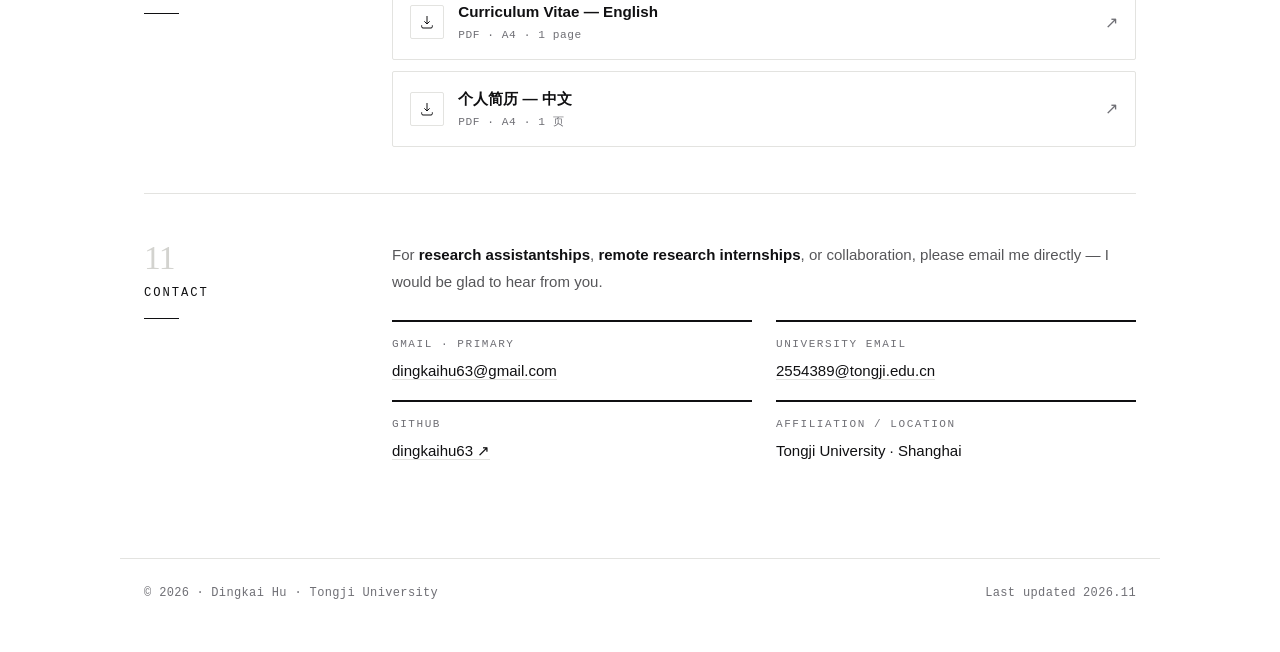
==== commit 0f6142b2: "Polish typography and contrast; add favicon, OG card, 404, sitemap, skip link, back-to-top; shrink a" ====
--- a/index.html
+++ b/index.html
@@ -9,13 +9,59 @@
       content="Dingkai Hu (胡定锴), undergraduate at Tongji University. Research interests: generalist embodied models, world models, spatial perception and memory, edge intelligence. Open to research assistantships and remote research internships."
     />
     <meta name="author" content="Dingkai Hu" />
+    <meta name="theme-color" content="#ffffff" />
+    <meta name="color-scheme" content="light" />
+    <link rel="canonical" href="https://dingkaihu63.github.io/" />
+    <link rel="icon" href="assets/favicon.svg" type="image/svg+xml" />
+    <link rel="apple-touch-icon" href="assets/favicon.svg" />
+    <link rel="sitemap" href="/sitemap.xml" />
+
     <meta property="og:title" content="Dingkai Hu · 胡定锴" />
     <meta
       property="og:description"
       content="Generalist embodied models, world models, spatial perception &amp; memory, and edge intelligence."
     />
     <meta property="og:type" content="website" />
+    <meta property="og:url" content="https://dingkaihu63.github.io/" />
+    <meta property="og:site_name" content="Dingkai Hu" />
+    <meta property="og:image" content="https://dingkaihu63.github.io/assets/og.png" />
+    <meta property="og:image:width" content="1200" />
+    <meta property="og:image:height" content="630" />
+    <meta property="og:locale" content="en_US" />
+    <meta property="og:locale:alternate" content="zh_CN" />
+    <meta name="twitter:card" content="summary_large_image" />
+    <meta name="twitter:title" content="Dingkai Hu · 胡定锴" />
+    <meta
+      name="twitter:description"
+      content="Undergraduate at Tongji University working on embodied models, world models, and edge intelligence."
+    />
+    <meta name="twitter:image" content="https://dingkaihu63.github.io/assets/og.png" />
+
     <link rel="stylesheet" href="css/style.css" />
+    <script type="application/ld+json">
+      {
+        "@context": "https://schema.org",
+        "@type": "Person",
+        "name": "Dingkai Hu",
+        "alternateName": "胡定锴",
+        "url": "https://dingkaihu63.github.io/",
+        "image": "https://dingkaihu63.github.io/assets/profile.jpg",
+        "email": "mailto:dingkaihu63@gmail.com",
+        "jobTitle": "Undergraduate Student",
+        "affiliation": {
+          "@type": "CollegeOrUniversity",
+          "name": "Tongji University"
+        },
+        "sameAs": ["https://github.com/dingkaihu63"],
+        "knowsAbout": [
+          "Embodied AI",
+          "World models",
+          "Vision-language models",
+          "Edge intelligence",
+          "Exoskeleton robotics"
+        ]
+      }
+    </script>
     <script>
       /* 在首帧前套用本会话内选择的语言；新会话一律英文 */
       (function () {
@@ -31,6 +77,11 @@
     data-title-zh="胡定锴 · 个人主页"
     data-title-en="Dingkai Hu · Personal Homepage"
   >
+    <a class="skip" href="#main">
+      <span data-lang="zh">跳到主要内容</span>
+      <span data-lang="en">Skip to content</span>
+    </a>
+
     <header class="site-header">
       <div class="progress" aria-hidden="true"><span id="progress-bar"></span></div>
       <div class="site-header__inner">
@@ -74,7 +125,13 @@
     <section class="hero">
       <div class="hero__portrait">
         <div class="hero__frame">
-          <img src="assets/profile.jpg" alt="Dingkai Hu" width="320" height="320" />
+          <img
+            src="assets/profile.jpg"
+            alt="Dingkai Hu"
+            width="400"
+            height="400"
+            decoding="async"
+          />
         </div>
       </div>
 
@@ -153,7 +210,7 @@
       </div>
     </section>
 
-    <main class="main">
+    <main class="main" id="main">
       <!-- 01 -->
       <section class="section" id="about">
         <div class="section__rail">
@@ -900,6 +957,12 @@
       </p>
     </footer>
 
+    <button class="to-top" type="button" id="to-top" aria-label="Back to top">
+      <svg viewBox="0 0 24 24" fill="none" stroke="currentColor" stroke-width="1.6" aria-hidden="true">
+        <path d="M12 19V6m0 0-5 5m5-5 5 5" />
+      </svg>
+    </button>
+
     <script src="js/main.js"></script>
   </body>
 </html>
--- a/css/style.css
+++ b/css/style.css
@@ -7,10 +7,11 @@
   --paper: #ffffff;
   --ink: #101012;
   --body: #2b2b2e;
-  --muted: #5c5c60;
-  --faint: #909094;
+  --muted: #565659;
+  --faint: #6f6f75;
+  --ghost: #d3d3cf;
   --rule: #e3e3e0;
-  --rule-soft: #efefec;
+  --rule-soft: #eeeee9;
   --wash: #ffffff;
   --header-h: 64px;
   --content: 1040px;
@@ -18,12 +19,14 @@
   --gap: 3rem;
   --sub: 5.5rem;
   --sub-gap: 1.25rem;
-  --font-sans: "Helvetica Neue", Helvetica, Arial, "PingFang SC",
-    "Hiragino Sans GB", "Microsoft YaHei", "Noto Sans SC", sans-serif;
-  --font-serif: Georgia, "Iowan Old Style", "Times New Roman", "Songti SC",
-    "SimSun", serif;
-  --font-mono: ui-monospace, SFMono-Regular, "SF Mono", Menlo, Consolas,
+  --font-sans: -apple-system, BlinkMacSystemFont, "Segoe UI Variable Text",
+    "Segoe UI", "Helvetica Neue", Arial, "PingFang SC", "Hiragino Sans GB",
+    "Microsoft YaHei", "Noto Sans SC", sans-serif;
+  --font-serif: "Iowan Old Style", "Source Serif 4", Georgia,
+    "Times New Roman", "Songti SC", "SimSun", serif;
+  --font-mono: ui-monospace, "SF Mono", "Cascadia Mono", Menlo, Consolas,
     "Liberation Mono", monospace;
+  --ease: cubic-bezier(0.22, 0.61, 0.36, 1);
 }
 
 *,
@@ -58,8 +61,38 @@
   font-size: 16px;
   line-height: 1.72;
   -webkit-font-smoothing: antialiased;
+  -moz-osx-font-smoothing: grayscale;
   text-rendering: optimizeLegibility;
+  font-kerning: normal;
   overflow-wrap: break-word;
+}
+
+::selection {
+  background: var(--ink);
+  color: #fff;
+}
+
+/* —— 跳到正文（键盘用户） —— */
+
+.skip {
+  position: fixed;
+  top: 0.75rem;
+  left: 0.75rem;
+  z-index: 100;
+  padding: 0.55rem 0.9rem;
+  background: var(--ink);
+  color: #fff;
+  border: 0;
+  border-radius: 2px;
+  font-size: 0.85rem;
+  transform: translateY(-160%);
+  transition: transform 0.2s var(--ease);
+}
+
+.skip:focus-visible {
+  transform: translateY(0);
+  outline: 2px solid var(--ink);
+  outline-offset: 3px;
 }
 
 img {
@@ -364,7 +397,8 @@
   font-size: 0.85rem;
   color: var(--body);
   background: var(--paper);
-  transition: border-color 0.18s ease, background 0.18s ease, color 0.18s ease;
+  transition: border-color 0.18s ease, background 0.18s ease, color 0.18s ease,
+    transform 0.18s var(--ease), box-shadow 0.18s ease;
 }
 
 .chip svg {
@@ -376,6 +410,8 @@
 .chip:hover {
   border-color: var(--ink);
   color: var(--ink);
+  transform: translateY(-1px);
+  box-shadow: 0 6px 14px -10px rgba(0, 0, 0, 0.55);
 }
 
 .chip--solid {
@@ -473,7 +509,7 @@
   font-size: 2.1rem;
   line-height: 1;
   letter-spacing: -0.02em;
-  color: #d3d3cf;
+  color: var(--ghost);
 }
 
 .section__label {
@@ -510,6 +546,7 @@
   margin: 0 0 1.15rem;
   font-size: 1rem;
   line-height: 1.85;
+  text-wrap: pretty;
 }
 
 .prose p:last-child {
@@ -862,7 +899,8 @@
 
 .download:hover {
   border-color: var(--ink);
-  background: var(--wash);
+  background: #fcfcfa;
+  box-shadow: 0 10px 24px -20px rgba(0, 0, 0, 0.6);
 }
 
 .download__icon {
@@ -905,6 +943,12 @@
   font-size: 1rem;
   color: var(--faint);
   flex-shrink: 0;
+  transition: transform 0.22s var(--ease), color 0.22s ease;
+}
+
+.download:hover .download__arrow {
+  transform: translate(2px, -2px);
+  color: var(--ink);
 }
 
 /* —— 联系 —— */
@@ -1261,6 +1305,61 @@
 }
 
 /* ==========================================================================
+   Back to top
+   ========================================================================== */
+
+.to-top {
+  position: fixed;
+  right: 1.5rem;
+  bottom: 1.5rem;
+  z-index: 55;
+  display: grid;
+  place-items: center;
+  width: 42px;
+  height: 42px;
+  padding: 0;
+  border: 1px solid var(--rule);
+  border-radius: 50%;
+  background: rgba(255, 255, 255, 0.92);
+  backdrop-filter: blur(8px);
+  -webkit-backdrop-filter: blur(8px);
+  color: var(--muted);
+  cursor: pointer;
+  opacity: 0;
+  visibility: hidden;
+  pointer-events: none;
+  transform: translateY(8px);
+  transition: opacity 0.25s var(--ease), transform 0.25s var(--ease),
+    border-color 0.2s ease, color 0.2s ease, visibility 0.25s;
+}
+
+.to-top svg {
+  width: 1.05rem;
+  height: 1.05rem;
+}
+
+.to-top.is-on {
+  opacity: 1;
+  visibility: visible;
+  pointer-events: auto;
+  transform: none;
+}
+
+.to-top:hover {
+  border-color: var(--ink);
+  color: var(--ink);
+}
+
+@media (max-width: 520px) {
+  .to-top {
+    right: 1rem;
+    bottom: 1rem;
+    width: 38px;
+    height: 38px;
+  }
+}
+
+/* ==========================================================================
    Print
    ========================================================================== */
 
@@ -1270,7 +1369,9 @@
   .nav-toggle,
   .progress,
   .chip-row,
-  .cta__link {
+  .cta__link,
+  .skip,
+  .to-top {
     display: none !important;
   }
 
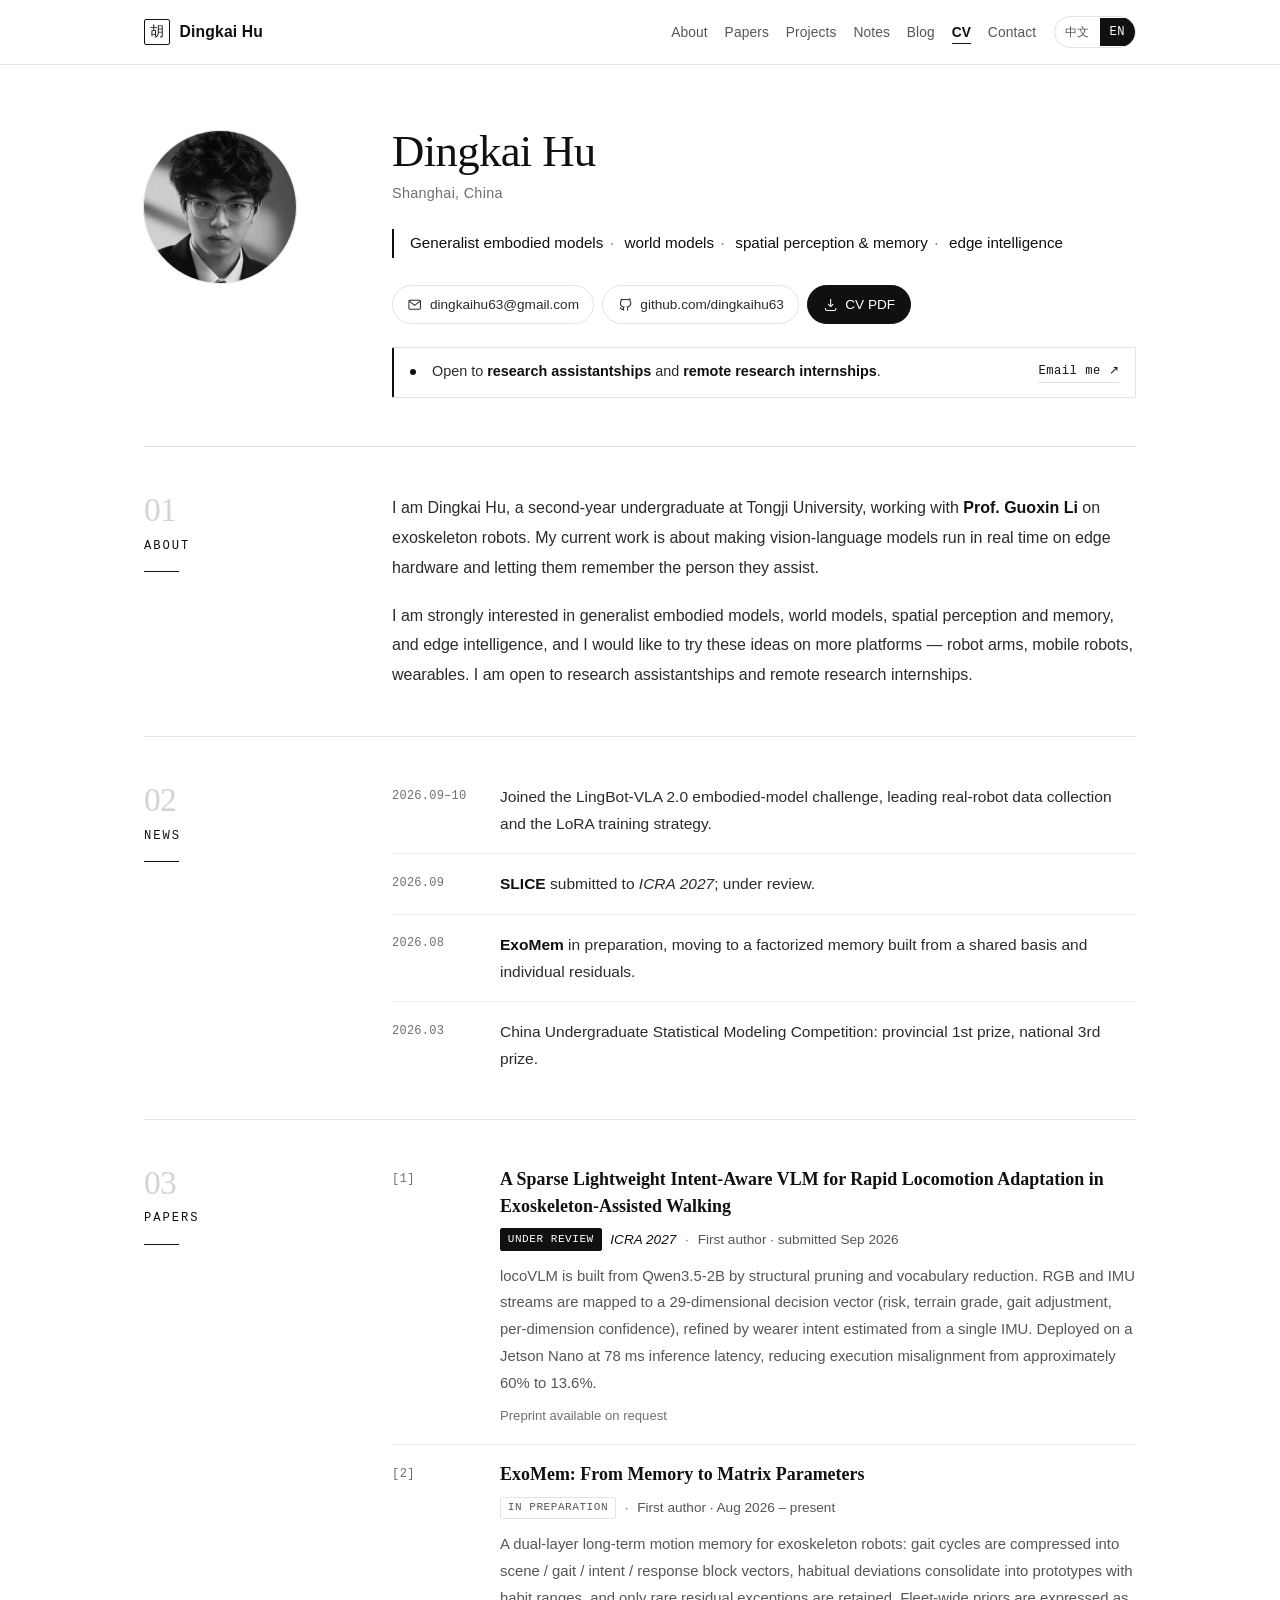
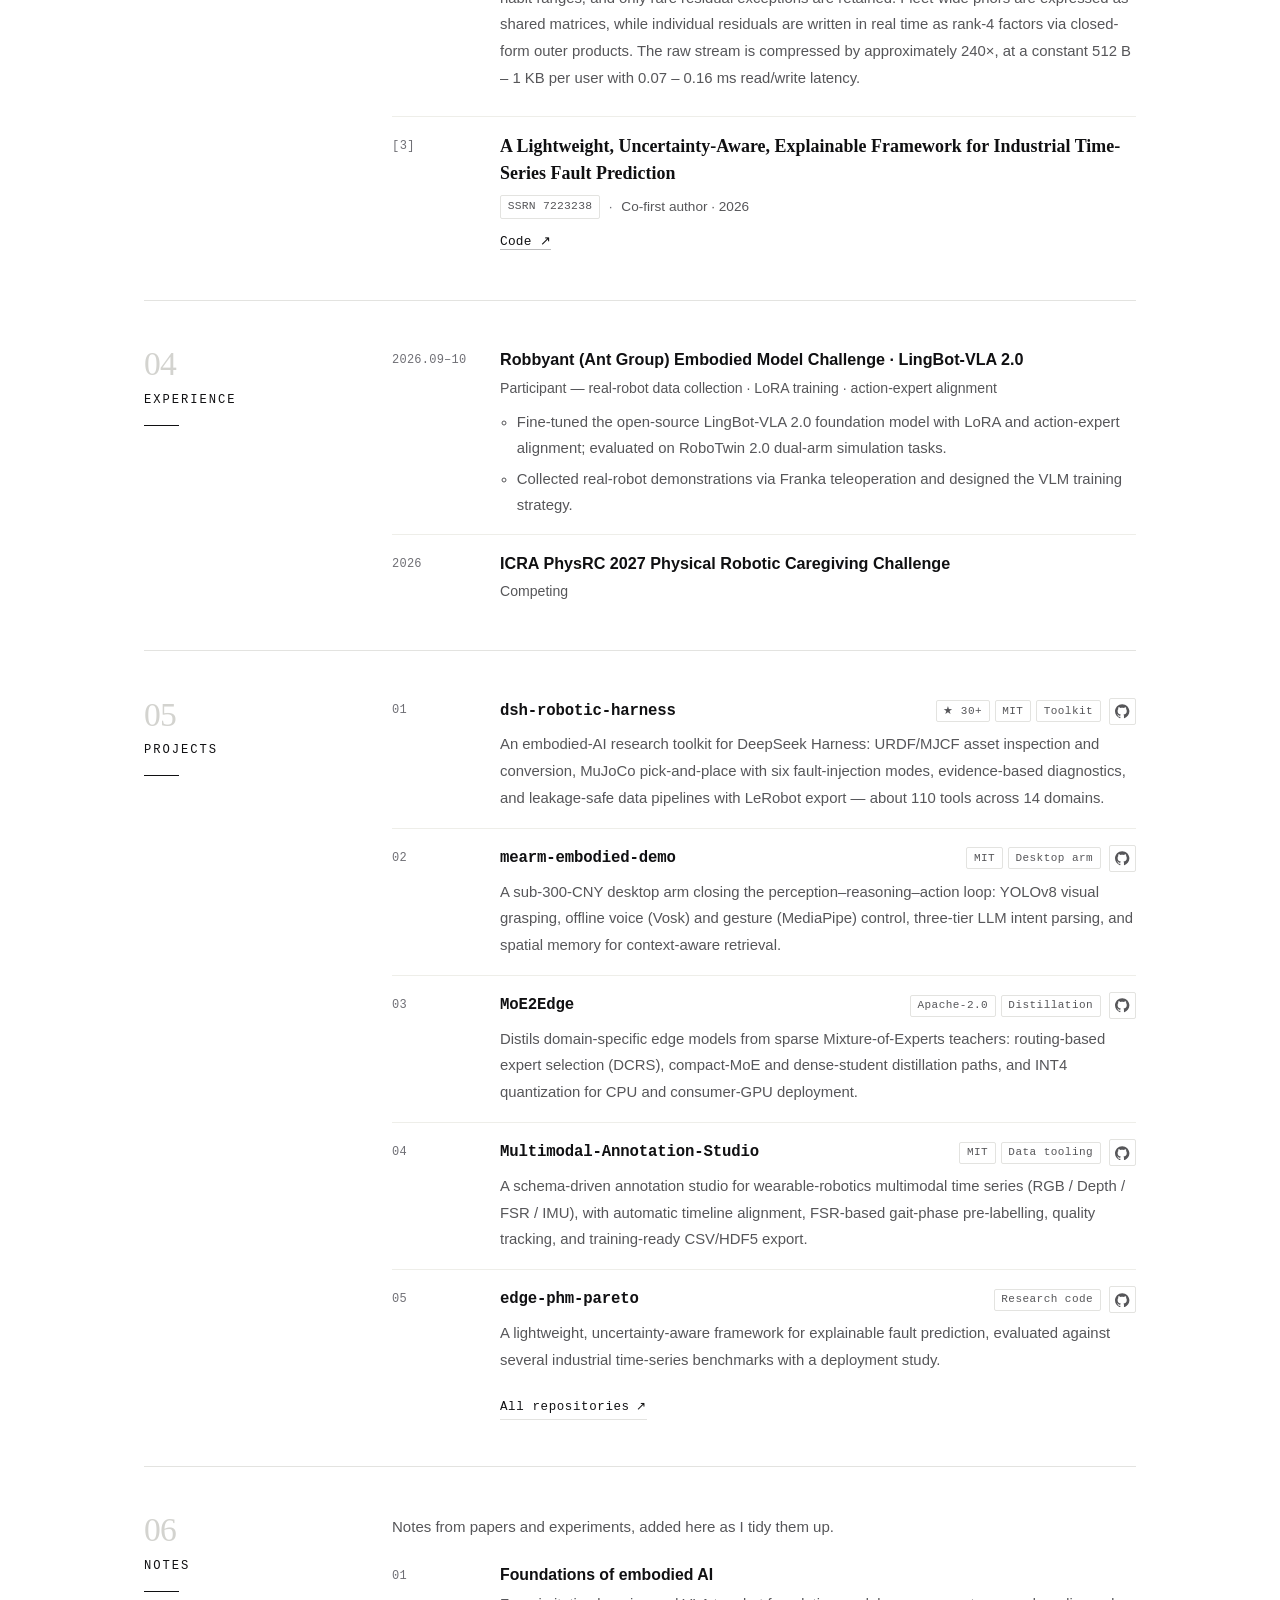
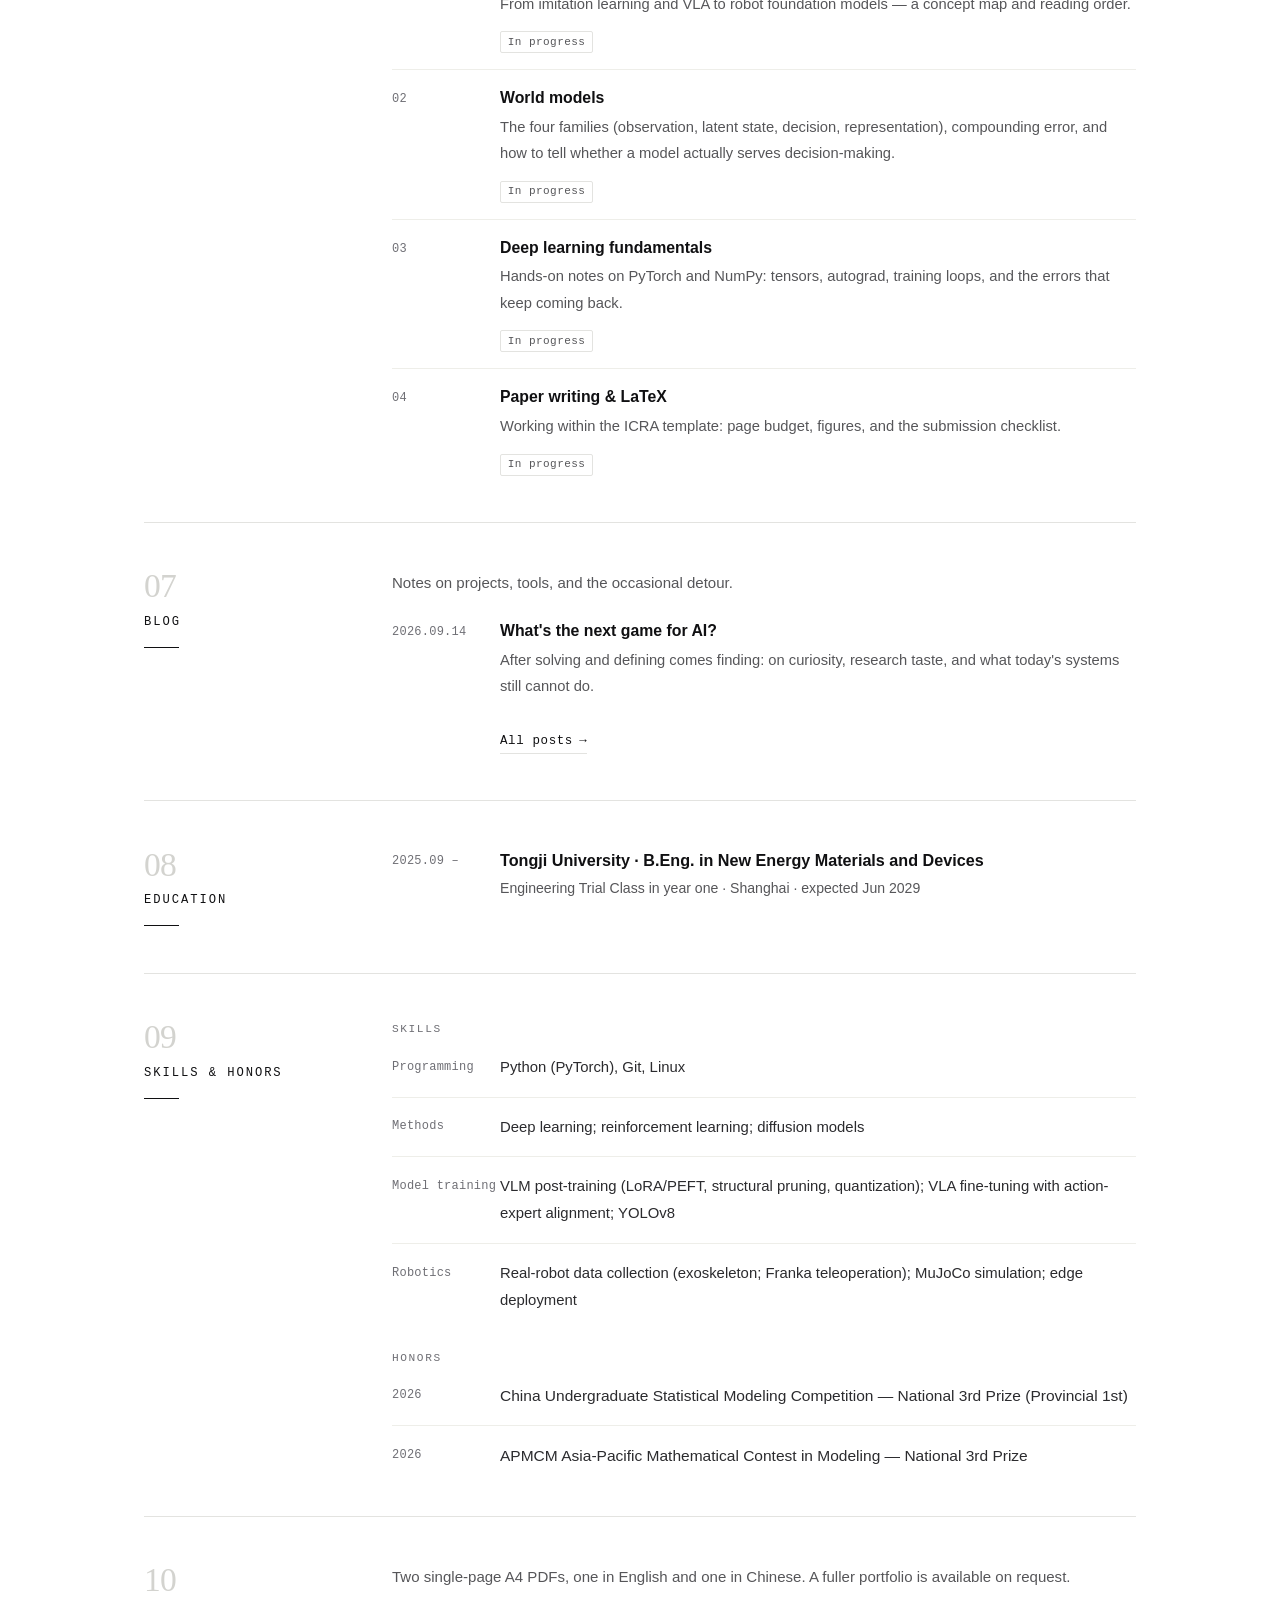
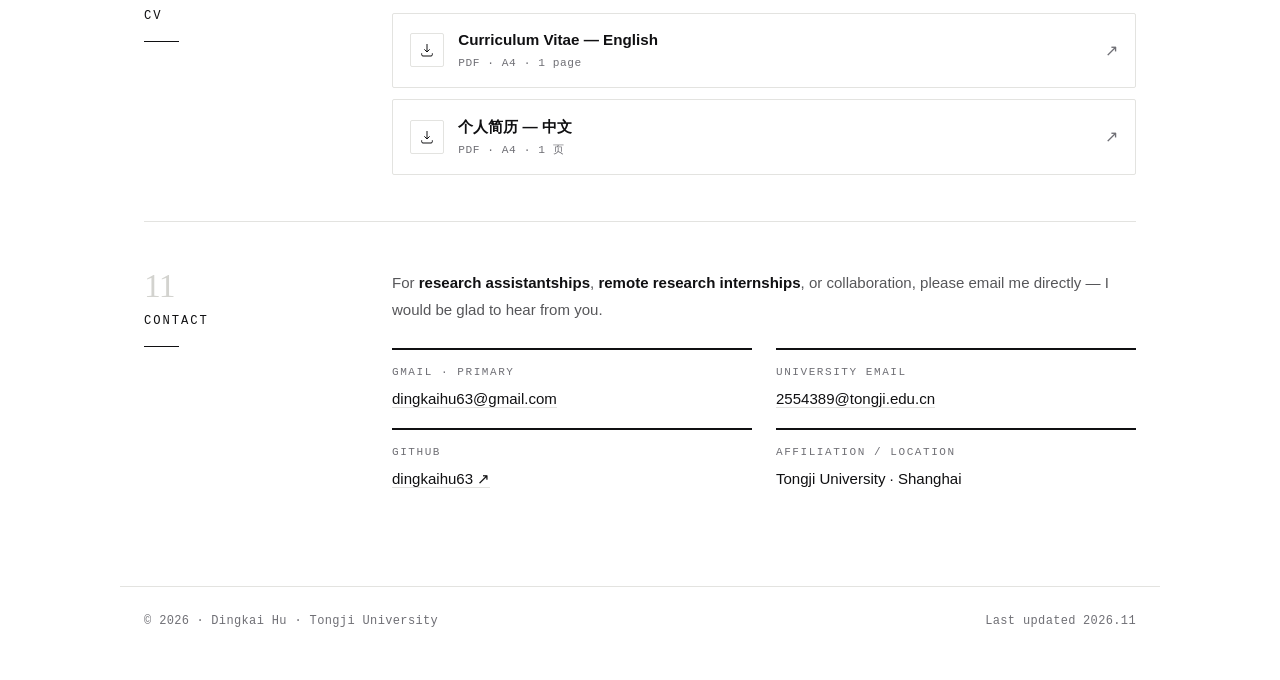
==== commit 3140d7c3: "Publish bilingual essay: What's the next game for AI?" ====
--- a/index.html
+++ b/index.html
@@ -727,11 +727,24 @@
             <span data-lang="zh">项目记录、工具踩坑，和一些零散想法。</span>
             <span data-lang="en">Notes on projects, tools, and the occasional detour.</span>
           </p>
-          <p class="empty">
-            <span data-lang="zh">还没有发布文章，第一篇正在写。</span>
-            <span data-lang="en">No posts yet — the first one is being written.</span>
-          </p>
-          <p class="more">
+          <ul class="list">
+            <li class="row">
+              <time class="row__meta" datetime="2026-09-14">2026.09.14</time>
+              <div class="row__main">
+                <h3 class="note__title">
+                  <a href="blog/2026-09-14-next-game-for-ai.html">
+                    <span data-lang="zh">AI 的下一局是什么？</span>
+                    <span data-lang="en">What's the next game for AI?</span>
+                  </a>
+                </h3>
+                <p class="note__desc">
+                  <span data-lang="zh">从解决问题走到定义问题之后，下一件事也许是发现问题。</span>
+                  <span data-lang="en">After solving and defining comes finding: on curiosity, research taste, and what today's systems still cannot do.</span>
+                </p>
+              </div>
+            </li>
+          </ul>
+          <p class="more more--indent">
             <a class="more__link" href="blog/">
               <span data-lang="zh">查看全部文章</span>
               <span data-lang="en">All posts</span>
--- a/css/style.css
+++ b/css/style.css
@@ -830,6 +830,14 @@
   color: var(--ink);
 }
 
+.note__title a {
+  border-bottom-color: transparent;
+}
+
+.note__title a:hover {
+  border-bottom-color: var(--ink);
+}
+
 .note__desc {
   margin: 0 0 0.55rem;
   font-size: 0.92rem;
@@ -1191,6 +1199,123 @@
 
   .cta__link {
     grid-column: 2;
+  }
+}
+
+/* ==========================================================================
+   Article page
+   ========================================================================== */
+
+.article {
+  max-width: 720px;
+  margin: 0 auto;
+  padding: 3.75rem 1.5rem 4.5rem;
+}
+
+.article__kicker {
+  display: flex;
+  flex-wrap: wrap;
+  align-items: center;
+  gap: 0.45rem;
+  margin: 0 0 1.1rem;
+  font-family: var(--font-mono);
+  font-size: 0.72rem;
+  letter-spacing: 0.12em;
+  text-transform: uppercase;
+  color: var(--faint);
+}
+
+.article__kicker time {
+  font-variant-numeric: tabular-nums;
+}
+
+.article__title {
+  margin: 0 0 2.2rem;
+  font-family: var(--font-serif);
+  font-size: clamp(1.9rem, 4.4vw, 2.5rem);
+  font-weight: 500;
+  line-height: 1.25;
+  letter-spacing: -0.015em;
+  color: var(--ink);
+  text-wrap: balance;
+}
+
+.article__body p {
+  margin: 0 0 1.15rem;
+  font-size: 1.02rem;
+  line-height: 1.95;
+  text-wrap: pretty;
+}
+
+.article__body > p:last-child {
+  margin-bottom: 0;
+}
+
+.article__body .article__punch {
+  margin: 2.2rem 0;
+  padding-left: 1.1rem;
+  border-left: 2px solid var(--ink);
+  font-family: var(--font-serif);
+  font-size: 1.26rem;
+  line-height: 1.6;
+  letter-spacing: -0.005em;
+  color: var(--ink);
+}
+
+.article__quote {
+  margin: 2.4rem 0;
+  padding: 0.15rem 0 0.15rem 1.4rem;
+  border-left: 2px solid var(--rule);
+}
+
+.article__body .article__quote p {
+  margin: 0 0 0.9rem;
+  font-size: 0.97rem;
+  line-height: 1.9;
+  color: var(--muted);
+}
+
+.article__quote cite {
+  display: block;
+  font-style: normal;
+  font-family: var(--font-mono);
+  font-size: 0.73rem;
+  letter-spacing: 0.03em;
+  color: var(--faint);
+}
+
+.article__end {
+  margin: 3rem 0 0;
+  font-family: var(--font-mono);
+  font-size: 0.75rem;
+  letter-spacing: 0.06em;
+  color: var(--faint);
+  text-align: right;
+}
+
+.article__nav {
+  margin-top: 2.2rem;
+  padding-top: 1.4rem;
+  border-top: 1px solid var(--rule);
+  display: flex;
+  flex-wrap: wrap;
+  align-items: baseline;
+  justify-content: space-between;
+  gap: 0.8rem 1.6rem;
+}
+
+@media (max-width: 520px) {
+  .article {
+    padding: 2.6rem 1.1rem 3.2rem;
+  }
+
+  .article__body p {
+    font-size: 1rem;
+    line-height: 1.9;
+  }
+
+  .article__body .article__punch {
+    font-size: 1.15rem;
   }
 }
 
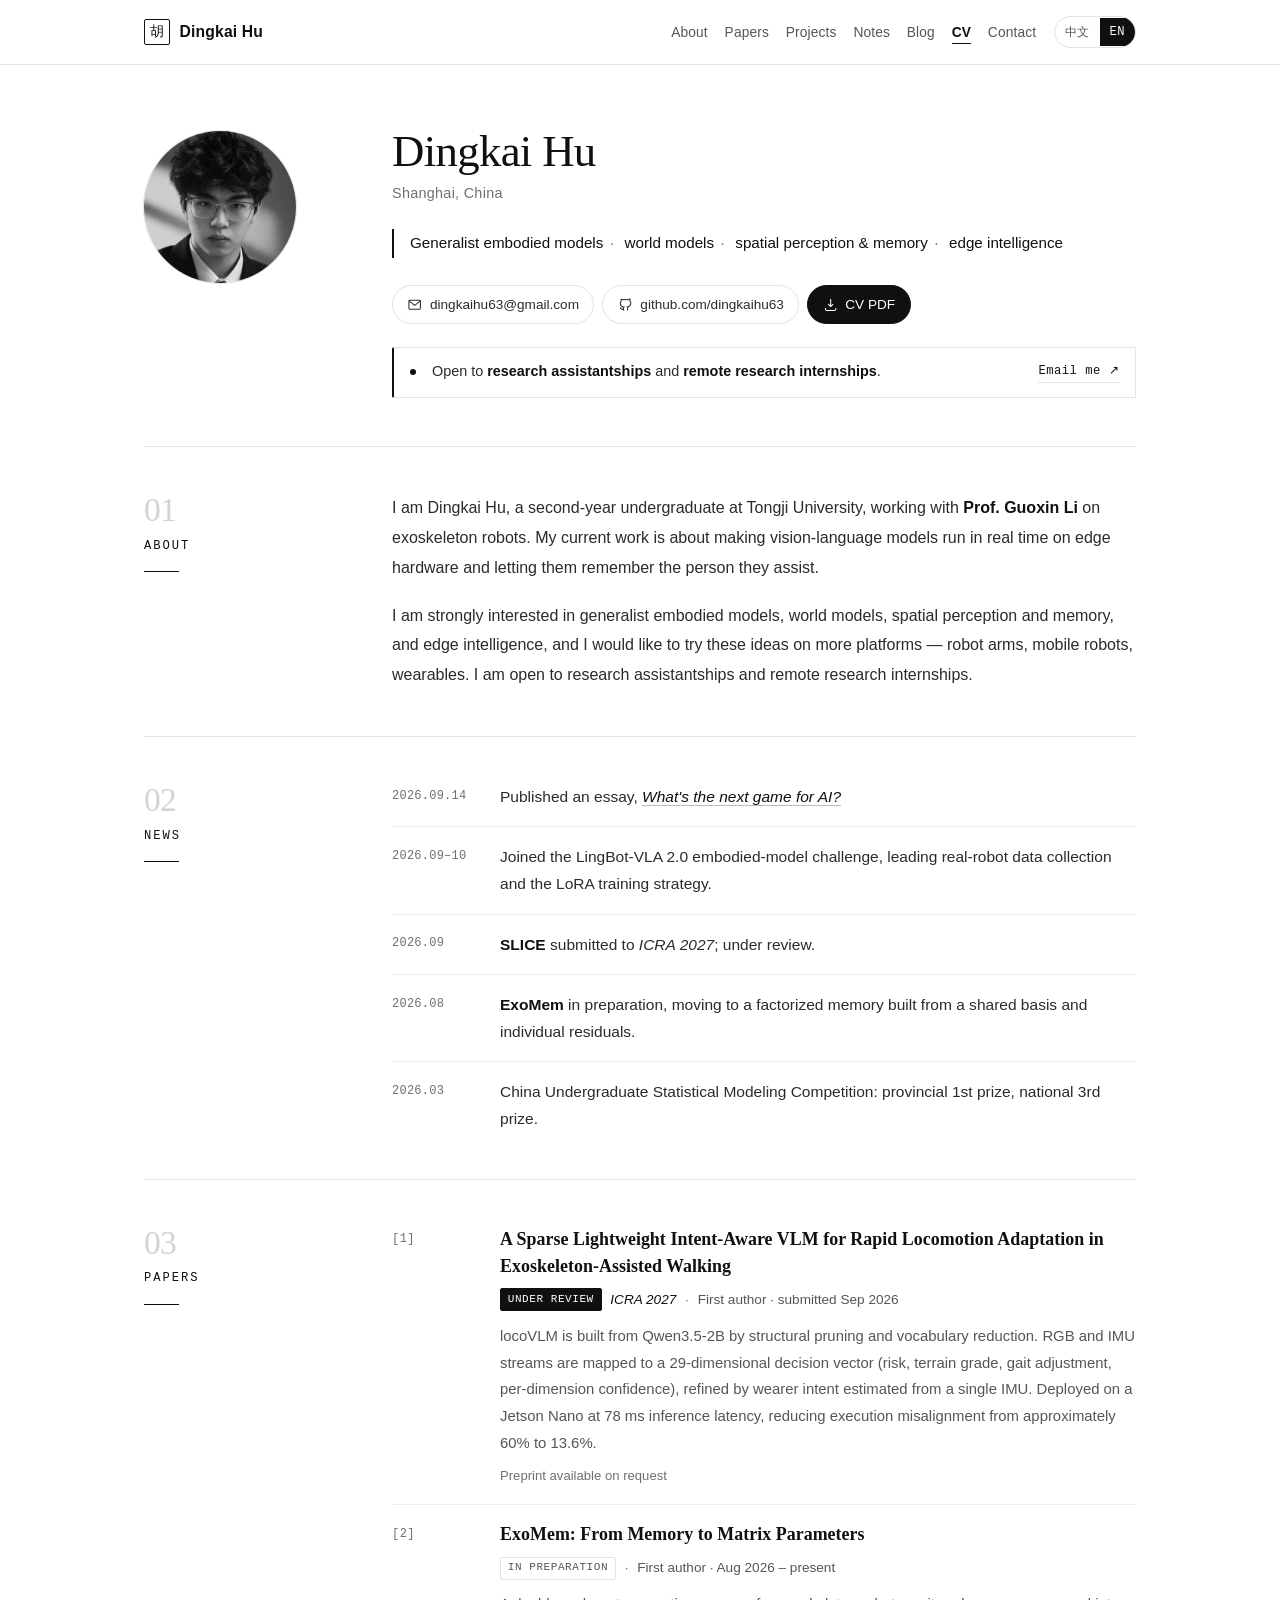
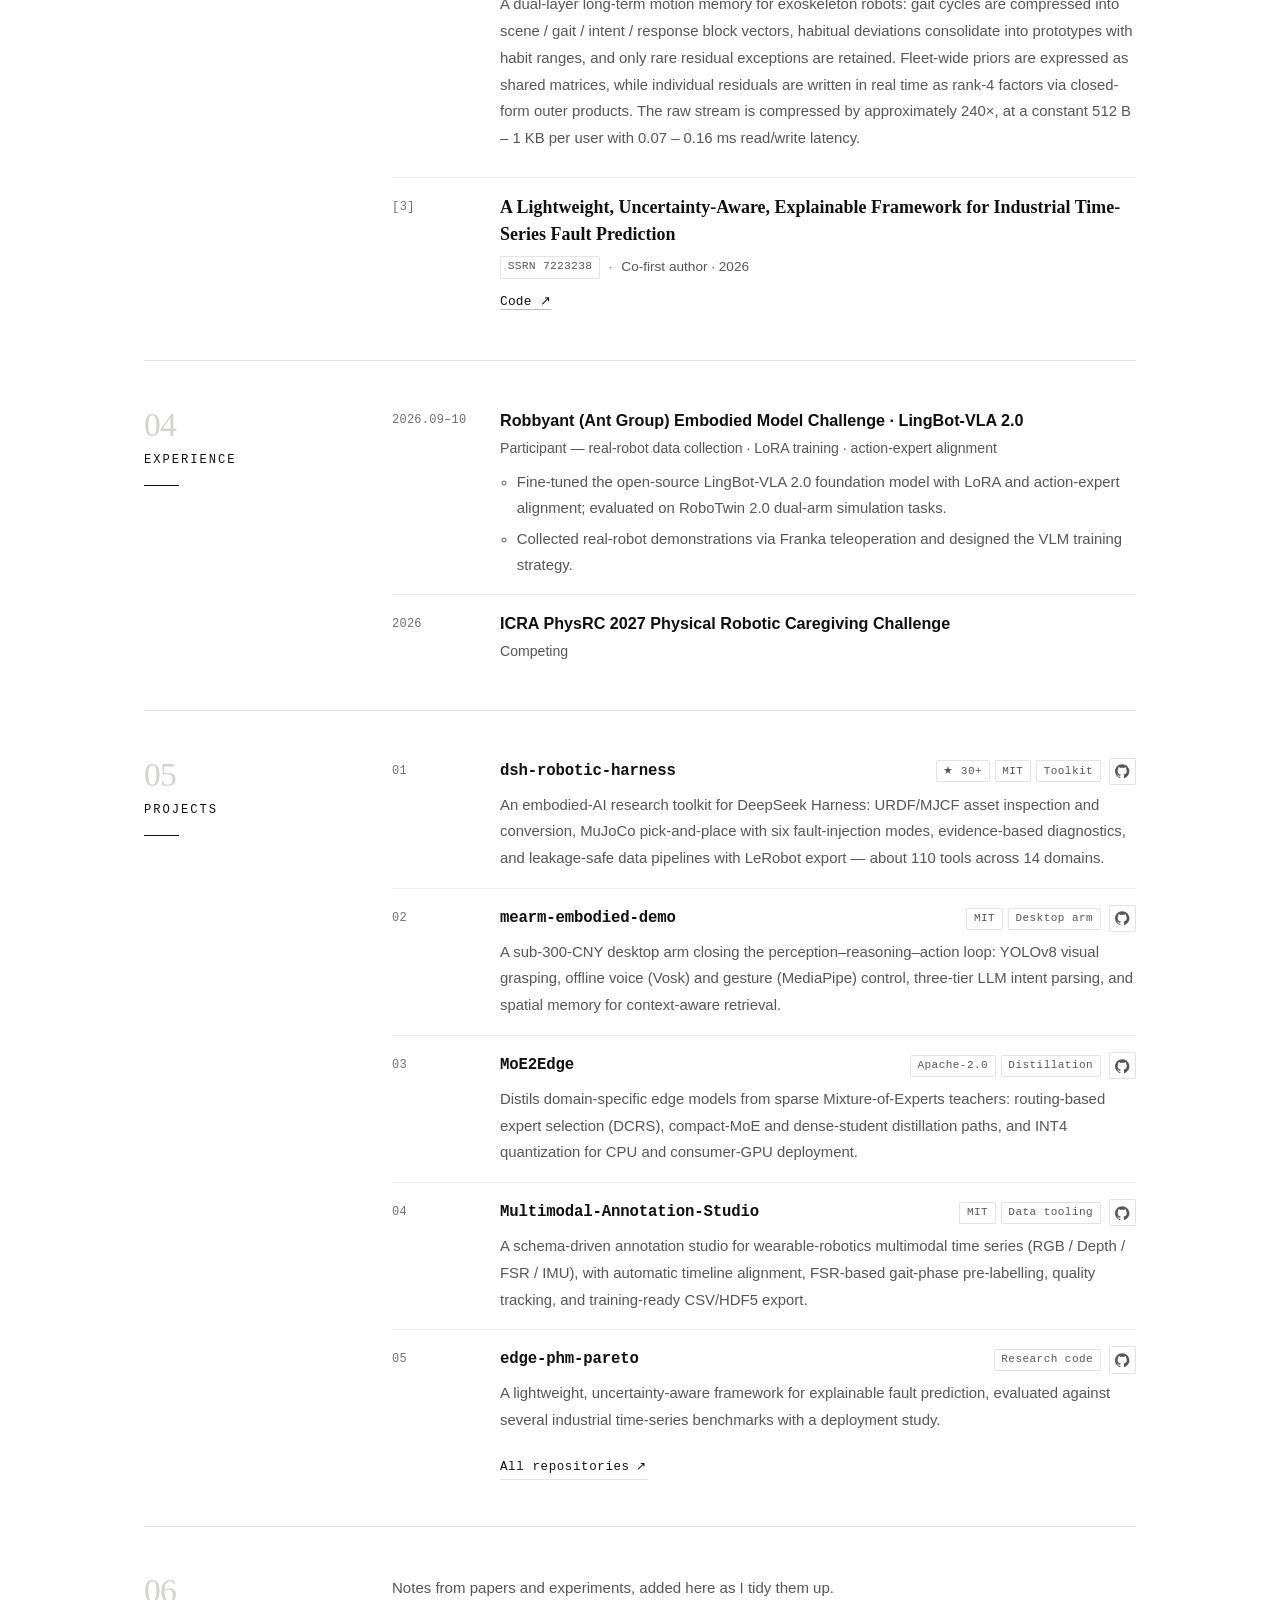
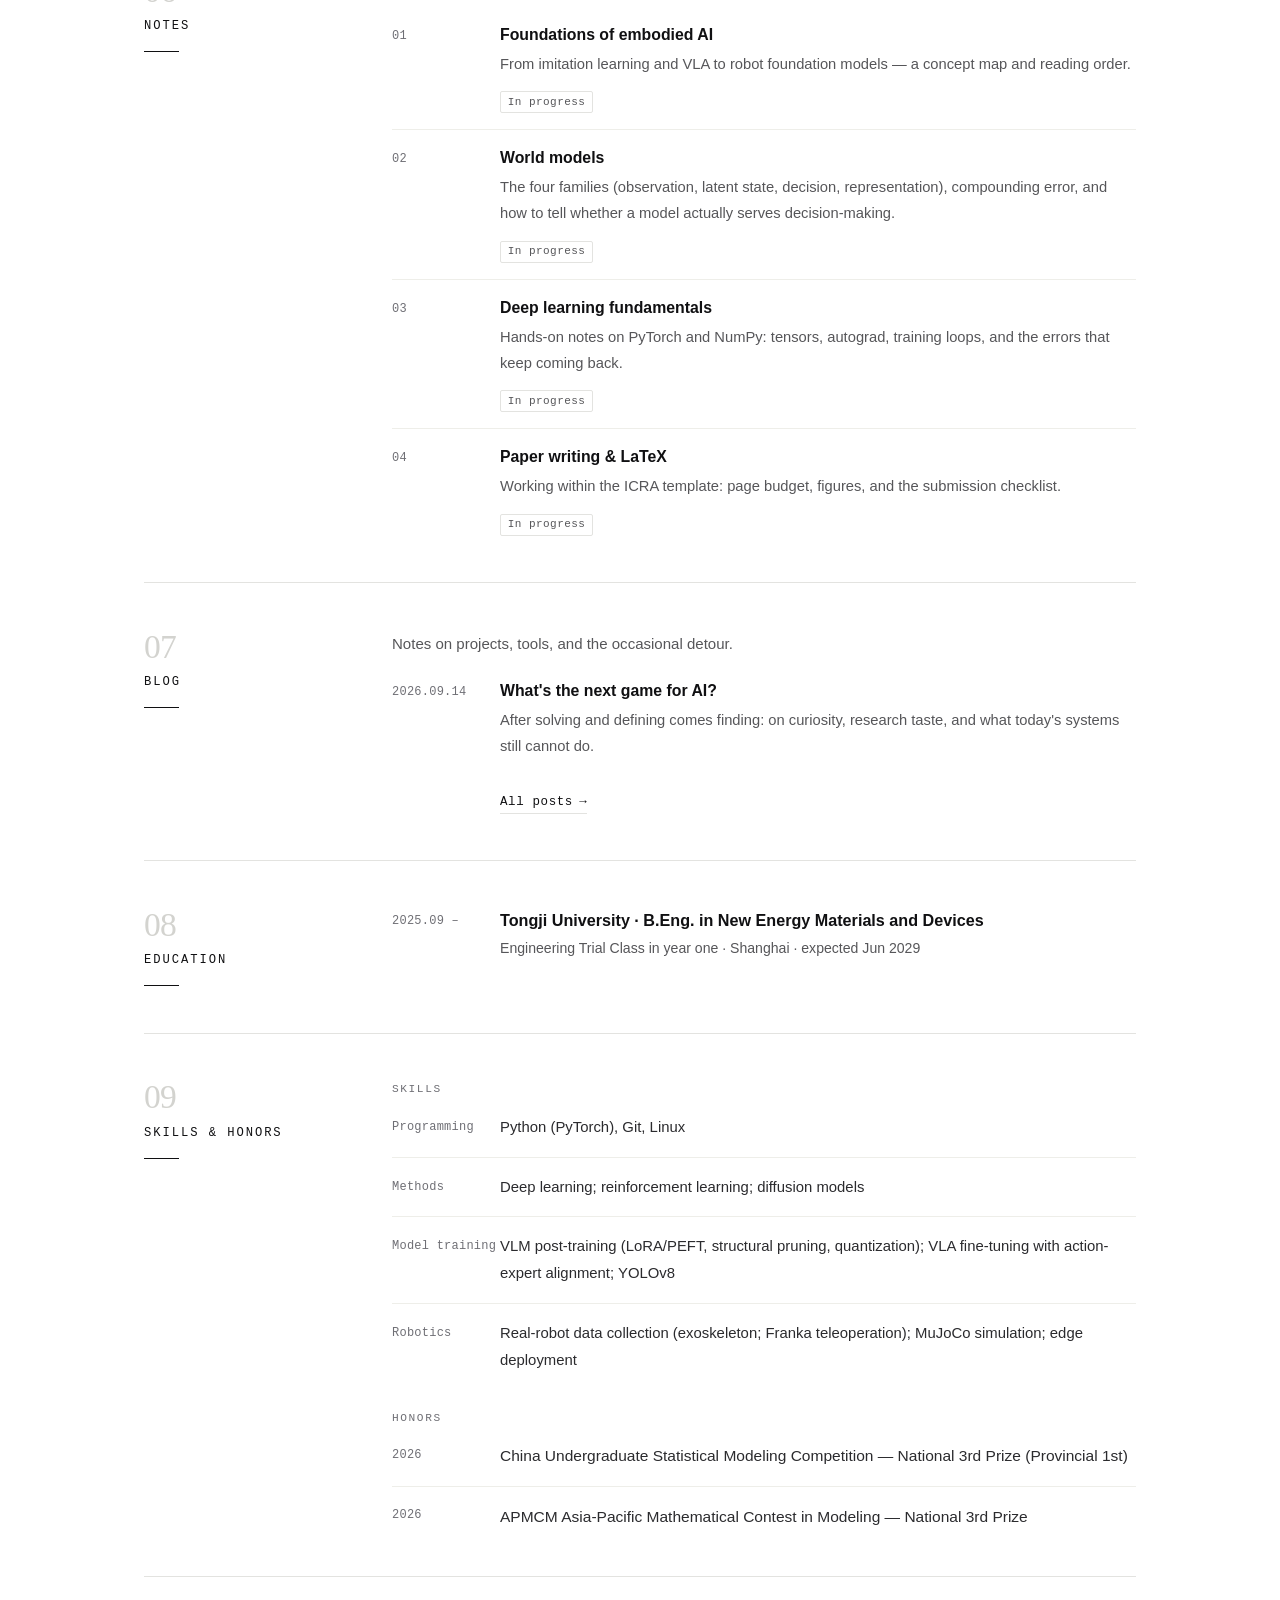
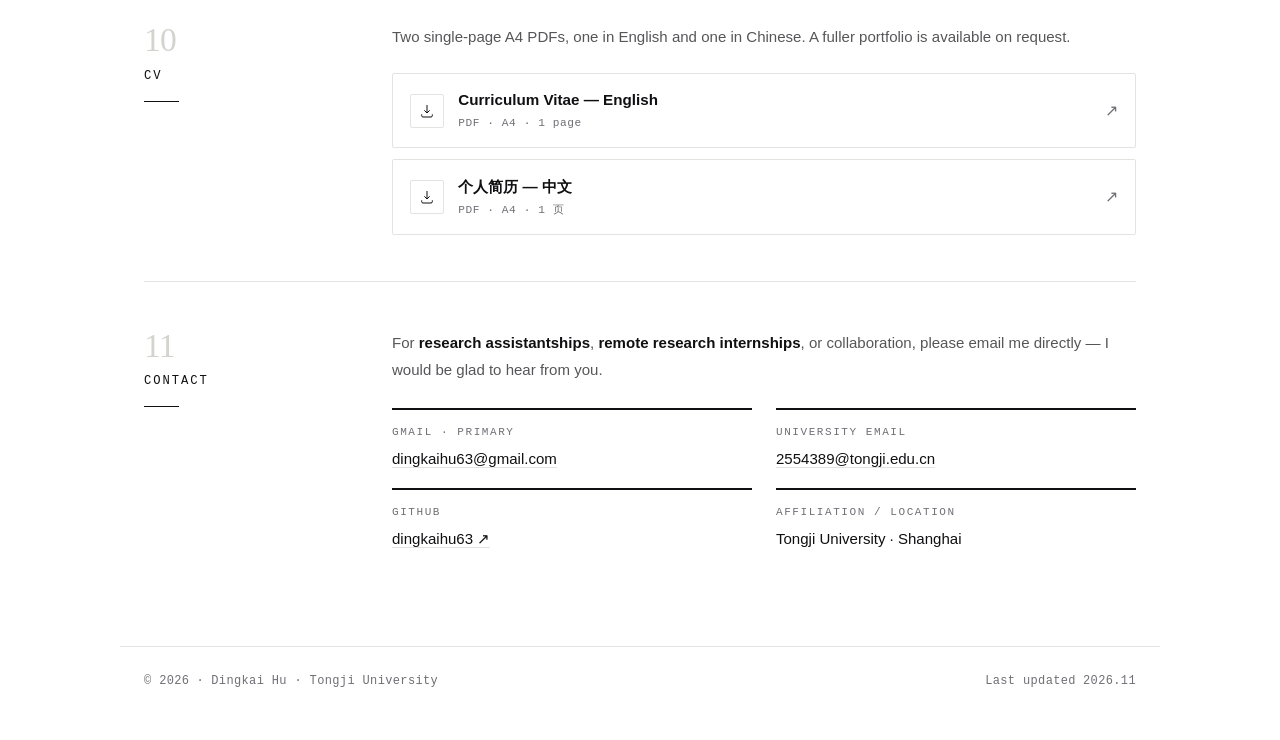
==== commit 8fcece4e: "Announce the new essay in the News section so it is visible above the fold" ====
--- a/index.html
+++ b/index.html
@@ -259,6 +259,18 @@
         <div class="section__body">
           <ul class="list">
             <li class="row">
+              <time class="row__meta" datetime="2026-09-14">2026.09.14</time>
+              <p class="row__main">
+                <span data-lang="zh">
+                  发布随笔 <a href="blog/2026-09-14-next-game-for-ai.html"><em>What's the next game for AI?</em></a>
+                </span>
+                <span data-lang="en">
+                  Published an essay,
+                  <a href="blog/2026-09-14-next-game-for-ai.html"><em>What's the next game for AI?</em></a>
+                </span>
+              </p>
+            </li>
+            <li class="row">
               <time class="row__meta" datetime="2026-09">2026.09–10</time>
               <p class="row__main">
                 <span data-lang="zh">
@@ -733,12 +745,12 @@
               <div class="row__main">
                 <h3 class="note__title">
                   <a href="blog/2026-09-14-next-game-for-ai.html">
-                    <span data-lang="zh">AI 的下一局是什么？</span>
+                    <span data-lang="zh">What's the next game for AI?</span>
                     <span data-lang="en">What's the next game for AI?</span>
                   </a>
                 </h3>
                 <p class="note__desc">
-                  <span data-lang="zh">从解决问题走到定义问题之后，下一件事也许是发现问题。</span>
+                  <span data-lang="zh">我认为是发现问题。</span>
                   <span data-lang="en">After solving and defining comes finding: on curiosity, research taste, and what today's systems still cannot do.</span>
                 </p>
               </div>
